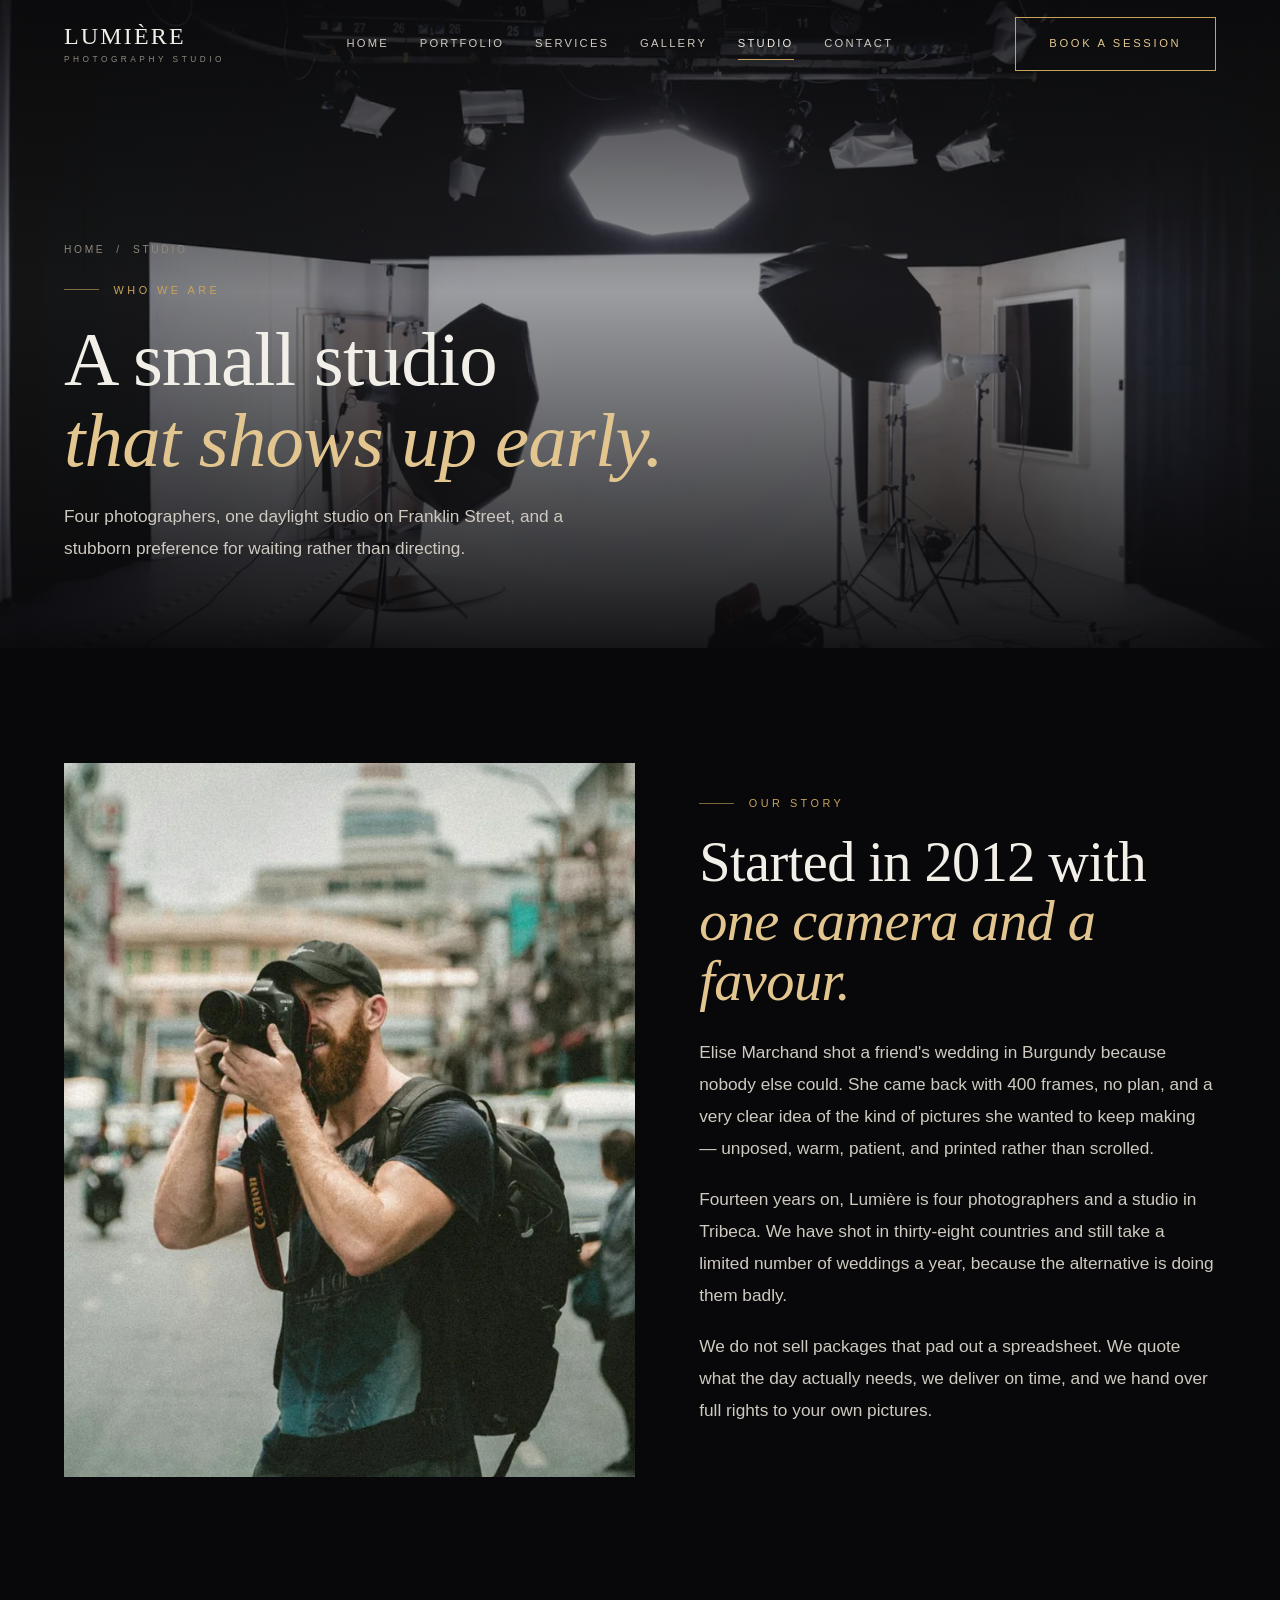
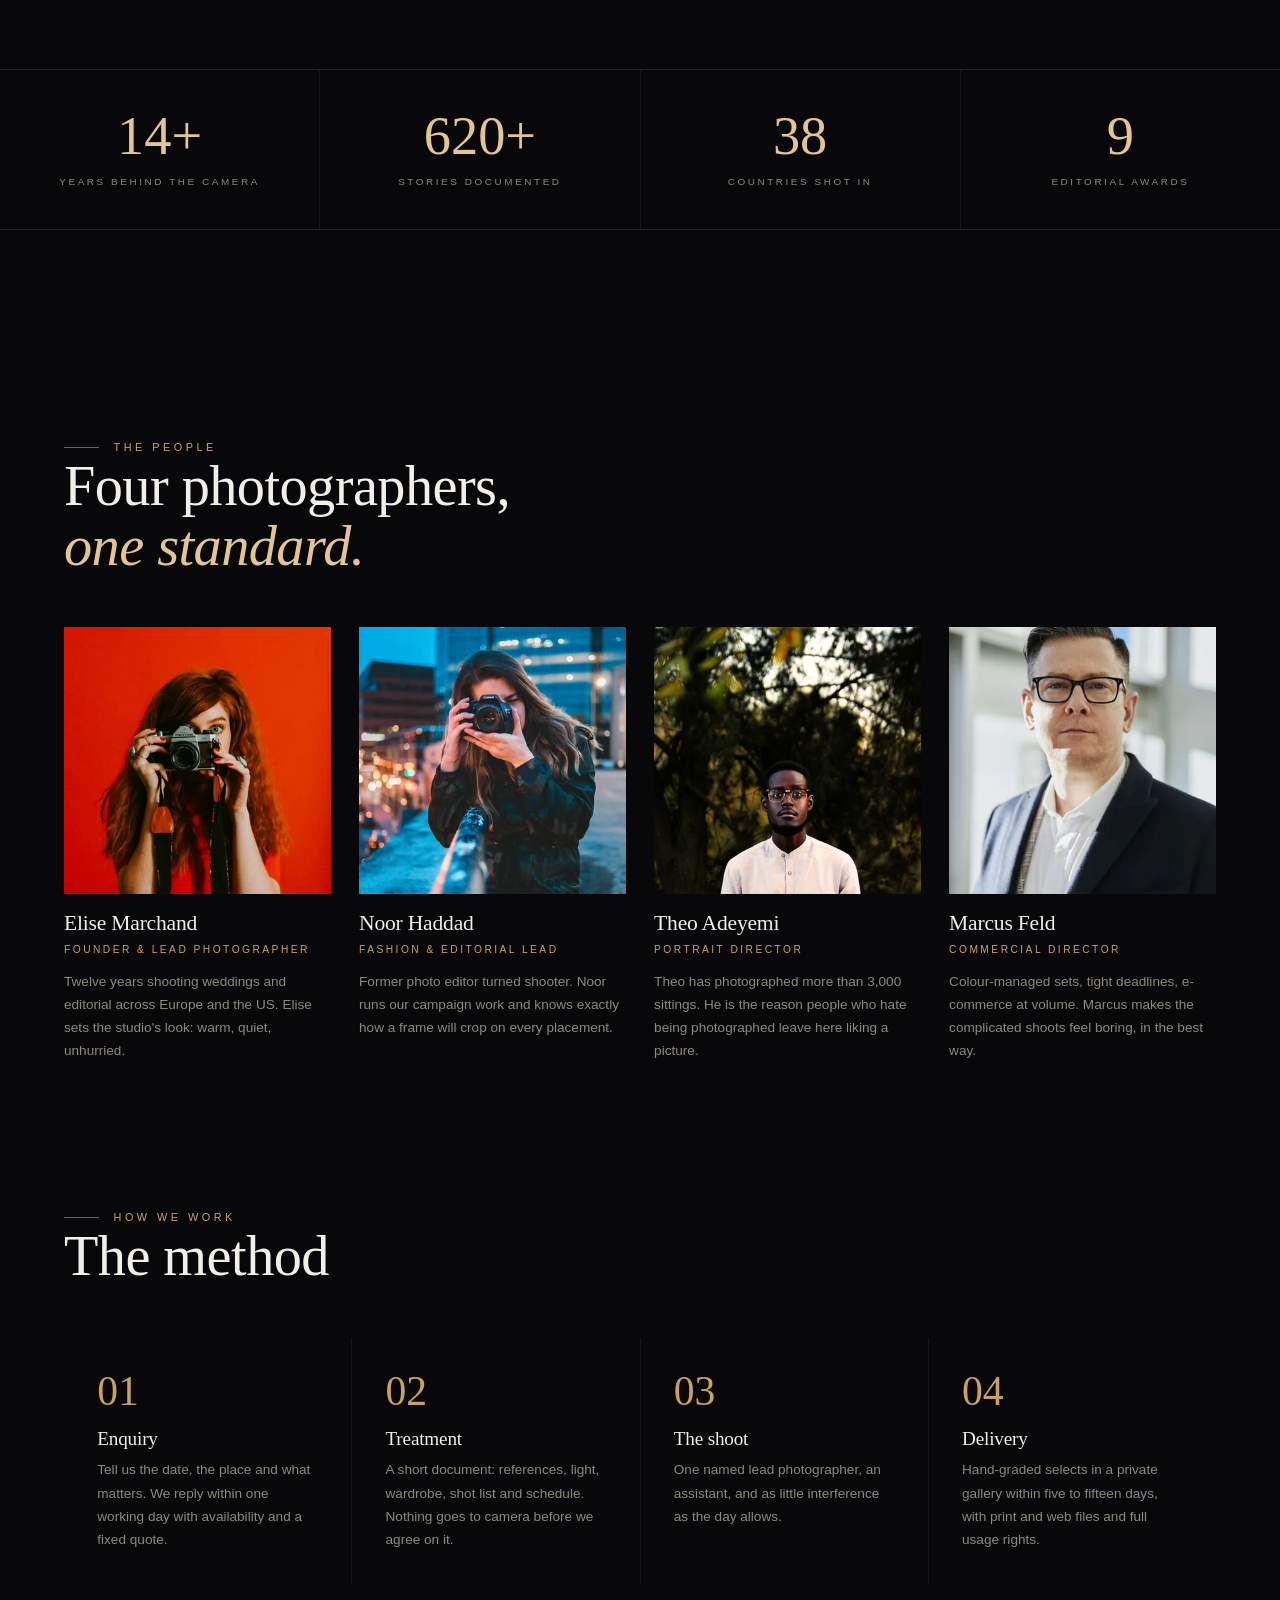
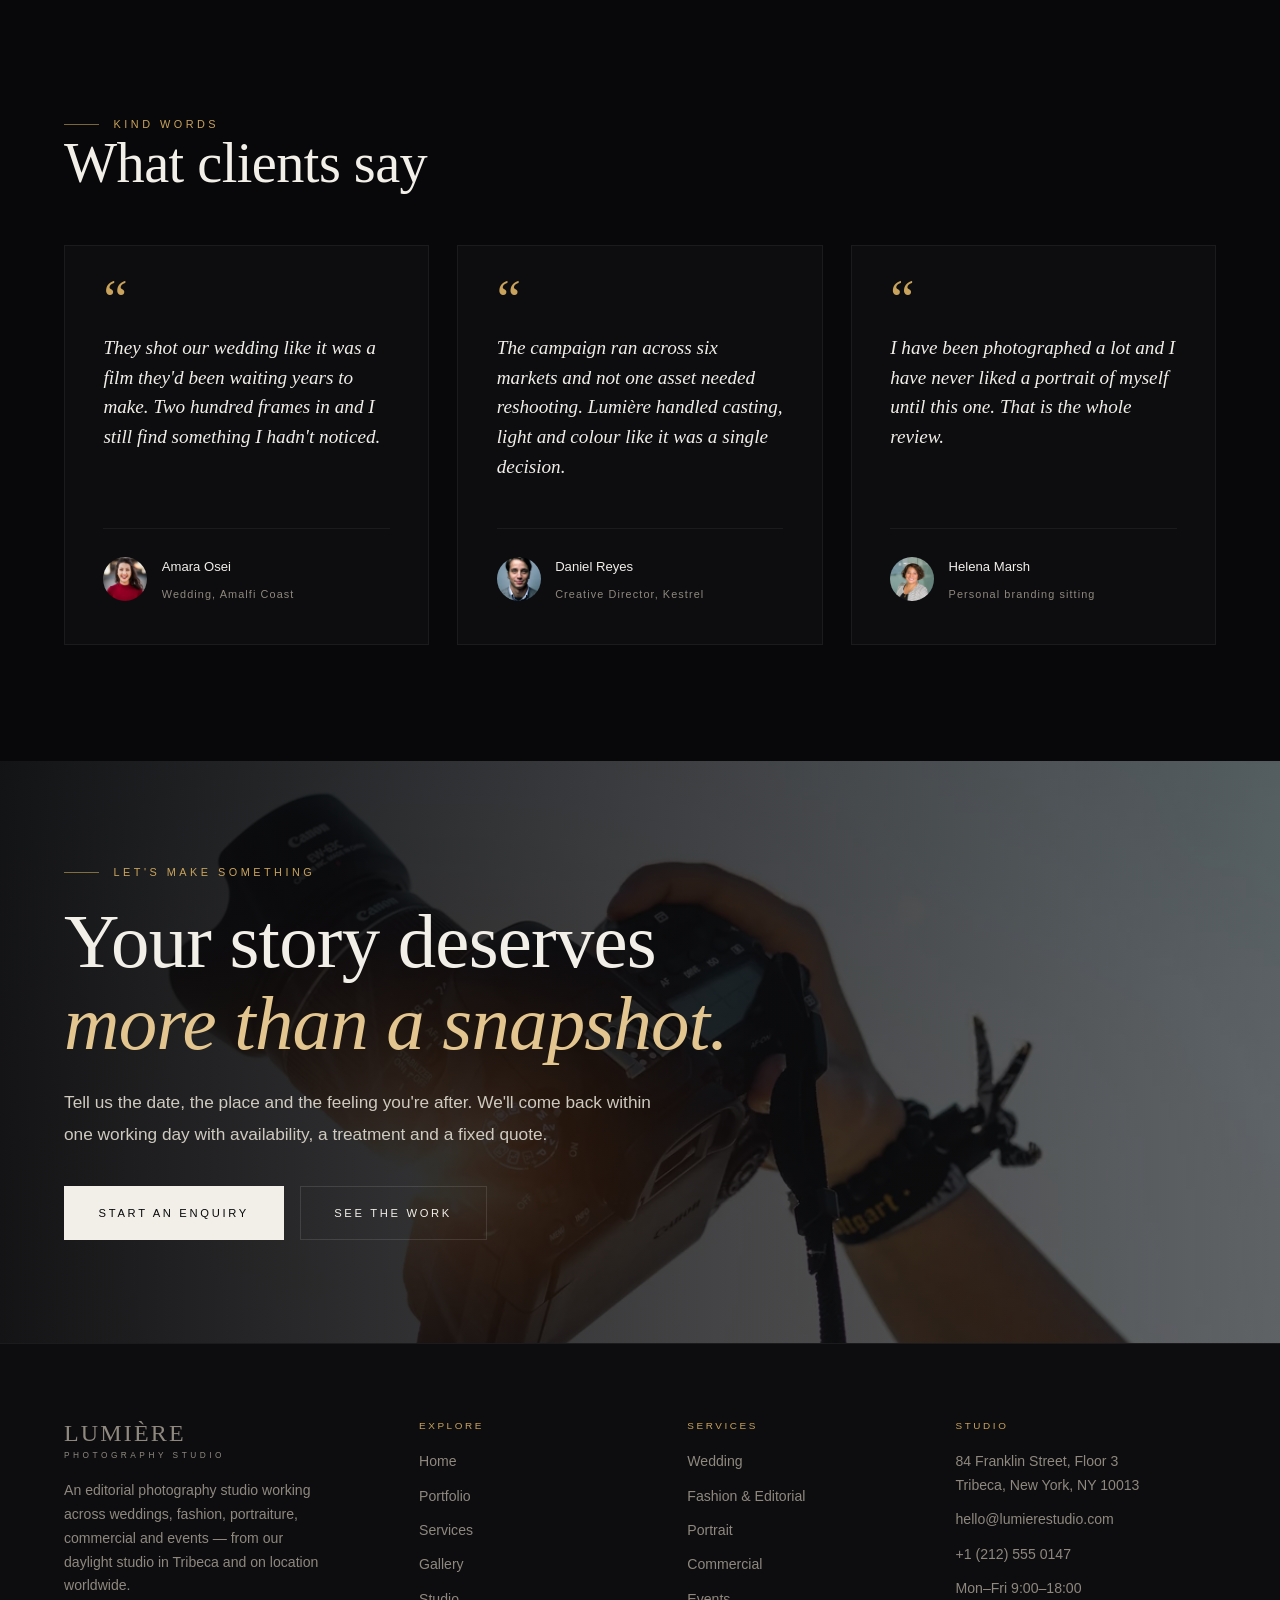
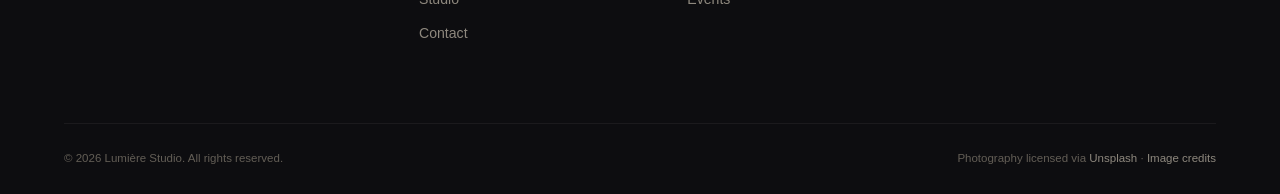
==== about.html @ e7585a03 "Initial commit — lumiere-studio" ====
<!DOCTYPE html>
<html lang="en">
<head>
<meta charset="utf-8">
<meta name="viewport" content="width=device-width, initial-scale=1">
<title>The Studio — Lumière Studio</title>
<meta name="description" content="Meet Lumière Studio: a four-person editorial photography studio in Tribeca, New York, shooting worldwide since 2012.">
<meta name="theme-color" content="#08080a">
<meta property="og:title" content="The Studio — Lumière Studio">
<meta property="og:description" content="Meet Lumière Studio: a four-person editorial photography studio in Tribeca, New York, shooting worldwide since 2012.">
<meta property="og:type" content="website">
<meta property="og:image" content="assets/images/hero/hero-golden-hour-vows-1400.webp">
<link rel="icon" href="assets/favicon.svg" type="image/svg+xml">
<link rel="preload" as="font" type="font/woff2" href="assets/fonts/CormorantGaramond-300-latin.woff2" crossorigin>
<link rel="preload" as="font" type="font/woff2" href="assets/fonts/Inter-300-latin.woff2" crossorigin>
<link rel="stylesheet" href="assets/css/main.css">
</head>
<body data-page="about">
<a class="skip" href="#main">Skip to content</a>
<header class="site-header">
  <div class="wrap site-header__in">
    <a class="brand" href="index.html" aria-label="Lumière Studio — home">
      <span class="brand__name">Lumière</span>
      <span class="brand__sub">Photography Studio</span>
    </a>
    <nav class="nav" aria-label="Primary"><a href="index.html">Home</a><a href="portfolio.html">Portfolio</a><a href="services.html">Services</a><a href="gallery.html">Gallery</a><a href="about.html" aria-current="page">Studio</a><a href="contact.html">Contact</a></nav>
    <a class="btn btn--gold header-cta" href="contact.html">Book a Session</a>
    <button class="burger" aria-label="Menu" aria-expanded="false" aria-controls="mobile-nav"><span></span></button>
  </div>
</header>
<nav class="mobile-nav" id="mobile-nav" aria-label="Mobile">
  <a href="index.html">Home</a><a href="portfolio.html">Portfolio</a><a href="services.html">Services</a><a href="gallery.html">Gallery</a><a href="about.html">Studio</a><a href="contact.html">Contact</a>
  <div class="meta">hello@lumierestudio.com · +1 (212) 555 0147</div>
</nav>
<main id="main">
<section class="page-hero">
  <img src="assets/images/about/about-studio-floor-1200.webp" srcset="assets/images/about/about-studio-floor-520.webp 520w, assets/images/about/about-studio-floor-800.webp 800w, assets/images/about/about-studio-floor-1200.webp 1200w" sizes="100vw" width="1200" height="800" alt="The studio floor with softboxes and lighting stands set up" loading="eager" fetchpriority="high" decoding="sync">
  <div class="page-hero__scrim"></div>
  <div class="wrap page-hero__in">
    <p class="crumbs"><a href="index.html">Home</a> &nbsp;/&nbsp; Studio</p>
    <p class="eyebrow">Who we are</p>
    <h1 class="h1">A small studio<br><span class="italic">that shows up early.</span></h1>
    <p class="lead" style="margin-top:1.2rem">Four photographers, one daylight studio on Franklin Street, and a stubborn preference for waiting rather than directing.</p>
  </div>
</section>

<section class="section">
  <div class="wrap split split--wide">
    <div class="rv"><div class="media zoom ar-4x5" style="background-image:url([data-uri])"><img src="assets/images/about/about-on-location-700.webp" srcset="assets/images/about/about-on-location-480.webp 480w, assets/images/about/about-on-location-700.webp 700w" sizes="(max-width:900px) 100vw, 55vw" width="700" height="875" alt="Photographer shooting handheld on a busy street" loading="lazy" decoding="async"></div></div>
    <div class="rv">
      <p class="eyebrow">Our story</p>
      <h2 class="h2">Started in 2012 with<br><span class="italic">one camera and a favour.</span></h2>
      <p class="lead" style="margin-top:1.6rem">Elise Marchand shot a friend's wedding in Burgundy because nobody else could. She came back with 400 frames, no plan, and a very clear idea of the kind of pictures she wanted to keep making — unposed, warm, patient, and printed rather than scrolled.</p>
      <p class="lead">Fourteen years on, Lumière is four photographers and a studio in Tribeca. We have shot in thirty-eight countries and still take a limited number of weddings a year, because the alternative is doing them badly.</p>
      <p class="lead">We do not sell packages that pad out a spreadsheet. We quote what the day actually needs, we deliver on time, and we hand over full rights to your own pictures.</p>
    </div>
  </div>
</section>

<section class="section--tight"><div class="stats"><div class="stat rv"><div class="stat__n"><span data-count="14" data-suffix="+">0</span></div><div class="stat__l">Years behind the camera</div></div><div class="stat rv"><div class="stat__n"><span data-count="620" data-suffix="+">0</span></div><div class="stat__l">Stories documented</div></div><div class="stat rv"><div class="stat__n"><span data-count="38" data-suffix="">0</span></div><div class="stat__l">Countries shot in</div></div><div class="stat rv"><div class="stat__n"><span data-count="9" data-suffix="">0</span></div><div class="stat__l">Editorial awards</div></div></div></section>

<section class="section">
  <div class="wrap">
    <div class="section-head rv">
      <div><p class="eyebrow">The people</p><h2 class="h2">Four photographers,<br><span class="italic">one standard.</span></h2></div>
    </div>
    <div class="grid g-4"><article class="member rv">
  <div class="media zoom ar-1x1" style="background-image:url([data-uri])"><img src="assets/images/about/team-founder-640.webp" srcset="assets/images/about/team-founder-400.webp 400w, assets/images/about/team-founder-640.webp 640w" sizes="(max-width:560px) 100vw, (max-width:900px) 50vw, 25vw" width="640" height="640" alt="Portrait of the studio founder holding a film camera" loading="lazy" decoding="async"></div>
  <h3 class="member__n">Elise Marchand</h3>
  <div class="member__r">Founder &amp; Lead Photographer</div>
  <p class="member__b">Twelve years shooting weddings and editorial across Europe and the US. Elise sets the studio's look: warm, quiet, unhurried.</p>
</article><article class="member rv">
  <div class="media zoom ar-1x1" style="background-image:url([data-uri])"><img src="assets/images/about/team-lead-photographer-640.webp" srcset="assets/images/about/team-lead-photographer-400.webp 400w, assets/images/about/team-lead-photographer-640.webp 640w" sizes="(max-width:560px) 100vw, (max-width:900px) 50vw, 25vw" width="640" height="640" alt="Photographer framing a shot on a city bridge at dusk" loading="lazy" decoding="async"></div>
  <h3 class="member__n">Noor Haddad</h3>
  <div class="member__r">Fashion &amp; Editorial Lead</div>
  <p class="member__b">Former photo editor turned shooter. Noor runs our campaign work and knows exactly how a frame will crop on every placement.</p>
</article><article class="member rv">
  <div class="media zoom ar-1x1" style="background-image:url([data-uri])"><img src="assets/images/about/team-portrait-director-640.webp" srcset="assets/images/about/team-portrait-director-400.webp 400w, assets/images/about/team-portrait-director-640.webp 640w" sizes="(max-width:560px) 100vw, (max-width:900px) 50vw, 25vw" width="640" height="640" alt="Portrait of the studio&#x27;s portrait director outdoors" loading="lazy" decoding="async"></div>
  <h3 class="member__n">Theo Adeyemi</h3>
  <div class="member__r">Portrait Director</div>
  <p class="member__b">Theo has photographed more than 3,000 sittings. He is the reason people who hate being photographed leave here liking a picture.</p>
</article><article class="member rv">
  <div class="media zoom ar-1x1" style="background-image:url([data-uri])"><img src="assets/images/about/team-commercial-director-640.webp" srcset="assets/images/about/team-commercial-director-400.webp 400w, assets/images/about/team-commercial-director-640.webp 640w" sizes="(max-width:560px) 100vw, (max-width:900px) 50vw, 25vw" width="640" height="640" alt="Portrait of the studio&#x27;s commercial director" loading="lazy" decoding="async"></div>
  <h3 class="member__n">Marcus Feld</h3>
  <div class="member__r">Commercial Director</div>
  <p class="member__b">Colour-managed sets, tight deadlines, e-commerce at volume. Marcus makes the complicated shoots feel boring, in the best way.</p>
</article></div>
  </div>
</section>

<section class="section" style="padding-top:0">
  <div class="wrap">
    <div class="section-head rv">
      <div><p class="eyebrow">How we work</p><h2 class="h2">The method</h2></div>
    </div>
    <div class="steps">
      <div class="step rv"><div class="step__n">01</div><h3>Enquiry</h3><p>Tell us the date, the place and what matters. We reply within one working day with availability and a fixed quote.</p></div><div class="step rv"><div class="step__n">02</div><h3>Treatment</h3><p>A short document: references, light, wardrobe, shot list and schedule. Nothing goes to camera before we agree on it.</p></div><div class="step rv"><div class="step__n">03</div><h3>The shoot</h3><p>One named lead photographer, an assistant, and as little interference as the day allows.</p></div><div class="step rv"><div class="step__n">04</div><h3>Delivery</h3><p>Hand-graded selects in a private gallery within five to fifteen days, with print and web files and full usage rights.</p></div>
    </div>
  </div>
</section>

<section class="section" style="padding-top:0">
  <div class="wrap">
    <div class="section-head rv"><div><p class="eyebrow">Kind words</p><h2 class="h2">What clients say</h2></div></div>
    <div class="grid g-3"><figure class="quote rv" style="margin:0">
  <div class="quote__mark">&ldquo;</div>
  <p>They shot our wedding like it was a film they'd been waiting years to make. Two hundred frames in and I still find something I hadn't noticed.</p>
  <figcaption class="quote__by">
    <img src="assets/images/about/avatar-client-02-200.webp" srcset="assets/images/about/avatar-client-02-200.webp 200w" sizes="88px" width="200" height="200" alt="Portrait of Amara Osei" loading="lazy" decoding="async">
    <span><span class="quote__n">Amara Osei</span><br><span class="quote__r">Wedding, Amalfi Coast</span></span>
  </figcaption>
</figure>
<figure class="quote rv" style="margin:0">
  <div class="quote__mark">&ldquo;</div>
  <p>The campaign ran across six markets and not one asset needed reshooting. Lumière handled casting, light and colour like it was a single decision.</p>
  <figcaption class="quote__by">
    <img src="assets/images/about/avatar-client-01-200.webp" srcset="assets/images/about/avatar-client-01-200.webp 200w" sizes="88px" width="200" height="200" alt="Portrait of Daniel Reyes" loading="lazy" decoding="async">
    <span><span class="quote__n">Daniel Reyes</span><br><span class="quote__r">Creative Director, Kestrel</span></span>
  </figcaption>
</figure>
<figure class="quote rv" style="margin:0">
  <div class="quote__mark">&ldquo;</div>
  <p>I have been photographed a lot and I have never liked a portrait of myself until this one. That is the whole review.</p>
  <figcaption class="quote__by">
    <img src="assets/images/about/avatar-client-03-200.webp" srcset="assets/images/about/avatar-client-03-200.webp 200w" sizes="88px" width="200" height="200" alt="Portrait of Helena Marsh" loading="lazy" decoding="async">
    <span><span class="quote__n">Helena Marsh</span><br><span class="quote__r">Personal branding sitting</span></span>
  </figcaption>
</figure></div>
  </div>
</section>

<section class="cta-band">
  <img src="assets/images/about/about-behind-the-scenes-1200.webp" srcset="assets/images/about/about-behind-the-scenes-520.webp 520w, assets/images/about/about-behind-the-scenes-800.webp 800w, assets/images/about/about-behind-the-scenes-1200.webp 1200w" sizes="100vw" width="1200" height="800" alt="Photographer lifting a camera into backlit sun" loading="lazy" decoding="async">
  <div class="cta-band__scrim"></div>
  <div class="wrap cta-band__in rv">
    <p class="eyebrow">Let's make something</p>
    <h2 class="h1">Your story deserves<br><span class="italic">more than a snapshot.</span></h2>
    <p class="lead" style="margin-top:1.4rem">Tell us the date, the place and the feeling you're after. We'll come back within one working day with availability, a treatment and a fixed quote.</p>
    <div style="display:flex;gap:1rem;flex-wrap:wrap;margin-top:2.2rem">
      <a class="btn btn--solid" href="contact.html">Start an enquiry</a>
      <a class="btn" href="portfolio.html">See the work</a>
    </div>
  </div>
</section>
</main>
<footer class="site-footer">
  <div class="wrap">
    <div class="footer-top">
      <div class="footer-col">
        <a class="brand" href="index.html" style="margin-bottom:1.2rem">
          <span class="brand__name">Lumière</span>
          <span class="brand__sub">Photography Studio</span>
        </a>
        <p class="muted" style="font-size:.88rem;max-width:34ch">An editorial photography studio working across weddings, fashion, portraiture, commercial and events — from our daylight studio in Tribeca and on location worldwide.</p>
      </div>
      <div class="footer-col">
        <h4>Explore</h4>
        <ul><li><a href="index.html">Home</a></li><li><a href="portfolio.html">Portfolio</a></li><li><a href="services.html">Services</a></li><li><a href="gallery.html">Gallery</a></li><li><a href="about.html">Studio</a></li><li><a href="contact.html">Contact</a></li></ul>
      </div>
      <div class="footer-col">
        <h4>Services</h4>
        <ul>
          <li><a href="services.html#wedding">Wedding</a></li>
          <li><a href="services.html#fashion">Fashion &amp; Editorial</a></li>
          <li><a href="services.html#portrait">Portrait</a></li>
          <li><a href="services.html#commercial">Commercial</a></li>
          <li><a href="services.html#event">Events</a></li>
        </ul>
      </div>
      <div class="footer-col">
        <h4>Studio</h4>
        <ul>
          <li>84 Franklin Street, Floor 3<br>Tribeca, New York, NY 10013</li>
          <li><a href="mailto:hello@lumierestudio.com">hello@lumierestudio.com</a></li>
          <li><a href="tel:+12125550147">+1 (212) 555 0147</a></li>
          <li>Mon–Fri 9:00–18:00</li>
        </ul>
      </div>
    </div>
    <div class="footer-bot">
      <span>© <span data-year>2026</span> Lumière Studio. All rights reserved.</span>
      <span>Photography licensed via <a href="https://unsplash.com/license" rel="noopener">Unsplash</a> · <a href="CREDITS.md">Image credits</a></span>
    </div>
  </div>
</footer>
<div class="lb" role="dialog" aria-modal="true" aria-label="Image viewer">
  <button class="lb__close" aria-label="Close viewer">&#10005;</button>
  <button class="lb__btn lb__prev" aria-label="Previous image">&#8592;</button>
  <img src="[data-uri]" alt="">
  <button class="lb__btn lb__next" aria-label="Next image">&#8594;</button>
  <div class="lb__cap"></div>
</div>
<script src="assets/js/main.js" defer></script>
</body>
</html>
---- assets/css/main.css ----
@import url("fonts.css");

/* ============================================================
   Lumière Studio — dark editorial design system
   ============================================================ */
:root{
  --ink:#08080a;
  --ink-1:#0d0d10;
  --ink-2:#131317;
  --ink-3:#1b1b20;
  --ivory:#f2efe9;
  --ivory-dim:#cfcac0;
  --muted:#8e887e;
  --gold:#c9a35c;
  --gold-soft:#e3c68f;
  --line:rgba(242,239,233,.12);
  --line-soft:rgba(242,239,233,.06);

  --serif:"Cormorant Garamond",Georgia,"Times New Roman",serif;
  --sans:"Inter",-apple-system,BlinkMacSystemFont,"Segoe UI",Helvetica,Arial,sans-serif;

  --pad:clamp(1.25rem,5vw,5rem);
  --maxw:1440px;
  --ease:cubic-bezier(.22,.61,.36,1);
}

*,*::before,*::after{box-sizing:border-box}
html{-webkit-text-size-adjust:100%;scroll-behavior:smooth}
@media (prefers-reduced-motion:reduce){html{scroll-behavior:auto}}
body{
  margin:0;background:var(--ink);color:var(--ivory);
  font-family:var(--sans);font-weight:300;font-size:16px;line-height:1.7;
  -webkit-font-smoothing:antialiased;overflow-x:hidden;
}
img{display:block;max-width:100%;height:auto}
a{color:inherit;text-decoration:none}
button{font:inherit;color:inherit;background:none;border:0;cursor:pointer}
::selection{background:var(--gold);color:#1a1408}

h1,h2,h3,h4{font-family:var(--serif);font-weight:300;line-height:1.06;margin:0;letter-spacing:-.01em}
.h-display{font-size:clamp(2.9rem,8.2vw,7.4rem)}
.h1{font-size:clamp(2.4rem,6vw,5rem)}
.h2{font-size:clamp(2rem,4.4vw,3.6rem)}
.h3{font-size:clamp(1.4rem,2.2vw,2rem)}
.italic{font-style:italic;color:var(--gold-soft)}

.eyebrow{
  font-family:var(--sans);font-size:.68rem;font-weight:500;letter-spacing:.32em;
  text-transform:uppercase;color:var(--gold);margin:0 0 1.25rem;display:flex;align-items:center;gap:.9rem;
}
.eyebrow::before{content:"";width:2.2rem;height:1px;background:var(--gold);opacity:.6;flex:none}
.eyebrow.center{justify-content:center}
.lead{font-size:clamp(1rem,1.35vw,1.15rem);color:var(--ivory-dim);max-width:56ch;line-height:1.85}
p{margin:0 0 1.1em}
.muted{color:var(--muted)}

.wrap{width:100%;max-width:var(--maxw);margin-inline:auto;padding-inline:var(--pad)}
.section{padding-block:clamp(4.5rem,9vw,9rem)}
.section--tight{padding-block:clamp(3rem,6vw,6rem)}
.rule{height:1px;background:var(--line-soft);border:0;margin:0}

/* ---------- buttons ---------- */
.btn{
  display:inline-flex;align-items:center;gap:.75rem;padding:1.05rem 2.1rem;
  font-size:.7rem;letter-spacing:.24em;text-transform:uppercase;font-weight:500;
  border:1px solid var(--line);color:var(--ivory);background:transparent;
  transition:background .45s var(--ease),color .45s var(--ease),border-color .45s var(--ease);
}
.btn:hover{background:var(--ivory);color:var(--ink);border-color:var(--ivory)}
.btn--gold{border-color:var(--gold);color:var(--gold-soft)}
.btn--gold:hover{background:var(--gold);color:#1a1408;border-color:var(--gold)}
.btn--solid{background:var(--ivory);color:var(--ink);border-color:var(--ivory)}
.btn--solid:hover{background:var(--gold);border-color:var(--gold);color:#1a1408}
.link-u{
  display:inline-flex;align-items:center;gap:.6rem;font-size:.7rem;letter-spacing:.22em;
  text-transform:uppercase;color:var(--gold-soft);padding-bottom:.35rem;
  border-bottom:1px solid rgba(201,163,92,.35);transition:.4s var(--ease);
}
.link-u:hover{color:var(--ivory);border-color:var(--ivory);gap:1rem}

/* ---------- media primitive ---------- */
.media{
  position:relative;overflow:hidden;background-color:var(--ink-2);
  background-size:cover;background-position:center;
}
.media>img{
  width:100%;height:100%;object-fit:cover;display:block;
  opacity:0;transition:opacity .9s var(--ease),transform 1.3s var(--ease);
}
.media>img.is-loaded{opacity:1}
.media.zoom>img{transform:scale(1.001)}
.media.zoom:hover>img{transform:scale(1.06)}
.ar-16x9{aspect-ratio:16/9}
.ar-3x2{aspect-ratio:3/2}
.ar-4x5{aspect-ratio:4/5}
.ar-1x1{aspect-ratio:1/1}
.ar-21x9{aspect-ratio:21/9}

/* ---------- header ---------- */
.site-header{
  position:fixed;inset:0 0 auto 0;z-index:120;
  transition:background .5s var(--ease),backdrop-filter .5s var(--ease),border-color .5s var(--ease);
  border-bottom:1px solid transparent;
}
.site-header.is-stuck{background:rgba(8,8,10,.86);backdrop-filter:blur(14px);border-bottom-color:var(--line-soft)}
.site-header__in{display:flex;align-items:center;justify-content:space-between;gap:2rem;height:clamp(66px,7vw,88px)}
.brand{display:flex;flex-direction:column;line-height:1;flex:none}
.brand__name{font-family:var(--serif);font-size:1.5rem;letter-spacing:.09em;text-transform:uppercase}
.brand__sub{font-size:.52rem;letter-spacing:.42em;text-transform:uppercase;color:var(--muted);margin-top:.42rem}
.nav{display:flex;align-items:center;gap:clamp(1.2rem,2.4vw,2.4rem)}
.nav a{
  font-size:.7rem;letter-spacing:.2em;text-transform:uppercase;color:var(--ivory-dim);
  position:relative;padding-block:.4rem;transition:color .35s var(--ease);
}
.nav a::after{
  content:"";position:absolute;left:0;bottom:0;width:100%;height:1px;background:var(--gold);
  transform:scaleX(0);transform-origin:right;transition:transform .45s var(--ease);
}
.nav a:hover{color:var(--ivory)}
.nav a:hover::after,.nav a[aria-current="page"]::after{transform:scaleX(1);transform-origin:left}
.nav a[aria-current="page"]{color:var(--ivory)}
.header-cta{display:inline-flex}
.burger{display:none;width:44px;height:44px;align-items:center;justify-content:center;flex:none}
.burger span{display:block;width:22px;height:1px;background:var(--ivory);position:relative;transition:.35s var(--ease)}
.burger span::before,.burger span::after{content:"";position:absolute;left:0;width:22px;height:1px;background:var(--ivory);transition:.35s var(--ease)}
.burger span::before{top:-7px}.burger span::after{top:7px}
body.menu-open .burger span{background:transparent}
body.menu-open .burger span::before{top:0;transform:rotate(45deg)}
body.menu-open .burger span::after{top:0;transform:rotate(-45deg)}

.mobile-nav{
  position:fixed;inset:0;z-index:110;background:rgba(8,8,10,.98);backdrop-filter:blur(8px);
  display:flex;flex-direction:column;justify-content:center;padding:6rem var(--pad) 3rem;
  opacity:0;visibility:hidden;transition:opacity .45s var(--ease),visibility .45s;
}
body.menu-open .mobile-nav{opacity:1;visibility:visible}
.mobile-nav a{font-family:var(--serif);font-size:clamp(2rem,9vw,3rem);padding:.35rem 0;color:var(--ivory)}
.mobile-nav a+a{border-top:1px solid var(--line-soft)}
.mobile-nav .meta{margin-top:2.5rem;font-size:.72rem;letter-spacing:.14em;color:var(--muted);text-transform:uppercase}

@media (max-width:1000px){
  .nav,.header-cta{display:none}
  .burger{display:flex}
}

/* ---------- hero ---------- */
.hero{position:relative;min-height:100svh;display:flex;align-items:flex-end;overflow:hidden;background:var(--ink)}
.hero__bg{position:absolute;inset:0}
.hero__slide{
  position:absolute;inset:0;opacity:0;transition:opacity 1.6s var(--ease);
}
.hero__slide.is-active{opacity:1}
.hero__slide img{width:100%;height:100%;object-fit:cover;animation:kb 14s linear both}
.hero__slide.is-active img{animation:kb 14s linear both}
@keyframes kb{from{transform:scale(1.02)}to{transform:scale(1.11)}}
@media (prefers-reduced-motion:reduce){.hero__slide img{animation:none}}
.hero__scrim{
  position:absolute;inset:0;
  background:
    linear-gradient(180deg,rgba(8,8,10,.72) 0%,rgba(8,8,10,.18) 32%,rgba(8,8,10,.55) 72%,rgba(8,8,10,.96) 100%),
    radial-gradient(120% 80% at 50% 100%,rgba(8,8,10,.7),transparent 60%);
}
.hero__in{position:relative;z-index:2;width:100%;padding-bottom:clamp(3rem,7vw,6rem);padding-top:8rem}
.hero__title{max-width:16ch}
.hero__meta{display:flex;flex-wrap:wrap;gap:1.6rem 2.6rem;align-items:center;margin-top:2.4rem}
.hero__foot{
  display:flex;flex-wrap:wrap;justify-content:space-between;align-items:flex-end;gap:2rem;
  margin-top:clamp(2.5rem,5vw,4rem);padding-top:1.6rem;border-top:1px solid var(--line-soft);
}
.hero__dots{display:flex;gap:.7rem}
.hero__dot{width:34px;height:2px;background:rgba(242,239,233,.22);transition:background .4s var(--ease)}
.hero__dot.is-active{background:var(--gold)}
.scroll-cue{display:flex;align-items:center;gap:.8rem;font-size:.62rem;letter-spacing:.3em;text-transform:uppercase;color:var(--muted)}
.scroll-cue i{display:block;width:1px;height:38px;background:linear-gradient(var(--gold),transparent);animation:cue 2.4s var(--ease) infinite}
@keyframes cue{0%{transform:scaleY(.2);transform-origin:top}50%{transform:scaleY(1);transform-origin:top}51%{transform-origin:bottom}100%{transform:scaleY(.2);transform-origin:bottom}}

/* ---------- page hero (inner pages) ---------- */
.page-hero{position:relative;min-height:clamp(46vh,58vw,72vh);display:flex;align-items:flex-end;overflow:hidden}
.page-hero img{position:absolute;inset:0;width:100%;height:100%;object-fit:cover}
.page-hero__scrim{position:absolute;inset:0;background:linear-gradient(180deg,rgba(8,8,10,.86),rgba(8,8,10,.38) 45%,rgba(8,8,10,.94))}
.page-hero__in{position:relative;z-index:2;width:100%;padding-block:clamp(2.5rem,5vw,4.5rem) clamp(2.5rem,5vw,4.5rem);padding-top:9rem}
.crumbs{font-size:.64rem;letter-spacing:.26em;text-transform:uppercase;color:var(--muted);margin-bottom:1.4rem}
.crumbs a:hover{color:var(--gold-soft)}

/* ---------- generic grids ---------- */
.grid{display:grid;gap:clamp(1rem,2.2vw,2rem)}
.g-2{grid-template-columns:repeat(2,1fr)}
.g-3{grid-template-columns:repeat(3,1fr)}
.g-4{grid-template-columns:repeat(4,1fr)}
.split{display:grid;grid-template-columns:1fr 1fr;gap:clamp(2rem,5vw,5rem);align-items:center}
.split--wide{grid-template-columns:1.05fr .95fr}
@media (max-width:900px){.g-3,.g-4{grid-template-columns:repeat(2,1fr)}.split,.split--wide{grid-template-columns:1fr}}
@media (max-width:560px){.g-2,.g-3,.g-4{grid-template-columns:1fr}}

.section-head{display:flex;justify-content:space-between;align-items:flex-end;gap:2rem;flex-wrap:wrap;margin-bottom:clamp(2.2rem,4vw,3.6rem)}
.section-head p{margin:1rem 0 0}

/* ---------- work cards ---------- */
.work{position:relative;display:block;overflow:hidden}
.work .media{aspect-ratio:4/5}
.work__scrim{position:absolute;inset:0;background:linear-gradient(180deg,transparent 40%,rgba(8,8,10,.86));opacity:.9;transition:opacity .5s var(--ease)}
.work:hover .work__scrim{opacity:1}
.work__cap{position:absolute;left:0;right:0;bottom:0;padding:clamp(1.1rem,2vw,1.8rem);z-index:2}
.work__cat{font-size:.6rem;letter-spacing:.3em;text-transform:uppercase;color:var(--gold);margin-bottom:.5rem}
.work__title{font-family:var(--serif);font-size:clamp(1.15rem,1.7vw,1.6rem);line-height:1.15}
.work__meta{font-size:.7rem;color:var(--muted);margin-top:.35rem;letter-spacing:.06em}
.work--tall .media{aspect-ratio:3/4}
.work--wide .media{aspect-ratio:3/2}

/* ---------- category strip ---------- */
.cat-card{position:relative;overflow:hidden;display:block}
.cat-card .media{aspect-ratio:4/5}
.cat-card__scrim{position:absolute;inset:0;background:linear-gradient(180deg,rgba(8,8,10,.15),rgba(8,8,10,.9));transition:.5s var(--ease)}
.cat-card:hover .cat-card__scrim{background:linear-gradient(180deg,rgba(8,8,10,.3),rgba(8,8,10,.95))}
.cat-card__in{position:absolute;inset:auto 0 0 0;padding:clamp(1.2rem,2vw,2rem);z-index:2}
.cat-card__n{font-size:.62rem;letter-spacing:.3em;color:var(--gold);margin-bottom:.6rem}
.cat-card__t{font-family:var(--serif);font-size:clamp(1.3rem,2vw,1.9rem)}
.cat-card__d{font-size:.82rem;color:var(--ivory-dim);margin-top:.5rem;max-height:0;overflow:hidden;opacity:0;transition:.55s var(--ease)}
.cat-card:hover .cat-card__d{max-height:6rem;opacity:1;margin-top:.7rem}

.cat-grid{display:grid;grid-template-columns:repeat(6,1fr);gap:clamp(1rem,2.2vw,2rem)}
.cat-grid>*:nth-child(-n+3){grid-column:span 2}
.cat-grid>*:nth-child(n+4){grid-column:span 3}
.cat-grid>*:nth-child(n+4) .media{aspect-ratio:3/2}
@media (max-width:900px){
  .cat-grid{grid-template-columns:repeat(2,1fr)}
  .cat-grid>*:nth-child(-n+3),.cat-grid>*:nth-child(n+4){grid-column:span 1}
  .cat-grid>*:nth-child(n+4) .media{aspect-ratio:4/5}
}
@media (max-width:560px){.cat-grid{grid-template-columns:1fr}}

/* ---------- service rows ---------- */
.svc{display:grid;grid-template-columns:1fr 1fr;gap:clamp(1.6rem,4vw,4.5rem);align-items:center;padding-block:clamp(2.4rem,5vw,4.5rem);border-top:1px solid var(--line-soft)}
.svc:last-child{border-bottom:1px solid var(--line-soft)}
.svc--flip .svc__media{order:2}
.svc__media .media{aspect-ratio:3/2}
.svc__n{font-family:var(--serif);font-size:clamp(2.2rem,4vw,3.4rem);color:rgba(242,239,233,.14);line-height:1}
.svc__list{list-style:none;padding:0;margin:1.4rem 0 1.8rem;display:grid;gap:.55rem}
.svc__list li{font-size:.88rem;color:var(--ivory-dim);padding-left:1.5rem;position:relative}
.svc__list li::before{content:"";position:absolute;left:0;top:.68em;width:.6rem;height:1px;background:var(--gold)}
.svc__price{font-size:.72rem;letter-spacing:.2em;text-transform:uppercase;color:var(--muted);margin-bottom:1.6rem}
.svc__price b{color:var(--gold-soft);font-weight:500}
@media (max-width:900px){.svc{grid-template-columns:1fr}.svc--flip .svc__media{order:0}}

/* ---------- stats ---------- */
.stats{display:grid;grid-template-columns:repeat(4,1fr);gap:1px;background:var(--line-soft);border-block:1px solid var(--line-soft)}
.stat{background:var(--ink);padding:clamp(1.6rem,3vw,2.6rem) clamp(1rem,2vw,1.6rem);text-align:center}
.stat__n{font-family:var(--serif);font-size:clamp(2.2rem,4.4vw,3.4rem);color:var(--gold-soft);line-height:1}
.stat__l{font-size:.62rem;letter-spacing:.26em;text-transform:uppercase;color:var(--muted);margin-top:.7rem}
@media (max-width:700px){.stats{grid-template-columns:repeat(2,1fr)}}

/* ---------- masonry gallery ---------- */
.masonry{column-count:4;column-gap:clamp(.7rem,1.4vw,1.15rem)}
.masonry .m-item{break-inside:avoid;margin-bottom:clamp(.7rem,1.4vw,1.15rem);position:relative;display:block;overflow:hidden;width:100%}
@media (max-width:1200px){.masonry{column-count:3}}
@media (max-width:800px){.masonry{column-count:2}}
@media (max-width:460px){.masonry{column-count:1}}
.m-item__badge{
  position:absolute;left:0;bottom:0;right:0;padding:1.1rem;z-index:2;
  background:linear-gradient(transparent,rgba(8,8,10,.9));
  font-size:.62rem;letter-spacing:.24em;text-transform:uppercase;color:var(--ivory-dim);
  opacity:0;transform:translateY(8px);transition:.45s var(--ease);
}
.m-item:hover .m-item__badge{opacity:1;transform:none}
.filters{display:flex;flex-wrap:wrap;gap:.5rem;margin-bottom:clamp(1.8rem,3vw,2.6rem)}
.filters button{
  padding:.62rem 1.25rem;border:1px solid var(--line);font-size:.64rem;letter-spacing:.22em;
  text-transform:uppercase;color:var(--ivory-dim);transition:.4s var(--ease);
}
.filters button:hover{border-color:var(--ivory-dim);color:var(--ivory)}
.filters button.is-active{background:var(--gold);border-color:var(--gold);color:#1a1408}

/* ---------- lightbox ---------- */
.lb{position:fixed;inset:0;z-index:200;background:rgba(5,5,6,.97);display:none;align-items:center;justify-content:center;padding:clamp(1rem,4vw,3.5rem)}
.lb.is-open{display:flex}
.lb img{max-width:min(100%,1400px);max-height:82vh;object-fit:contain;width:auto;height:auto}
.lb__cap{position:absolute;left:0;right:0;bottom:clamp(1rem,3vw,2rem);text-align:center;font-size:.72rem;letter-spacing:.18em;text-transform:uppercase;color:var(--muted);padding-inline:2rem}
.lb__btn{position:absolute;top:50%;transform:translateY(-50%);width:56px;height:56px;border:1px solid var(--line);display:grid;place-items:center;color:var(--ivory);transition:.35s var(--ease)}
.lb__btn:hover{background:var(--ivory);color:var(--ink)}
.lb__prev{left:clamp(.6rem,2vw,2rem)}.lb__next{right:clamp(.6rem,2vw,2rem)}
.lb__close{position:absolute;top:clamp(.8rem,2vw,1.8rem);right:clamp(.8rem,2vw,1.8rem);width:48px;height:48px;border:1px solid var(--line);display:grid;place-items:center;transition:.35s var(--ease)}
.lb__close:hover{background:var(--ivory);color:var(--ink)}

/* ---------- testimonials ---------- */
.quote{border:1px solid var(--line-soft);padding:clamp(1.6rem,3vw,2.6rem);background:var(--ink-1);display:flex;flex-direction:column;height:100%}
.quote__mark{font-family:var(--serif);font-size:3.4rem;color:var(--gold);line-height:.6;margin-bottom:1rem}
.quote p{font-family:var(--serif);font-size:clamp(1.05rem,1.5vw,1.3rem);line-height:1.55;color:var(--ivory);font-style:italic;flex:1}
.quote__by{display:flex;align-items:center;gap:.9rem;margin-top:1.6rem;padding-top:1.4rem;border-top:1px solid var(--line-soft)}
.quote__by img{width:44px;height:44px;border-radius:50%;object-fit:cover;flex:none}
.quote__n{font-size:.82rem;color:var(--ivory)}
.quote__r{font-size:.68rem;color:var(--muted);letter-spacing:.1em}

/* ---------- team ---------- */
.member .media{aspect-ratio:1/1;margin-bottom:1.1rem}
.member__n{font-family:var(--serif);font-size:1.35rem}
.member__r{font-size:.64rem;letter-spacing:.24em;text-transform:uppercase;color:var(--gold);margin-top:.4rem}
.member__b{font-size:.85rem;color:var(--muted);margin-top:.7rem}

/* ---------- process ---------- */
.steps{display:grid;grid-template-columns:repeat(4,1fr);gap:1px;background:var(--line-soft)}
.step{background:var(--ink);padding:clamp(1.6rem,2.6vw,2.4rem)}
.step__n{font-family:var(--serif);font-size:2.6rem;color:var(--gold);line-height:1;margin-bottom:1rem}
.step h3{font-size:1.2rem;margin-bottom:.6rem}
.step p{font-size:.85rem;color:var(--muted);margin:0}
@media (max-width:900px){.steps{grid-template-columns:repeat(2,1fr)}}
@media (max-width:520px){.steps{grid-template-columns:1fr}}

/* ---------- forms ---------- */
.form{display:grid;gap:1.35rem}
.field{display:grid;gap:.55rem}
.field label{font-size:.63rem;letter-spacing:.24em;text-transform:uppercase;color:var(--muted)}
.field input,.field select,.field textarea{
  width:100%;background:transparent;border:0;border-bottom:1px solid var(--line);
  color:var(--ivory);font-family:var(--sans);font-size:.95rem;font-weight:300;padding:.85rem 0;
  transition:border-color .4s var(--ease);border-radius:0;
}
.field select{background:var(--ink-1);border:1px solid var(--line);padding:.85rem 1rem}
.field textarea{resize:vertical;min-height:130px}
.field input:focus,.field select:focus,.field textarea:focus{outline:0;border-color:var(--gold)}
.field input::placeholder,.field textarea::placeholder{color:#5d584f}
.form-row{display:grid;grid-template-columns:1fr 1fr;gap:1.35rem}
@media (max-width:640px){.form-row{grid-template-columns:1fr}}
.form-note{font-size:.78rem;color:var(--muted)}
.form-ok{border:1px solid var(--gold);background:rgba(201,163,92,.09);padding:1rem 1.2rem;font-size:.85rem;color:var(--gold-soft);display:none}
.form-ok.is-on{display:block}

/* ---------- contact info ---------- */
.info-item{padding-block:1.35rem;border-bottom:1px solid var(--line-soft)}
.info-item:first-child{border-top:1px solid var(--line-soft)}
.info-item h4{font-size:.63rem;letter-spacing:.26em;text-transform:uppercase;color:var(--gold);font-family:var(--sans);font-weight:500;margin-bottom:.5rem}
.info-item p{margin:0;color:var(--ivory-dim);font-size:.95rem}

/* ---------- CTA band ---------- */
.cta-band{position:relative;overflow:hidden}
.cta-band img{position:absolute;inset:0;width:100%;height:100%;object-fit:cover}
.cta-band__scrim{position:absolute;inset:0;background:linear-gradient(90deg,rgba(8,8,10,.95),rgba(8,8,10,.6))}
.cta-band__in{position:relative;z-index:2;padding-block:clamp(4rem,8vw,7rem)}
.cta-band__in>*{max-width:62ch}

/* ---------- footer ---------- */
.site-footer{border-top:1px solid var(--line-soft);background:var(--ink-1)}
.footer-top{display:grid;grid-template-columns:1.4fr 1fr 1fr 1.2fr;gap:clamp(1.8rem,4vw,3.5rem);padding-block:clamp(3rem,6vw,5rem)}
@media (max-width:900px){.footer-top{grid-template-columns:1fr 1fr}}
@media (max-width:560px){.footer-top{grid-template-columns:1fr}}
.footer-col h4{font-family:var(--sans);font-size:.62rem;letter-spacing:.26em;text-transform:uppercase;color:var(--gold);font-weight:500;margin-bottom:1.2rem}
.footer-col ul{list-style:none;margin:0;padding:0;display:grid;gap:.65rem}
.footer-col a,.footer-col li{font-size:.88rem;color:var(--muted);transition:color .35s var(--ease)}
.footer-col a:hover{color:var(--ivory)}
.footer-bot{display:flex;justify-content:space-between;gap:1.5rem;flex-wrap:wrap;padding-block:1.6rem;border-top:1px solid var(--line-soft);font-size:.72rem;color:#635e56}
.footer-bot a{color:#8e887e}
.footer-bot a:hover{color:var(--gold-soft)}

/* ---------- reveal ---------- */
.rv{opacity:0;transform:translateY(26px);transition:opacity 1s var(--ease),transform 1s var(--ease)}
.rv.is-in{opacity:1;transform:none}
@media (prefers-reduced-motion:reduce){.rv{opacity:1;transform:none;transition:none}}

/* ---------- misc ---------- */
.marquee{overflow:hidden;border-block:1px solid var(--line-soft);padding-block:1.15rem}
.marquee__t{display:flex;gap:3.5rem;white-space:nowrap;animation:mq 34s linear infinite;font-family:var(--serif);font-size:clamp(1.2rem,2vw,1.7rem);color:rgba(242,239,233,.4)}
.marquee__t span{display:flex;align-items:center;gap:3.5rem}
.marquee__t i{color:var(--gold);font-style:normal}
@keyframes mq{to{transform:translateX(-50%)}}
@media (prefers-reduced-motion:reduce){.marquee__t{animation:none}}
.skip{position:absolute;left:-9999px}
.skip:focus{left:1rem;top:1rem;z-index:300;background:var(--gold);color:#1a1408;padding:.7rem 1.1rem}
:focus-visible{outline:2px solid var(--gold);outline-offset:3px}
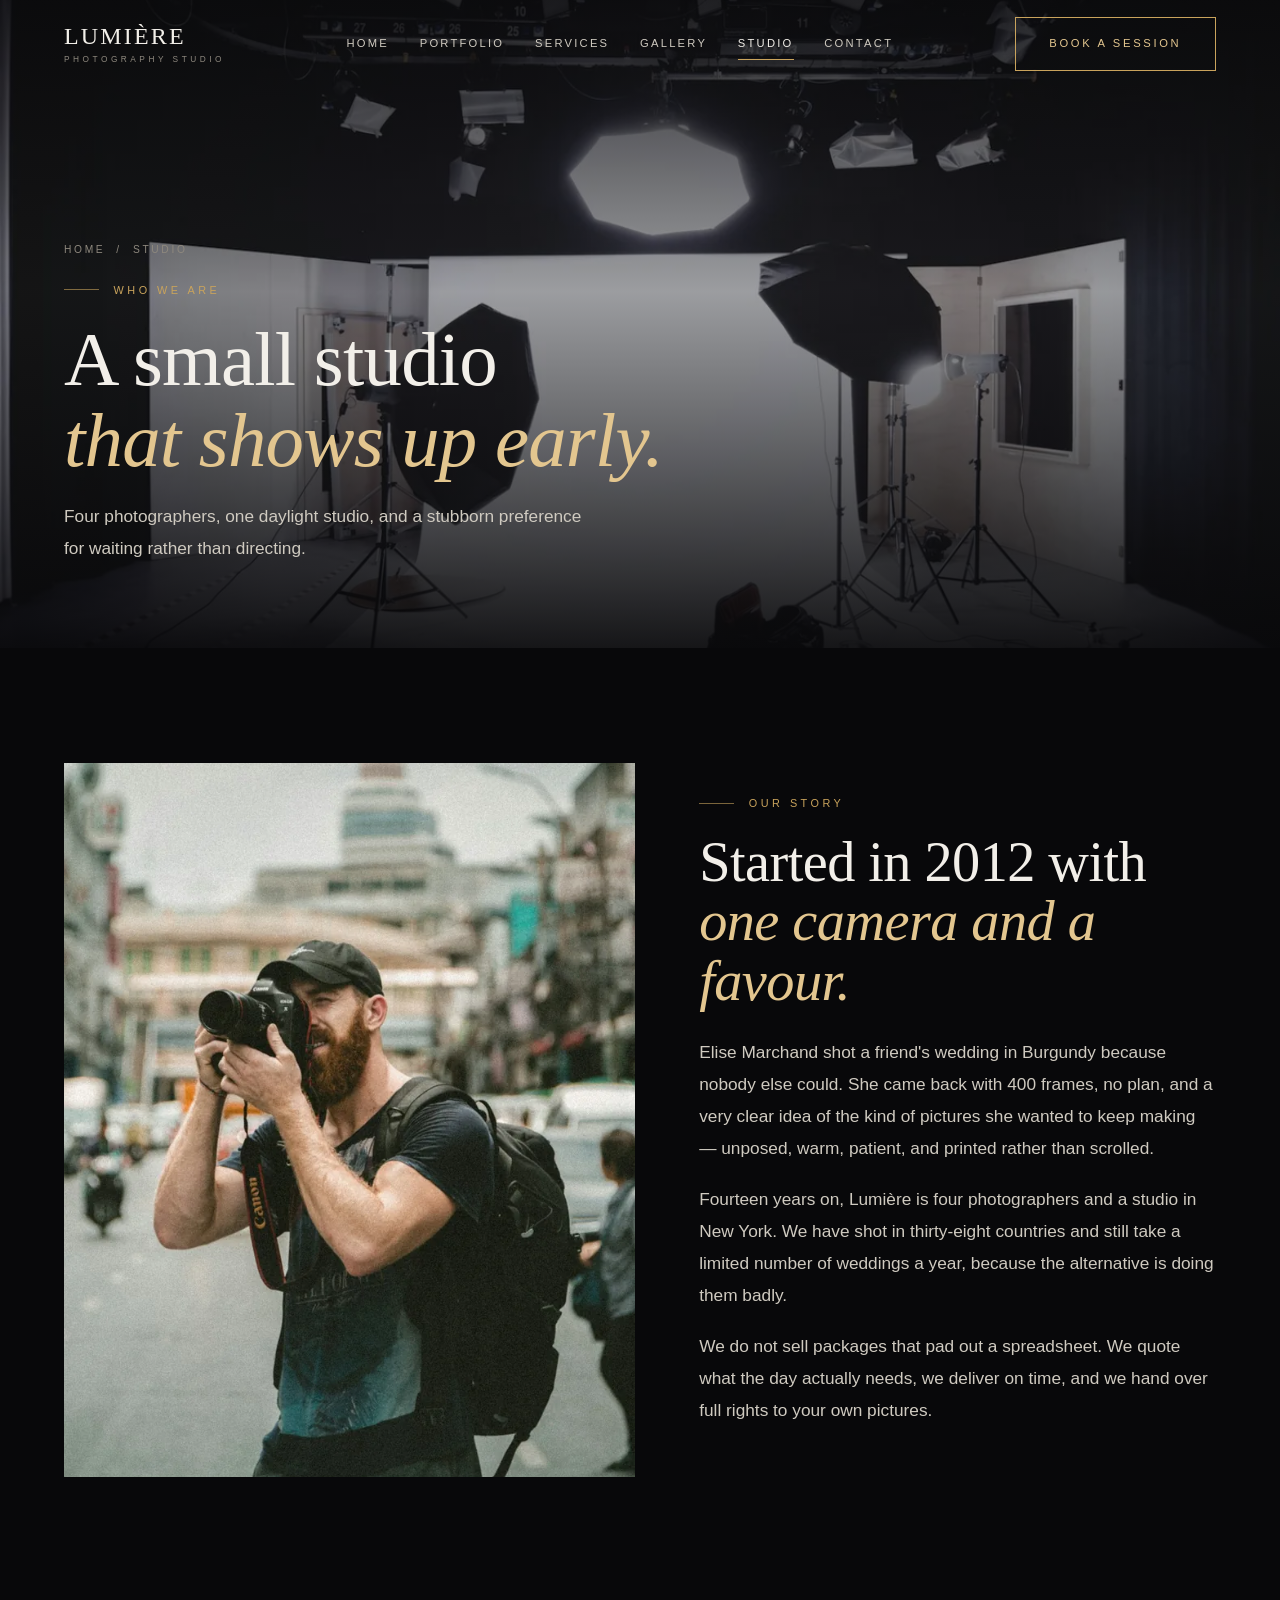
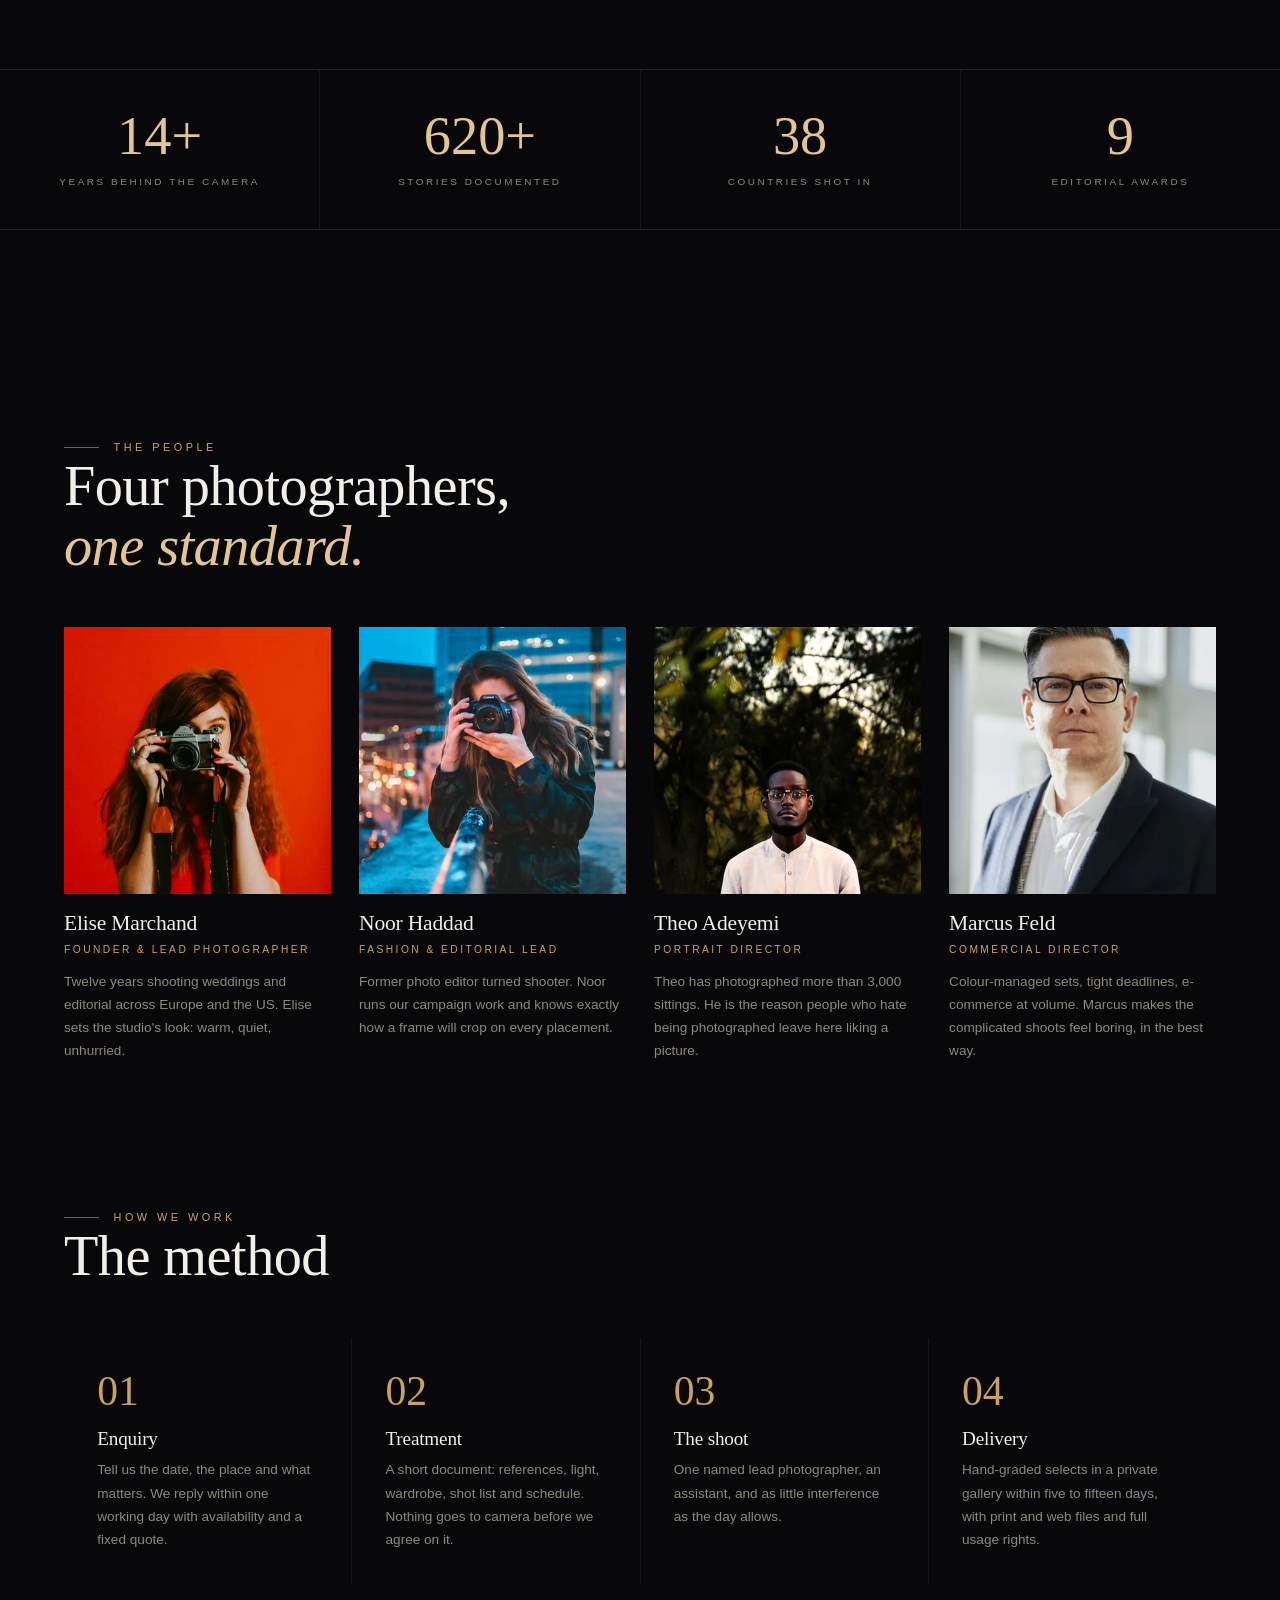
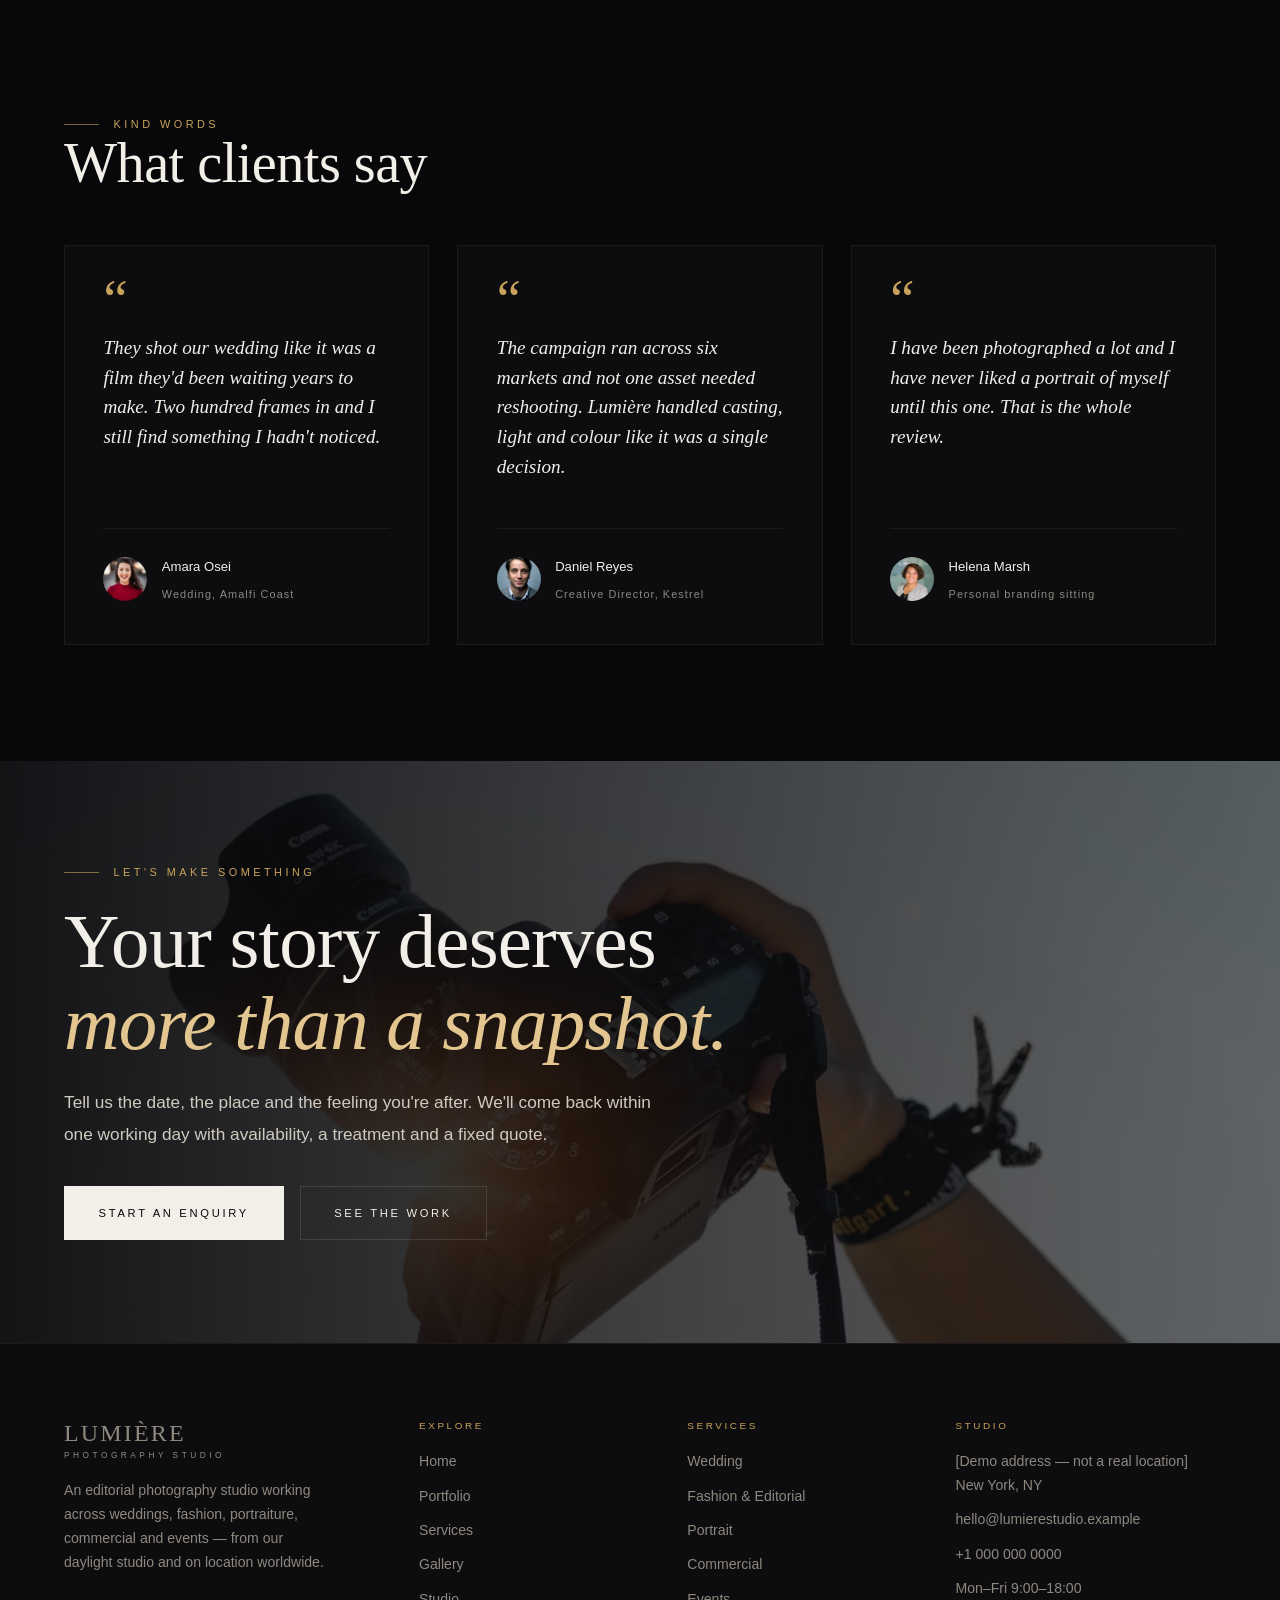
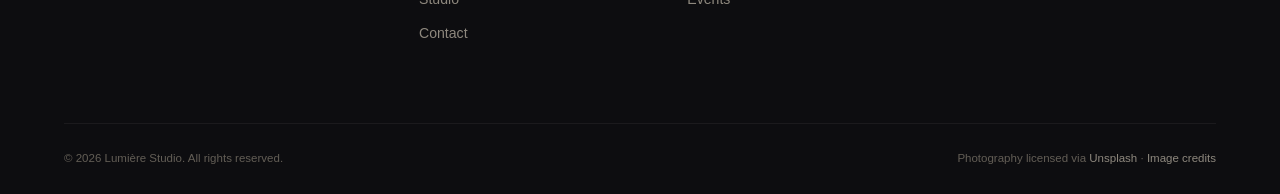
==== commit 57716b36: "privacy: replace contact details with demo values and remove map embeds" ====
--- a/about.html
+++ b/about.html
@@ -4,10 +4,10 @@
 <meta charset="utf-8">
 <meta name="viewport" content="width=device-width, initial-scale=1">
 <title>The Studio — Lumière Studio</title>
-<meta name="description" content="Meet Lumière Studio: a four-person editorial photography studio in Tribeca, New York, shooting worldwide since 2012.">
+<meta name="description" content="Meet Lumière Studio: a four-person editorial photography studio in New York, shooting worldwide since 2012.">
 <meta name="theme-color" content="#08080a">
 <meta property="og:title" content="The Studio — Lumière Studio">
-<meta property="og:description" content="Meet Lumière Studio: a four-person editorial photography studio in Tribeca, New York, shooting worldwide since 2012.">
+<meta property="og:description" content="Meet Lumière Studio: a four-person editorial photography studio in New York, shooting worldwide since 2012.">
 <meta property="og:type" content="website">
 <meta property="og:image" content="assets/images/hero/hero-golden-hour-vows-1400.webp">
 <link rel="icon" href="assets/favicon.svg" type="image/svg+xml">
@@ -30,7 +30,7 @@
 </header>
 <nav class="mobile-nav" id="mobile-nav" aria-label="Mobile">
   <a href="index.html">Home</a><a href="portfolio.html">Portfolio</a><a href="services.html">Services</a><a href="gallery.html">Gallery</a><a href="about.html">Studio</a><a href="contact.html">Contact</a>
-  <div class="meta">hello@lumierestudio.com · +1 (212) 555 0147</div>
+  <div class="meta">hello@lumierestudio.example · +1 000 000 0000</div>
 </nav>
 <main id="main">
 <section class="page-hero">
@@ -40,7 +40,7 @@
     <p class="crumbs"><a href="index.html">Home</a> &nbsp;/&nbsp; Studio</p>
     <p class="eyebrow">Who we are</p>
     <h1 class="h1">A small studio<br><span class="italic">that shows up early.</span></h1>
-    <p class="lead" style="margin-top:1.2rem">Four photographers, one daylight studio on Franklin Street, and a stubborn preference for waiting rather than directing.</p>
+    <p class="lead" style="margin-top:1.2rem">Four photographers, one daylight studio, and a stubborn preference for waiting rather than directing.</p>
   </div>
 </section>
 
@@ -51,7 +51,7 @@
       <p class="eyebrow">Our story</p>
       <h2 class="h2">Started in 2012 with<br><span class="italic">one camera and a favour.</span></h2>
       <p class="lead" style="margin-top:1.6rem">Elise Marchand shot a friend's wedding in Burgundy because nobody else could. She came back with 400 frames, no plan, and a very clear idea of the kind of pictures she wanted to keep making — unposed, warm, patient, and printed rather than scrolled.</p>
-      <p class="lead">Fourteen years on, Lumière is four photographers and a studio in Tribeca. We have shot in thirty-eight countries and still take a limited number of weddings a year, because the alternative is doing them badly.</p>
+      <p class="lead">Fourteen years on, Lumière is four photographers and a studio in New York. We have shot in thirty-eight countries and still take a limited number of weddings a year, because the alternative is doing them badly.</p>
       <p class="lead">We do not sell packages that pad out a spreadsheet. We quote what the day actually needs, we deliver on time, and we hand over full rights to your own pictures.</p>
     </div>
   </div>
@@ -151,7 +151,7 @@
           <span class="brand__name">Lumière</span>
           <span class="brand__sub">Photography Studio</span>
         </a>
-        <p class="muted" style="font-size:.88rem;max-width:34ch">An editorial photography studio working across weddings, fashion, portraiture, commercial and events — from our daylight studio in Tribeca and on location worldwide.</p>
+        <p class="muted" style="font-size:.88rem;max-width:34ch">An editorial photography studio working across weddings, fashion, portraiture, commercial and events — from our daylight studio and on location worldwide.</p>
       </div>
       <div class="footer-col">
         <h4>Explore</h4>
@@ -170,9 +170,9 @@
       <div class="footer-col">
         <h4>Studio</h4>
         <ul>
-          <li>84 Franklin Street, Floor 3<br>Tribeca, New York, NY 10013</li>
-          <li><a href="mailto:hello@lumierestudio.com">hello@lumierestudio.com</a></li>
-          <li><a href="tel:+12125550147">+1 (212) 555 0147</a></li>
+          <li>[Demo address — not a real location]<br>New York, NY</li>
+          <li><a href="mailto:hello@lumierestudio.example">hello@lumierestudio.example</a></li>
+          <li><a href="tel:+10000000000">+1 000 000 0000</a></li>
           <li>Mon–Fri 9:00–18:00</li>
         </ul>
       </div>
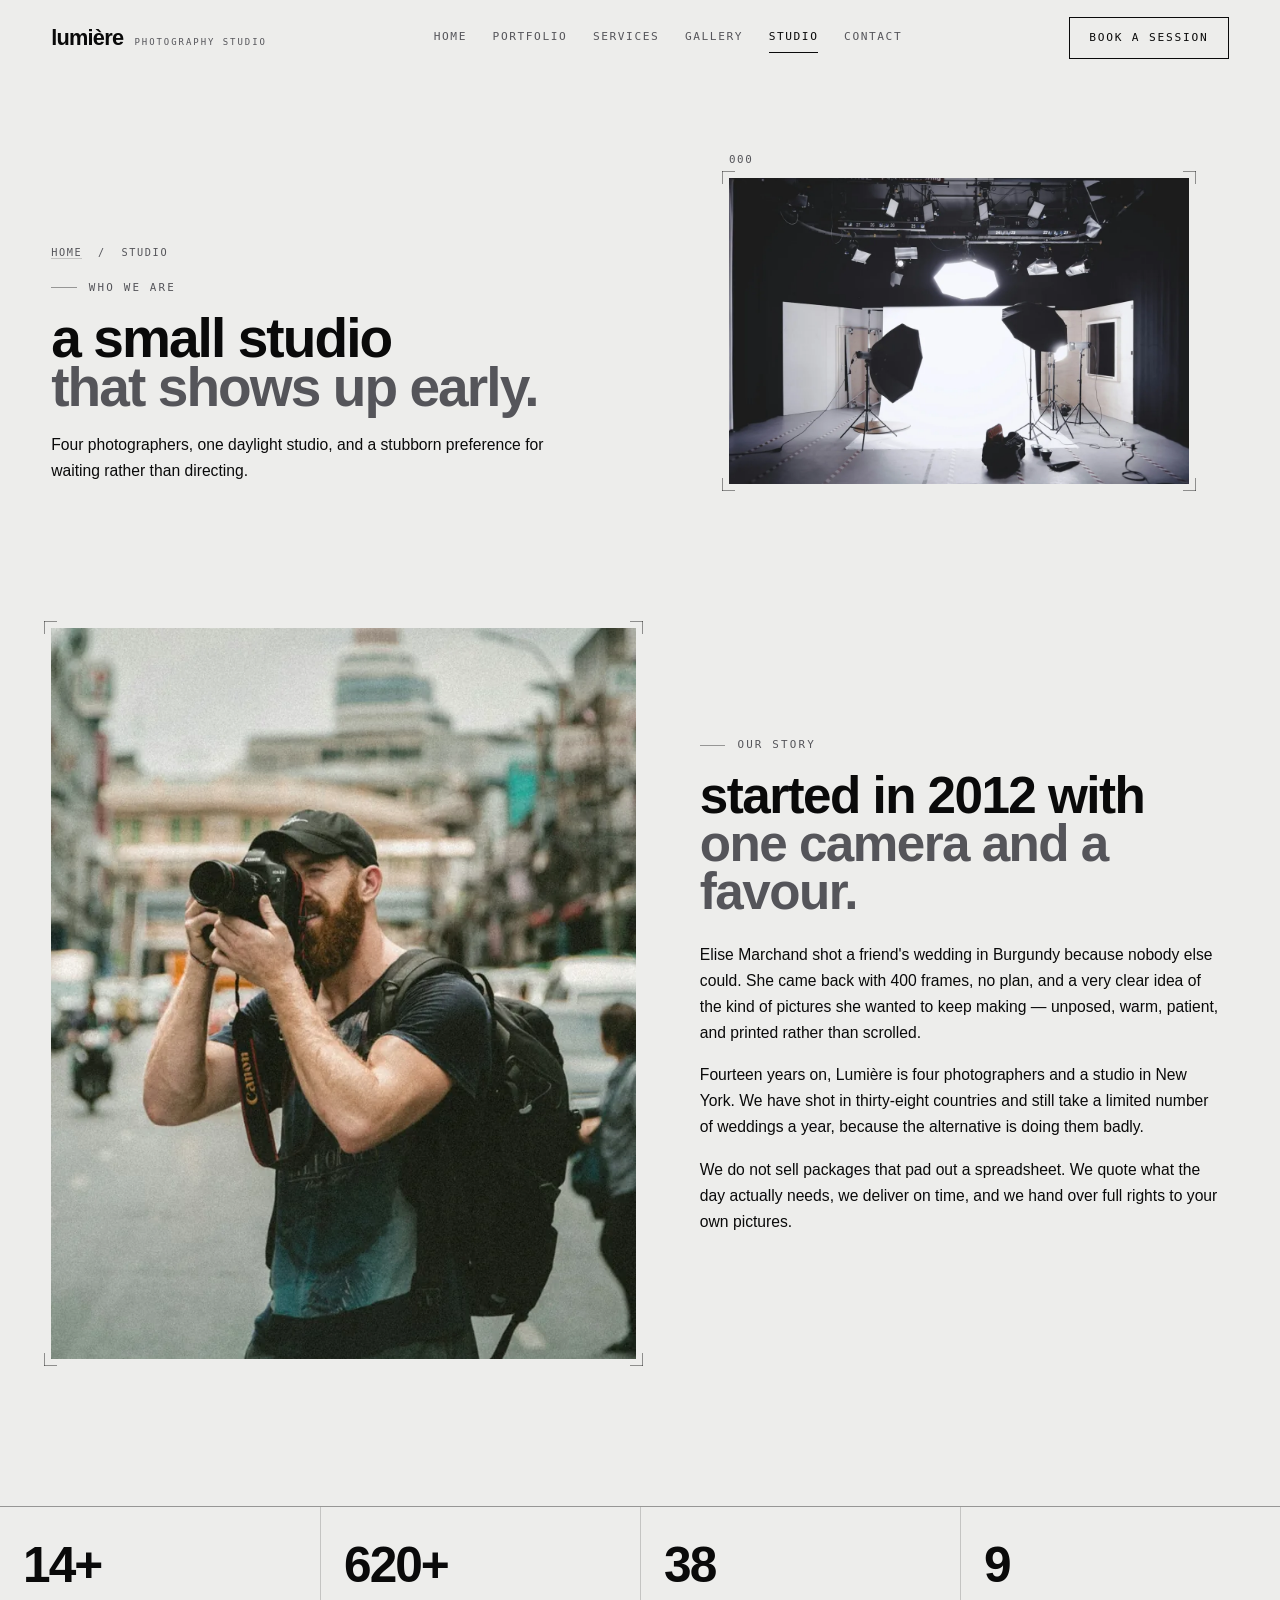
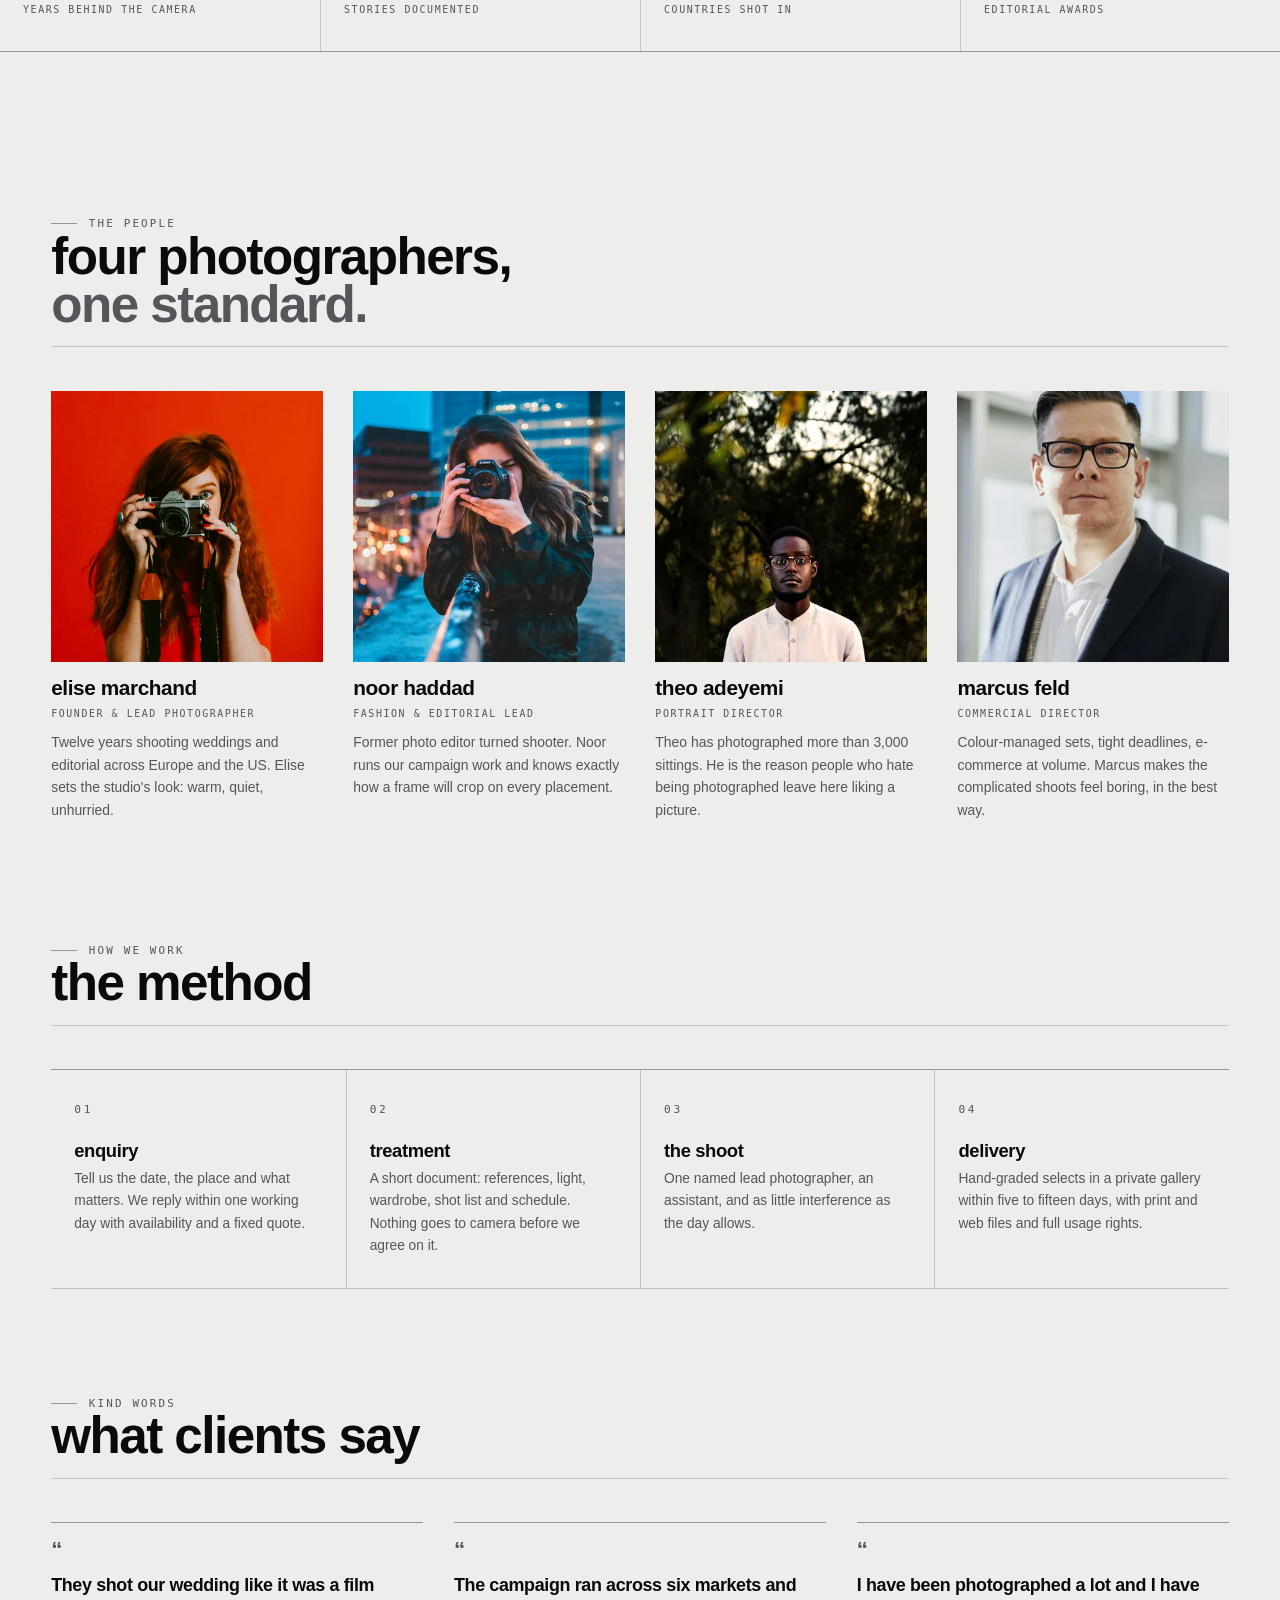
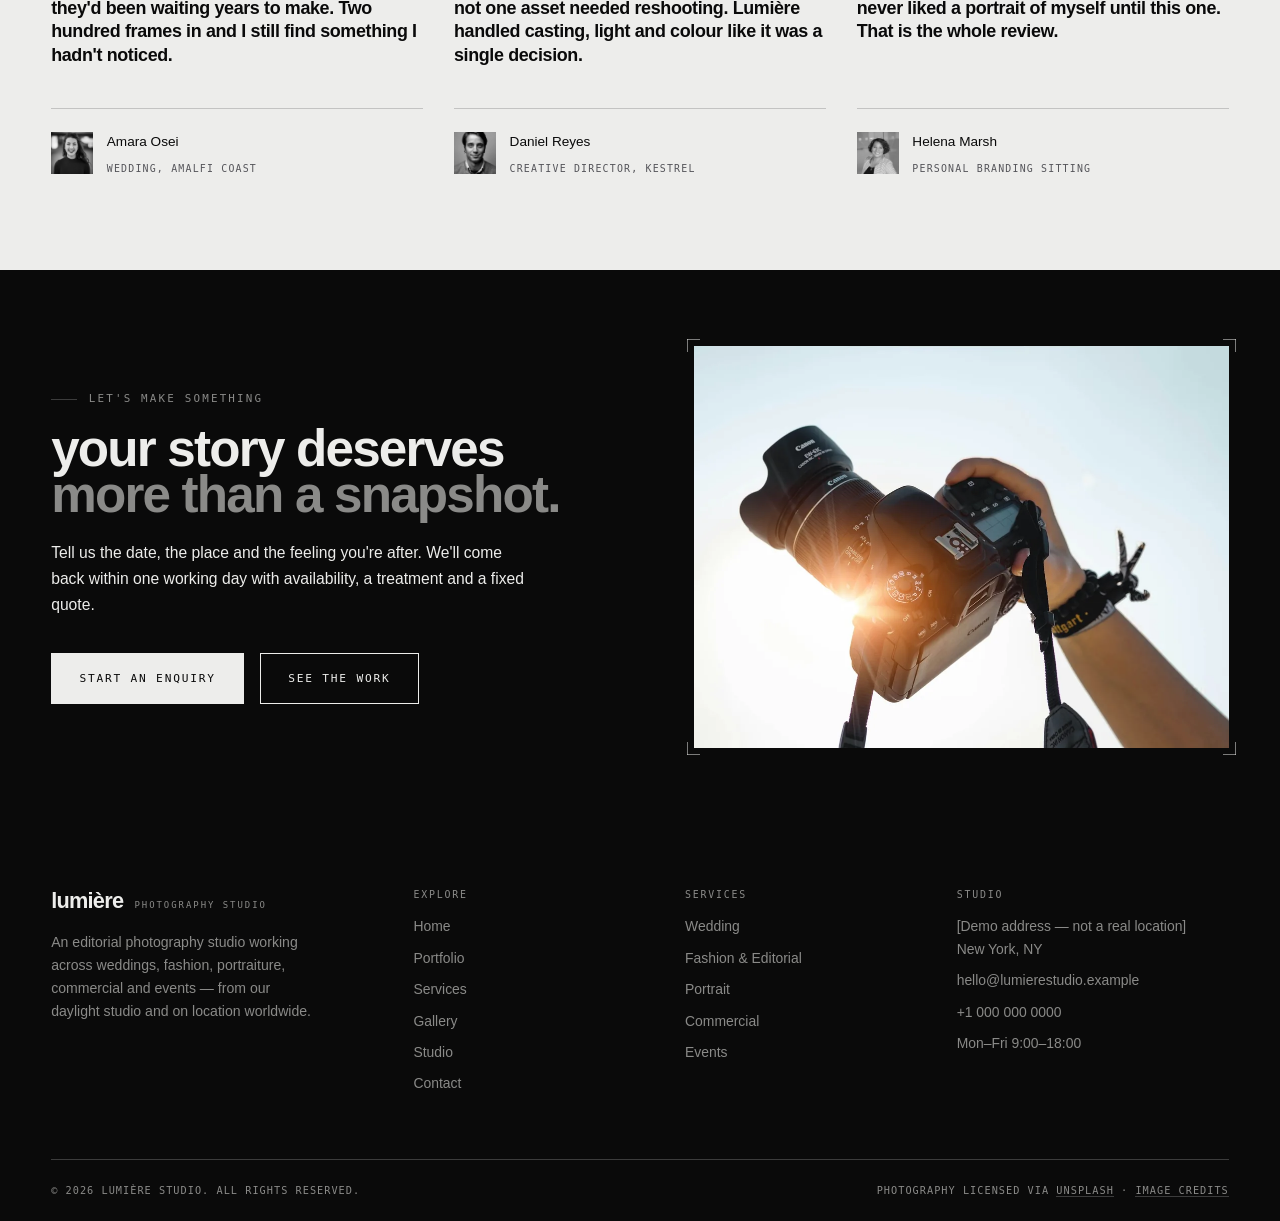
==== commit 7e315af0: "design: distinct visual identity — new type system, palette and layout language" ====
--- a/about.html
+++ b/about.html
@@ -5,14 +5,14 @@
 <meta name="viewport" content="width=device-width, initial-scale=1">
 <title>The Studio — Lumière Studio</title>
 <meta name="description" content="Meet Lumière Studio: a four-person editorial photography studio in New York, shooting worldwide since 2012.">
-<meta name="theme-color" content="#08080a">
+<meta name="theme-color" content="#EDEDEB">
 <meta property="og:title" content="The Studio — Lumière Studio">
 <meta property="og:description" content="Meet Lumière Studio: a four-person editorial photography studio in New York, shooting worldwide since 2012.">
 <meta property="og:type" content="website">
 <meta property="og:image" content="assets/images/hero/hero-golden-hour-vows-1400.webp">
 <link rel="icon" href="assets/favicon.svg" type="image/svg+xml">
-<link rel="preload" as="font" type="font/woff2" href="assets/fonts/CormorantGaramond-300-latin.woff2" crossorigin>
-<link rel="preload" as="font" type="font/woff2" href="assets/fonts/Inter-300-latin.woff2" crossorigin>
+<link rel="preload" as="font" type="font/woff2" href="assets/fonts/syne-latin-800-normal.woff2" crossorigin>
+<link rel="preload" as="font" type="font/woff2" href="assets/fonts/space-grotesk-latin-400-normal.woff2" crossorigin>
 <link rel="stylesheet" href="assets/css/main.css">
 </head>
 <body data-page="about">
@@ -24,7 +24,7 @@
       <span class="brand__sub">Photography Studio</span>
     </a>
     <nav class="nav" aria-label="Primary"><a href="index.html">Home</a><a href="portfolio.html">Portfolio</a><a href="services.html">Services</a><a href="gallery.html">Gallery</a><a href="about.html" aria-current="page">Studio</a><a href="contact.html">Contact</a></nav>
-    <a class="btn btn--gold header-cta" href="contact.html">Book a Session</a>
+    <a class="btn header-cta" href="contact.html">Book a Session</a>
     <button class="burger" aria-label="Menu" aria-expanded="false" aria-controls="mobile-nav"><span></span></button>
   </div>
 </header>
@@ -33,20 +33,24 @@
   <div class="meta">hello@lumierestudio.example · +1 000 000 0000</div>
 </nav>
 <main id="main">
-<section class="page-hero">
-  <img src="assets/images/about/about-studio-floor-1200.webp" srcset="assets/images/about/about-studio-floor-520.webp 520w, assets/images/about/about-studio-floor-800.webp 800w, assets/images/about/about-studio-floor-1200.webp 1200w" sizes="100vw" width="1200" height="800" alt="The studio floor with softboxes and lighting stands set up" loading="eager" fetchpriority="high" decoding="sync">
-  <div class="page-hero__scrim"></div>
-  <div class="wrap page-hero__in">
+<section class="masthead">
+  <div class="wrap masthead__grid">
+    <div class="masthead__text">
     <p class="crumbs"><a href="index.html">Home</a> &nbsp;/&nbsp; Studio</p>
     <p class="eyebrow">Who we are</p>
     <h1 class="h1">A small studio<br><span class="italic">that shows up early.</span></h1>
     <p class="lead" style="margin-top:1.2rem">Four photographers, one daylight studio, and a stubborn preference for waiting rather than directing.</p>
+    </div>
+    <figure class="frame masthead__frame rv">
+      <span class="frame__n">000</span>
+      <span class="crop"><span class="media"><img src="assets/images/about/about-studio-floor-1200.webp" srcset="assets/images/about/about-studio-floor-520.webp 520w, assets/images/about/about-studio-floor-800.webp 800w, assets/images/about/about-studio-floor-1200.webp 1200w" sizes="100vw" width="1200" height="800" alt="The studio floor with softboxes and lighting stands set up" loading="eager" fetchpriority="high" decoding="sync"></span></span>
+    </figure>
   </div>
 </section>
 
 <section class="section">
   <div class="wrap split split--wide">
-    <div class="rv"><div class="media zoom ar-4x5" style="background-image:url([data-uri])"><img src="assets/images/about/about-on-location-700.webp" srcset="assets/images/about/about-on-location-480.webp 480w, assets/images/about/about-on-location-700.webp 700w" sizes="(max-width:900px) 100vw, 55vw" width="700" height="875" alt="Photographer shooting handheld on a busy street" loading="lazy" decoding="async"></div></div>
+    <div class="rv"><span class="crop"><span class="media ar-4x5" style="background-image:url([data-uri])"><img src="assets/images/about/about-on-location-700.webp" srcset="assets/images/about/about-on-location-480.webp 480w, assets/images/about/about-on-location-700.webp 700w" sizes="(max-width:900px) 100vw, 55vw" width="700" height="875" alt="Photographer shooting handheld on a busy street" loading="lazy" decoding="async"></span></span></div>
     <div class="rv">
       <p class="eyebrow">Our story</p>
       <h2 class="h2">Started in 2012 with<br><span class="italic">one camera and a favour.</span></h2>
@@ -65,22 +69,22 @@
       <div><p class="eyebrow">The people</p><h2 class="h2">Four photographers,<br><span class="italic">one standard.</span></h2></div>
     </div>
     <div class="grid g-4"><article class="member rv">
-  <div class="media zoom ar-1x1" style="background-image:url([data-uri])"><img src="assets/images/about/team-founder-640.webp" srcset="assets/images/about/team-founder-400.webp 400w, assets/images/about/team-founder-640.webp 640w" sizes="(max-width:560px) 100vw, (max-width:900px) 50vw, 25vw" width="640" height="640" alt="Portrait of the studio founder holding a film camera" loading="lazy" decoding="async"></div>
+  <div class="media ar-1x1" style="background-image:url([data-uri])"><img src="assets/images/about/team-founder-640.webp" srcset="assets/images/about/team-founder-400.webp 400w, assets/images/about/team-founder-640.webp 640w" sizes="(max-width:560px) 100vw, (max-width:900px) 50vw, 25vw" width="640" height="640" alt="Portrait of the studio founder holding a film camera" loading="lazy" decoding="async"></div>
   <h3 class="member__n">Elise Marchand</h3>
   <div class="member__r">Founder &amp; Lead Photographer</div>
   <p class="member__b">Twelve years shooting weddings and editorial across Europe and the US. Elise sets the studio's look: warm, quiet, unhurried.</p>
 </article><article class="member rv">
-  <div class="media zoom ar-1x1" style="background-image:url([data-uri])"><img src="assets/images/about/team-lead-photographer-640.webp" srcset="assets/images/about/team-lead-photographer-400.webp 400w, assets/images/about/team-lead-photographer-640.webp 640w" sizes="(max-width:560px) 100vw, (max-width:900px) 50vw, 25vw" width="640" height="640" alt="Photographer framing a shot on a city bridge at dusk" loading="lazy" decoding="async"></div>
+  <div class="media ar-1x1" style="background-image:url([data-uri])"><img src="assets/images/about/team-lead-photographer-640.webp" srcset="assets/images/about/team-lead-photographer-400.webp 400w, assets/images/about/team-lead-photographer-640.webp 640w" sizes="(max-width:560px) 100vw, (max-width:900px) 50vw, 25vw" width="640" height="640" alt="Photographer framing a shot on a city bridge at dusk" loading="lazy" decoding="async"></div>
   <h3 class="member__n">Noor Haddad</h3>
   <div class="member__r">Fashion &amp; Editorial Lead</div>
   <p class="member__b">Former photo editor turned shooter. Noor runs our campaign work and knows exactly how a frame will crop on every placement.</p>
 </article><article class="member rv">
-  <div class="media zoom ar-1x1" style="background-image:url([data-uri])"><img src="assets/images/about/team-portrait-director-640.webp" srcset="assets/images/about/team-portrait-director-400.webp 400w, assets/images/about/team-portrait-director-640.webp 640w" sizes="(max-width:560px) 100vw, (max-width:900px) 50vw, 25vw" width="640" height="640" alt="Portrait of the studio&#x27;s portrait director outdoors" loading="lazy" decoding="async"></div>
+  <div class="media ar-1x1" style="background-image:url([data-uri])"><img src="assets/images/about/team-portrait-director-640.webp" srcset="assets/images/about/team-portrait-director-400.webp 400w, assets/images/about/team-portrait-director-640.webp 640w" sizes="(max-width:560px) 100vw, (max-width:900px) 50vw, 25vw" width="640" height="640" alt="Portrait of the studio&#x27;s portrait director outdoors" loading="lazy" decoding="async"></div>
   <h3 class="member__n">Theo Adeyemi</h3>
   <div class="member__r">Portrait Director</div>
   <p class="member__b">Theo has photographed more than 3,000 sittings. He is the reason people who hate being photographed leave here liking a picture.</p>
 </article><article class="member rv">
-  <div class="media zoom ar-1x1" style="background-image:url([data-uri])"><img src="assets/images/about/team-commercial-director-640.webp" srcset="assets/images/about/team-commercial-director-400.webp 400w, assets/images/about/team-commercial-director-640.webp 640w" sizes="(max-width:560px) 100vw, (max-width:900px) 50vw, 25vw" width="640" height="640" alt="Portrait of the studio&#x27;s commercial director" loading="lazy" decoding="async"></div>
+  <div class="media ar-1x1" style="background-image:url([data-uri])"><img src="assets/images/about/team-commercial-director-640.webp" srcset="assets/images/about/team-commercial-director-400.webp 400w, assets/images/about/team-commercial-director-640.webp 640w" sizes="(max-width:560px) 100vw, (max-width:900px) 50vw, 25vw" width="640" height="640" alt="Portrait of the studio&#x27;s commercial director" loading="lazy" decoding="async"></div>
   <h3 class="member__n">Marcus Feld</h3>
   <div class="member__r">Commercial Director</div>
   <p class="member__b">Colour-managed sets, tight deadlines, e-commerce at volume. Marcus makes the complicated shoots feel boring, in the best way.</p>
@@ -130,9 +134,8 @@
 </section>
 
 <section class="cta-band">
-  <img src="assets/images/about/about-behind-the-scenes-1200.webp" srcset="assets/images/about/about-behind-the-scenes-520.webp 520w, assets/images/about/about-behind-the-scenes-800.webp 800w, assets/images/about/about-behind-the-scenes-1200.webp 1200w" sizes="100vw" width="1200" height="800" alt="Photographer lifting a camera into backlit sun" loading="lazy" decoding="async">
-  <div class="cta-band__scrim"></div>
-  <div class="wrap cta-band__in rv">
+  <div class="wrap cta-band__in">
+    <div class="cta-band__text rv">
     <p class="eyebrow">Let's make something</p>
     <h2 class="h1">Your story deserves<br><span class="italic">more than a snapshot.</span></h2>
     <p class="lead" style="margin-top:1.4rem">Tell us the date, the place and the feeling you're after. We'll come back within one working day with availability, a treatment and a fixed quote.</p>
@@ -140,6 +143,8 @@
       <a class="btn btn--solid" href="contact.html">Start an enquiry</a>
       <a class="btn" href="portfolio.html">See the work</a>
     </div>
+    </div>
+    <div class="on-ink rv"><span class="crop"><span class="media"><img src="assets/images/about/about-behind-the-scenes-1200.webp" srcset="assets/images/about/about-behind-the-scenes-520.webp 520w, assets/images/about/about-behind-the-scenes-800.webp 800w, assets/images/about/about-behind-the-scenes-1200.webp 1200w" sizes="100vw" width="1200" height="800" alt="Photographer lifting a camera into backlit sun" loading="lazy" decoding="async"></span></span></div>
   </div>
 </section>
 </main>
--- a/assets/css/main.css
+++ b/assets/css/main.css
@@ -1,367 +1,478 @@
 @import url("fonts.css");
 
 /* ============================================================
-   Lumière Studio — dark editorial design system
+   Lumière Studio — contact sheet design system
+   Type    : Syne (display) + Space Grotesk (text/UI), no serif
+   Colour  : ink #0A0A0A · paper #EDEDEB · grey #8A8A88
+   Chrome  : hairlines only. No radii, no shadows, no gradients.
    ============================================================ */
 :root{
-  --ink:#08080a;
-  --ink-1:#0d0d10;
-  --ink-2:#131317;
-  --ink-3:#1b1b20;
-  --ivory:#f2efe9;
-  --ivory-dim:#cfcac0;
-  --muted:#8e887e;
-  --gold:#c9a35c;
-  --gold-soft:#e3c68f;
-  --line:rgba(242,239,233,.12);
-  --line-soft:rgba(242,239,233,.06);
-
-  --serif:"Cormorant Garamond",Georgia,"Times New Roman",serif;
-  --sans:"Inter",-apple-system,BlinkMacSystemFont,"Segoe UI",Helvetica,Arial,sans-serif;
-
-  --pad:clamp(1.25rem,5vw,5rem);
-  --maxw:1440px;
-  --ease:cubic-bezier(.22,.61,.36,1);
+  --ink:#0A0A0A;
+  --ink-2:#141414;
+  --paper:#EDEDEB;
+  --grey:#8A8A88;          /* secondary text on ink (5.3:1), marks + rules on paper */
+  --grey-ink:#55555A;      /* secondary text on paper (6.4:1) */
+  --rule:rgba(10,10,10,.18);
+  --rule-2:rgba(10,10,10,.38);
+  --rule-on-ink:rgba(237,237,235,.22);
+
+  --display:"Syne","Helvetica Neue",Helvetica,Arial,sans-serif;
+  --sans:"Space Grotesk",-apple-system,BlinkMacSystemFont,"Segoe UI",Helvetica,Arial,sans-serif;
+  --mono:ui-monospace,SFMono-Regular,Menlo,"DejaVu Sans Mono",Consolas,monospace;
+
+  --pad:clamp(1.1rem,4vw,4rem);
+  --maxw:1520px;
+  --ease:cubic-bezier(.2,.6,.3,1);
+  --mark:rgba(10,10,10,.42);
 }
 
 *,*::before,*::after{box-sizing:border-box}
-html{-webkit-text-size-adjust:100%;scroll-behavior:smooth}
+html{-webkit-text-size-adjust:100%;scroll-behavior:smooth;background:var(--paper)}
 @media (prefers-reduced-motion:reduce){html{scroll-behavior:auto}}
 body{
-  margin:0;background:var(--ink);color:var(--ivory);
-  font-family:var(--sans);font-weight:300;font-size:16px;line-height:1.7;
-  -webkit-font-smoothing:antialiased;overflow-x:hidden;
+  margin:0;background:var(--paper);color:var(--ink);
+  font-family:var(--sans);font-weight:400;font-size:16.5px;line-height:1.62;
+  font-feature-settings:"tnum" 1;
+  -webkit-font-smoothing:antialiased;
 }
 img{display:block;max-width:100%;height:auto}
 a{color:inherit;text-decoration:none}
-button{font:inherit;color:inherit;background:none;border:0;cursor:pointer}
-::selection{background:var(--gold);color:#1a1408}
-
-h1,h2,h3,h4{font-family:var(--serif);font-weight:300;line-height:1.06;margin:0;letter-spacing:-.01em}
-.h-display{font-size:clamp(2.9rem,8.2vw,7.4rem)}
-.h1{font-size:clamp(2.4rem,6vw,5rem)}
-.h2{font-size:clamp(2rem,4.4vw,3.6rem)}
-.h3{font-size:clamp(1.4rem,2.2vw,2rem)}
-.italic{font-style:italic;color:var(--gold-soft)}
+button{font:inherit;color:inherit;background:none;border:0;cursor:pointer;border-radius:0}
+::selection{background:var(--ink);color:var(--paper)}
+
+/* ---------- type ---------- */
+h1,h2,h3,h4{
+  font-family:var(--display);font-weight:600;line-height:1;margin:0;
+  letter-spacing:-.02em;text-transform:lowercase;
+}
+.h-display{
+  font-weight:800;font-size:clamp(2.5rem,9.6vw,9rem);line-height:.9;letter-spacing:-.045em;
+}
+.h1{font-size:clamp(2.1rem,6.4vw,5.2rem);line-height:.9;letter-spacing:-.035em;font-weight:800}
+.h2{font-size:clamp(1.75rem,4vw,3.3rem);line-height:.94;letter-spacing:-.03em;font-weight:800}
+.h3{font-size:clamp(1.25rem,2vw,1.75rem);letter-spacing:-.02em}
+.italic{font-style:normal;color:var(--grey-ink)}
 
 .eyebrow{
-  font-family:var(--sans);font-size:.68rem;font-weight:500;letter-spacing:.32em;
-  text-transform:uppercase;color:var(--gold);margin:0 0 1.25rem;display:flex;align-items:center;gap:.9rem;
-}
-.eyebrow::before{content:"";width:2.2rem;height:1px;background:var(--gold);opacity:.6;flex:none}
+  font-family:var(--mono);font-size:.68rem;font-weight:400;letter-spacing:.2em;
+  text-transform:uppercase;color:var(--grey-ink);margin:0 0 1.1rem;
+  display:flex;align-items:center;gap:.75rem;
+}
+.eyebrow::before{content:"";width:1.6rem;height:1px;background:var(--rule-2);flex:none}
 .eyebrow.center{justify-content:center}
-.lead{font-size:clamp(1rem,1.35vw,1.15rem);color:var(--ivory-dim);max-width:56ch;line-height:1.85}
-p{margin:0 0 1.1em}
-.muted{color:var(--muted)}
+.lead{font-size:clamp(.98rem,1.05vw,1.08rem);color:var(--ink);max-width:60ch;line-height:1.66}
+p{margin:0 0 1.05em}
+.muted{color:var(--grey-ink)}
 
 .wrap{width:100%;max-width:var(--maxw);margin-inline:auto;padding-inline:var(--pad)}
-.section{padding-block:clamp(4.5rem,9vw,9rem)}
-.section--tight{padding-block:clamp(3rem,6vw,6rem)}
-.rule{height:1px;background:var(--line-soft);border:0;margin:0}
+.section{padding-block:clamp(3.4rem,7vw,7rem)}
+.section--tight{padding-block:clamp(2.4rem,4.5vw,4.5rem)}
+.rule{height:1px;background:var(--rule);border:0;margin:0}
 
 /* ---------- buttons ---------- */
 .btn{
-  display:inline-flex;align-items:center;gap:.75rem;padding:1.05rem 2.1rem;
-  font-size:.7rem;letter-spacing:.24em;text-transform:uppercase;font-weight:500;
-  border:1px solid var(--line);color:var(--ivory);background:transparent;
-  transition:background .45s var(--ease),color .45s var(--ease),border-color .45s var(--ease);
-}
-.btn:hover{background:var(--ivory);color:var(--ink);border-color:var(--ivory)}
-.btn--gold{border-color:var(--gold);color:var(--gold-soft)}
-.btn--gold:hover{background:var(--gold);color:#1a1408;border-color:var(--gold)}
-.btn--solid{background:var(--ivory);color:var(--ink);border-color:var(--ivory)}
-.btn--solid:hover{background:var(--gold);border-color:var(--gold);color:#1a1408}
+  display:inline-flex;align-items:center;gap:.7rem;padding:.95rem 1.7rem;
+  font-family:var(--mono);font-size:.7rem;letter-spacing:.16em;text-transform:uppercase;
+  border:1px solid var(--ink);color:var(--ink);background:transparent;border-radius:0;
+  transition:background .25s var(--ease),color .25s var(--ease);
+}
+.btn:hover{background:var(--ink);color:var(--paper)}
+.btn--solid{background:var(--ink);color:var(--paper)}
+.btn--solid:hover{background:transparent;color:var(--ink)}
 .link-u{
-  display:inline-flex;align-items:center;gap:.6rem;font-size:.7rem;letter-spacing:.22em;
-  text-transform:uppercase;color:var(--gold-soft);padding-bottom:.35rem;
-  border-bottom:1px solid rgba(201,163,92,.35);transition:.4s var(--ease);
-}
-.link-u:hover{color:var(--ivory);border-color:var(--ivory);gap:1rem}
+  display:inline-flex;align-items:center;gap:.5rem;font-family:var(--mono);font-size:.7rem;
+  letter-spacing:.16em;text-transform:uppercase;color:var(--ink);padding-bottom:.3rem;
+  border-bottom:1px solid var(--rule-2);transition:gap .25s var(--ease),border-color .25s var(--ease);
+}
+.link-u:hover{gap:.9rem;border-color:var(--ink)}
 
 /* ---------- media primitive ---------- */
 .media{
-  position:relative;overflow:hidden;background-color:var(--ink-2);
-  background-size:cover;background-position:center;
+  display:block;position:relative;overflow:hidden;background-color:#dedeDB;
+  background-size:cover;background-position:center;border-radius:0;
 }
 .media>img{
-  width:100%;height:100%;object-fit:cover;display:block;
-  opacity:0;transition:opacity .9s var(--ease),transform 1.3s var(--ease);
+  width:100%;height:100%;object-fit:cover;display:block;border-radius:0;
+  opacity:0;transition:opacity .5s var(--ease);
 }
 .media>img.is-loaded{opacity:1}
-.media.zoom>img{transform:scale(1.001)}
-.media.zoom:hover>img{transform:scale(1.06)}
+.media.zoom>img{transform:none}
 .ar-16x9{aspect-ratio:16/9}
 .ar-3x2{aspect-ratio:3/2}
 .ar-4x5{aspect-ratio:4/5}
 .ar-1x1{aspect-ratio:1/1}
 .ar-21x9{aspect-ratio:21/9}
+@media (prefers-reduced-motion:reduce){.media>img{transition:none}}
+
+/* ---------- crop marks (CSS only) ---------- */
+.crop{position:relative;display:block}
+.crop::after{
+  content:"";position:absolute;inset:-7px;pointer-events:none;
+  background:
+    linear-gradient(var(--mark),var(--mark)) left 0 top 0/1px 13px no-repeat,
+    linear-gradient(var(--mark),var(--mark)) left 0 top 0/13px 1px no-repeat,
+    linear-gradient(var(--mark),var(--mark)) right 0 top 0/1px 13px no-repeat,
+    linear-gradient(var(--mark),var(--mark)) right 0 top 0/13px 1px no-repeat,
+    linear-gradient(var(--mark),var(--mark)) left 0 bottom 0/1px 13px no-repeat,
+    linear-gradient(var(--mark),var(--mark)) left 0 bottom 0/13px 1px no-repeat,
+    linear-gradient(var(--mark),var(--mark)) right 0 bottom 0/1px 13px no-repeat,
+    linear-gradient(var(--mark),var(--mark)) right 0 bottom 0/13px 1px no-repeat;
+}
+.on-ink{--mark:rgba(237,237,235,.5)}
+
+/* ---------- frame (contact-sheet cell) ---------- */
+.frame{position:relative;display:block}
+.frame__n{
+  display:block;font-family:var(--mono);font-size:.68rem;letter-spacing:.14em;
+  color:var(--grey-ink);margin-bottom:.55rem;
+}
+.frame__n b{font-weight:400;color:var(--ink)}
+.on-ink .frame__n,.frame--ink .frame__n{color:var(--grey)}
+.frame__cap{display:block;padding-top:.75rem}
+.frame__t{
+  display:block;font-family:var(--display);font-weight:600;text-transform:lowercase;
+  font-size:clamp(1.05rem,1.4vw,1.3rem);line-height:1.05;letter-spacing:-.02em;
+}
+.frame__m{
+  display:block;font-family:var(--mono);font-size:.66rem;letter-spacing:.1em;
+  color:var(--grey-ink);margin-top:.4rem;text-transform:uppercase;
+}
+.frame--ink .frame__m,.on-ink .frame__m{color:var(--grey)}
+.frame__c{
+  display:block;font-family:var(--mono);font-size:.62rem;letter-spacing:.18em;
+  text-transform:uppercase;color:var(--grey-ink);margin-top:.35rem;
+}
+.frame__d{display:block;font-size:.86rem;color:var(--grey-ink);margin-top:.55rem;max-width:38ch}
+a.frame .media{transition:opacity .25s var(--ease)}
+a.frame:hover .media{opacity:.86}
+@media (prefers-reduced-motion:reduce){a.frame .media{transition:none}}
 
 /* ---------- header ---------- */
 .site-header{
-  position:fixed;inset:0 0 auto 0;z-index:120;
-  transition:background .5s var(--ease),backdrop-filter .5s var(--ease),border-color .5s var(--ease);
-  border-bottom:1px solid transparent;
-}
-.site-header.is-stuck{background:rgba(8,8,10,.86);backdrop-filter:blur(14px);border-bottom-color:var(--line-soft)}
-.site-header__in{display:flex;align-items:center;justify-content:space-between;gap:2rem;height:clamp(66px,7vw,88px)}
-.brand{display:flex;flex-direction:column;line-height:1;flex:none}
-.brand__name{font-family:var(--serif);font-size:1.5rem;letter-spacing:.09em;text-transform:uppercase}
-.brand__sub{font-size:.52rem;letter-spacing:.42em;text-transform:uppercase;color:var(--muted);margin-top:.42rem}
-.nav{display:flex;align-items:center;gap:clamp(1.2rem,2.4vw,2.4rem)}
+  position:sticky;top:0;z-index:120;background:var(--paper);
+  border-bottom:1px solid transparent;transition:border-color .2s linear;
+}
+.site-header.is-stuck{border-bottom-color:var(--rule)}
+.site-header__in{display:flex;align-items:center;justify-content:space-between;gap:2rem;height:clamp(60px,6vw,76px)}
+.brand{display:flex;align-items:baseline;gap:.7rem;flex:none;min-width:0}
+.brand__name{
+  font-family:var(--display);font-weight:800;font-size:clamp(1.15rem,1.7vw,1.5rem);
+  text-transform:lowercase;letter-spacing:-.035em;line-height:1;
+}
+.brand__sub{
+  font-family:var(--mono);font-size:.56rem;letter-spacing:.22em;text-transform:uppercase;
+  color:var(--grey-ink);white-space:nowrap;
+}
+.nav{display:flex;align-items:center;gap:clamp(1rem,2vw,2rem)}
 .nav a{
-  font-size:.7rem;letter-spacing:.2em;text-transform:uppercase;color:var(--ivory-dim);
-  position:relative;padding-block:.4rem;transition:color .35s var(--ease);
-}
-.nav a::after{
-  content:"";position:absolute;left:0;bottom:0;width:100%;height:1px;background:var(--gold);
-  transform:scaleX(0);transform-origin:right;transition:transform .45s var(--ease);
-}
-.nav a:hover{color:var(--ivory)}
-.nav a:hover::after,.nav a[aria-current="page"]::after{transform:scaleX(1);transform-origin:left}
-.nav a[aria-current="page"]{color:var(--ivory)}
-.header-cta{display:inline-flex}
-.burger{display:none;width:44px;height:44px;align-items:center;justify-content:center;flex:none}
-.burger span{display:block;width:22px;height:1px;background:var(--ivory);position:relative;transition:.35s var(--ease)}
-.burger span::before,.burger span::after{content:"";position:absolute;left:0;width:22px;height:1px;background:var(--ivory);transition:.35s var(--ease)}
-.burger span::before{top:-7px}.burger span::after{top:7px}
+  font-family:var(--mono);font-size:.7rem;letter-spacing:.14em;text-transform:uppercase;
+  color:var(--grey-ink);padding-block:.35rem;border-bottom:1px solid transparent;
+  transition:color .2s linear,border-color .2s linear;
+}
+.nav a:hover{color:var(--ink);border-bottom-color:var(--ink)}
+.nav a[aria-current="page"]{color:var(--ink);border-bottom-color:var(--ink)}
+.header-cta{display:inline-flex;padding:.7rem 1.2rem}
+.burger{display:none;width:44px;height:44px;align-items:center;justify-content:center;flex:none;margin-right:-10px}
+.burger span{display:block;width:22px;height:1px;background:var(--ink);position:relative;transition:background .2s linear}
+.burger span::before,.burger span::after{content:"";position:absolute;left:0;width:22px;height:1px;background:var(--ink);transition:transform .25s var(--ease),top .25s var(--ease)}
+.burger span::before{top:-6px}.burger span::after{top:6px}
 body.menu-open .burger span{background:transparent}
 body.menu-open .burger span::before{top:0;transform:rotate(45deg)}
 body.menu-open .burger span::after{top:0;transform:rotate(-45deg)}
+@media (prefers-reduced-motion:reduce){.burger span,.burger span::before,.burger span::after{transition:none}}
 
 .mobile-nav{
-  position:fixed;inset:0;z-index:110;background:rgba(8,8,10,.98);backdrop-filter:blur(8px);
-  display:flex;flex-direction:column;justify-content:center;padding:6rem var(--pad) 3rem;
-  opacity:0;visibility:hidden;transition:opacity .45s var(--ease),visibility .45s;
+  position:fixed;inset:0;z-index:110;background:var(--paper);
+  display:flex;flex-direction:column;justify-content:center;padding:5.5rem var(--pad) 2.5rem;
+  opacity:0;visibility:hidden;transition:opacity .2s linear,visibility .2s;
 }
 body.menu-open .mobile-nav{opacity:1;visibility:visible}
-.mobile-nav a{font-family:var(--serif);font-size:clamp(2rem,9vw,3rem);padding:.35rem 0;color:var(--ivory)}
-.mobile-nav a+a{border-top:1px solid var(--line-soft)}
-.mobile-nav .meta{margin-top:2.5rem;font-size:.72rem;letter-spacing:.14em;color:var(--muted);text-transform:uppercase}
-
-@media (max-width:1000px){
-  .nav,.header-cta{display:none}
-  .burger{display:flex}
-}
-
-/* ---------- hero ---------- */
-.hero{position:relative;min-height:100svh;display:flex;align-items:flex-end;overflow:hidden;background:var(--ink)}
-.hero__bg{position:absolute;inset:0}
-.hero__slide{
-  position:absolute;inset:0;opacity:0;transition:opacity 1.6s var(--ease);
-}
-.hero__slide.is-active{opacity:1}
-.hero__slide img{width:100%;height:100%;object-fit:cover;animation:kb 14s linear both}
-.hero__slide.is-active img{animation:kb 14s linear both}
-@keyframes kb{from{transform:scale(1.02)}to{transform:scale(1.11)}}
-@media (prefers-reduced-motion:reduce){.hero__slide img{animation:none}}
-.hero__scrim{
-  position:absolute;inset:0;
-  background:
-    linear-gradient(180deg,rgba(8,8,10,.72) 0%,rgba(8,8,10,.18) 32%,rgba(8,8,10,.55) 72%,rgba(8,8,10,.96) 100%),
-    radial-gradient(120% 80% at 50% 100%,rgba(8,8,10,.7),transparent 60%);
-}
-.hero__in{position:relative;z-index:2;width:100%;padding-bottom:clamp(3rem,7vw,6rem);padding-top:8rem}
-.hero__title{max-width:16ch}
-.hero__meta{display:flex;flex-wrap:wrap;gap:1.6rem 2.6rem;align-items:center;margin-top:2.4rem}
-.hero__foot{
-  display:flex;flex-wrap:wrap;justify-content:space-between;align-items:flex-end;gap:2rem;
-  margin-top:clamp(2.5rem,5vw,4rem);padding-top:1.6rem;border-top:1px solid var(--line-soft);
-}
-.hero__dots{display:flex;gap:.7rem}
-.hero__dot{width:34px;height:2px;background:rgba(242,239,233,.22);transition:background .4s var(--ease)}
-.hero__dot.is-active{background:var(--gold)}
-.scroll-cue{display:flex;align-items:center;gap:.8rem;font-size:.62rem;letter-spacing:.3em;text-transform:uppercase;color:var(--muted)}
-.scroll-cue i{display:block;width:1px;height:38px;background:linear-gradient(var(--gold),transparent);animation:cue 2.4s var(--ease) infinite}
-@keyframes cue{0%{transform:scaleY(.2);transform-origin:top}50%{transform:scaleY(1);transform-origin:top}51%{transform-origin:bottom}100%{transform:scaleY(.2);transform-origin:bottom}}
-
-/* ---------- page hero (inner pages) ---------- */
-.page-hero{position:relative;min-height:clamp(46vh,58vw,72vh);display:flex;align-items:flex-end;overflow:hidden}
-.page-hero img{position:absolute;inset:0;width:100%;height:100%;object-fit:cover}
-.page-hero__scrim{position:absolute;inset:0;background:linear-gradient(180deg,rgba(8,8,10,.86),rgba(8,8,10,.38) 45%,rgba(8,8,10,.94))}
-.page-hero__in{position:relative;z-index:2;width:100%;padding-block:clamp(2.5rem,5vw,4.5rem) clamp(2.5rem,5vw,4.5rem);padding-top:9rem}
-.crumbs{font-size:.64rem;letter-spacing:.26em;text-transform:uppercase;color:var(--muted);margin-bottom:1.4rem}
-.crumbs a:hover{color:var(--gold-soft)}
-
-/* ---------- generic grids ---------- */
-.grid{display:grid;gap:clamp(1rem,2.2vw,2rem)}
+.mobile-nav a{
+  font-family:var(--display);font-weight:800;text-transform:lowercase;letter-spacing:-.035em;
+  font-size:clamp(2rem,10vw,3rem);padding:.3rem 0;color:var(--ink);
+}
+.mobile-nav a+a{border-top:1px solid var(--rule)}
+.mobile-nav .meta{margin-top:2rem;font-family:var(--mono);font-size:.68rem;letter-spacing:.1em;color:var(--grey-ink);text-transform:uppercase}
+@media (max-width:1040px){.nav,.header-cta{display:none}.burger{display:flex}}
+
+/* ---------- reel (home hero) ---------- */
+.reel{padding-top:clamp(2rem,5vw,4.5rem)}
+.reel__word{padding-left:var(--pad);padding-right:var(--pad)}
+@media (min-width:640px){.reel__word{padding-left:clamp(.5rem,1.2vw,1.1rem)}}
+.reel__word .h-display{margin:0}
+.reel__meta{
+  display:grid;grid-template-columns:minmax(0,1fr) auto;gap:1.6rem 3rem;align-items:end;
+  padding-block:clamp(1.6rem,3vw,2.6rem);
+}
+.reel__meta .lead{max-width:46ch;margin:0}
+.reel__actions{display:flex;gap:.7rem;flex-wrap:wrap}
+@media (max-width:820px){.reel__meta{grid-template-columns:1fr;align-items:start}}
+
+/* ---------- film strip ---------- */
+.strip{background:var(--ink);color:var(--paper);border-block:1px solid var(--ink);position:relative}
+.strip__perf{height:9px;background:repeating-linear-gradient(90deg,rgba(237,237,235,.26) 0 13px,transparent 13px 30px);margin-inline:0}
+.strip__rail{
+  display:flex;gap:clamp(.7rem,1.4vw,1.35rem);
+  overflow-x:auto;overscroll-behavior-x:contain;
+  padding:clamp(1.1rem,2vw,1.7rem) var(--pad);
+  scrollbar-width:thin;scrollbar-color:var(--grey) transparent;
+  max-width:100%;
+}
+.strip__rail::-webkit-scrollbar{height:6px}
+.strip__rail::-webkit-scrollbar-track{background:transparent}
+.strip__rail::-webkit-scrollbar-thumb{background:var(--grey)}
+.strip__rail:focus-visible{outline:2px solid var(--paper);outline-offset:-4px}
+.strip__frame{flex:0 0 auto;width:clamp(200px,23vw,330px)}
+.strip__frame .media{aspect-ratio:3/2;background-color:var(--ink-2)}
+.strip__foot{
+  display:flex;justify-content:space-between;align-items:center;gap:1.5rem;flex-wrap:wrap;
+  padding:0 var(--pad) clamp(.9rem,1.6vw,1.3rem);
+  font-family:var(--mono);font-size:.64rem;letter-spacing:.18em;text-transform:uppercase;color:var(--grey);
+}
+.strip__hint{display:inline-flex;align-items:center;gap:.6rem}
+.strip__hint i{display:block;width:2.2rem;height:1px;background:var(--grey);font-style:normal}
+
+/* ---------- masthead (inner pages) ---------- */
+.masthead{padding-top:clamp(2rem,4.5vw,4rem);padding-bottom:clamp(1.6rem,3vw,2.6rem)}
+.masthead__grid{display:grid;grid-template-columns:minmax(0,1fr) minmax(0,.92fr);gap:clamp(1.6rem,4vw,4rem);align-items:end}
+.masthead .lead{margin-top:1.1rem}
+.masthead .h1{font-size:clamp(1.9rem,4.3vw,3.5rem)}
+.masthead__frame .media{aspect-ratio:3/2}
+@media (max-width:900px){.masthead__grid{grid-template-columns:1fr}}
+.crumbs{font-family:var(--mono);font-size:.64rem;letter-spacing:.16em;text-transform:uppercase;color:var(--grey-ink);margin-bottom:1.1rem}
+.crumbs a{border-bottom:1px solid var(--rule)}
+.crumbs a:hover{border-color:var(--ink)}
+
+/* ---------- grids ---------- */
+.grid{display:grid;gap:clamp(1.4rem,2.4vw,2.4rem)}
 .g-2{grid-template-columns:repeat(2,1fr)}
 .g-3{grid-template-columns:repeat(3,1fr)}
 .g-4{grid-template-columns:repeat(4,1fr)}
-.split{display:grid;grid-template-columns:1fr 1fr;gap:clamp(2rem,5vw,5rem);align-items:center}
+.split{display:grid;grid-template-columns:1fr 1fr;gap:clamp(2rem,5vw,4.5rem);align-items:center}
 .split--wide{grid-template-columns:1.05fr .95fr}
 @media (max-width:900px){.g-3,.g-4{grid-template-columns:repeat(2,1fr)}.split,.split--wide{grid-template-columns:1fr}}
 @media (max-width:560px){.g-2,.g-3,.g-4{grid-template-columns:1fr}}
 
-.section-head{display:flex;justify-content:space-between;align-items:flex-end;gap:2rem;flex-wrap:wrap;margin-bottom:clamp(2.2rem,4vw,3.6rem)}
+.section-head{
+  display:flex;justify-content:space-between;align-items:flex-end;gap:2rem;flex-wrap:wrap;
+  margin-bottom:clamp(1.8rem,3.4vw,3rem);padding-bottom:1.1rem;border-bottom:1px solid var(--rule);
+}
 .section-head p{margin:1rem 0 0}
 
-/* ---------- work cards ---------- */
-.work{position:relative;display:block;overflow:hidden}
-.work .media{aspect-ratio:4/5}
-.work__scrim{position:absolute;inset:0;background:linear-gradient(180deg,transparent 40%,rgba(8,8,10,.86));opacity:.9;transition:opacity .5s var(--ease)}
-.work:hover .work__scrim{opacity:1}
-.work__cap{position:absolute;left:0;right:0;bottom:0;padding:clamp(1.1rem,2vw,1.8rem);z-index:2}
-.work__cat{font-size:.6rem;letter-spacing:.3em;text-transform:uppercase;color:var(--gold);margin-bottom:.5rem}
-.work__title{font-family:var(--serif);font-size:clamp(1.15rem,1.7vw,1.6rem);line-height:1.15}
-.work__meta{font-size:.7rem;color:var(--muted);margin-top:.35rem;letter-spacing:.06em}
-.work--tall .media{aspect-ratio:3/4}
-.work--wide .media{aspect-ratio:3/2}
-
-/* ---------- category strip ---------- */
-.cat-card{position:relative;overflow:hidden;display:block}
-.cat-card .media{aspect-ratio:4/5}
-.cat-card__scrim{position:absolute;inset:0;background:linear-gradient(180deg,rgba(8,8,10,.15),rgba(8,8,10,.9));transition:.5s var(--ease)}
-.cat-card:hover .cat-card__scrim{background:linear-gradient(180deg,rgba(8,8,10,.3),rgba(8,8,10,.95))}
-.cat-card__in{position:absolute;inset:auto 0 0 0;padding:clamp(1.2rem,2vw,2rem);z-index:2}
-.cat-card__n{font-size:.62rem;letter-spacing:.3em;color:var(--gold);margin-bottom:.6rem}
-.cat-card__t{font-family:var(--serif);font-size:clamp(1.3rem,2vw,1.9rem)}
-.cat-card__d{font-size:.82rem;color:var(--ivory-dim);margin-top:.5rem;max-height:0;overflow:hidden;opacity:0;transition:.55s var(--ease)}
-.cat-card:hover .cat-card__d{max-height:6rem;opacity:1;margin-top:.7rem}
-
-.cat-grid{display:grid;grid-template-columns:repeat(6,1fr);gap:clamp(1rem,2.2vw,2rem)}
-.cat-grid>*:nth-child(-n+3){grid-column:span 2}
-.cat-grid>*:nth-child(n+4){grid-column:span 3}
-.cat-grid>*:nth-child(n+4) .media{aspect-ratio:3/2}
+/* ---------- contact sheet grid ---------- */
+.sheet{display:grid;gap:clamp(1.6rem,2.6vw,2.6rem) clamp(1.4rem,2.2vw,2.2rem)}
+.sheet--3{grid-template-columns:repeat(3,1fr)}
+.sheet--4{grid-template-columns:repeat(4,1fr)}
+.sheet--5{grid-template-columns:repeat(5,1fr)}
+@media (max-width:1180px){.sheet--5{grid-template-columns:repeat(4,1fr)}}
+@media (max-width:1000px){.sheet--4,.sheet--5{grid-template-columns:repeat(3,1fr)}}
+@media (max-width:820px){.sheet--3,.sheet--4,.sheet--5{grid-template-columns:repeat(2,1fr)}}
+@media (max-width:460px){.sheet--3,.sheet--4,.sheet--5{grid-template-columns:1fr}}
+.sheet .frame .media{aspect-ratio:4/5}
+.sheet .frame.is-wide .media{aspect-ratio:3/2}
+
+/* ---------- series index (portfolio) ---------- */
+.series{border-top:1px solid var(--rule-2);margin-top:clamp(1.4rem,3vw,2.4rem)}
+.series__row{
+  position:relative;display:grid;align-items:center;
+  grid-template-columns:4.5rem minmax(0,1fr) 9rem 6rem;gap:1.2rem;
+  padding-block:clamp(.9rem,1.9vw,1.5rem);border-bottom:1px solid var(--rule);
+}
+.series__n,.series__y,.series__c{font-family:var(--mono);font-size:.68rem;letter-spacing:.14em;text-transform:uppercase;color:var(--grey-ink)}
+.series__c{text-align:right}
+.series__name{
+  font-family:var(--display);font-weight:800;text-transform:lowercase;letter-spacing:-.035em;
+  font-size:clamp(1.5rem,3.6vw,3rem);line-height:1;
+}
+.series__peek{
+  position:absolute;top:50%;right:16.5rem;width:clamp(150px,13vw,215px);
+  transform:translateY(-50%);opacity:0;visibility:hidden;pointer-events:none;z-index:5;
+  transition:opacity .22s var(--ease);
+}
+.series__peek .media{aspect-ratio:3/4}
+.series__row:hover .series__peek,.series__row:focus-within .series__peek{opacity:1;visibility:visible}
+.series__row:hover .series__name{opacity:.55}
+@media (prefers-reduced-motion:reduce){.series__peek,.series__name{transition:none}}
 @media (max-width:900px){
-  .cat-grid{grid-template-columns:repeat(2,1fr)}
-  .cat-grid>*:nth-child(-n+3),.cat-grid>*:nth-child(n+4){grid-column:span 1}
-  .cat-grid>*:nth-child(n+4) .media{aspect-ratio:4/5}
-}
-@media (max-width:560px){.cat-grid{grid-template-columns:1fr}}
+  .series__row{grid-template-columns:3.4rem minmax(0,1fr) auto;column-gap:1rem;row-gap:.35rem;align-items:baseline}
+  .series__n{grid-column:1;grid-row:1}
+  .series__name{grid-column:2/-1;grid-row:1;font-size:clamp(1.5rem,7.4vw,2.4rem)}
+  .series__y{grid-column:2;grid-row:2}
+  .series__c{grid-column:3;grid-row:2;text-align:right}
+  .series__peek{
+    position:static;transform:none;opacity:1;visibility:visible;width:100%;
+    grid-column:1/-1;grid-row:3;margin-top:.9rem;pointer-events:auto;
+  }
+  .series__peek .media{aspect-ratio:16/9}
+  .series__row:hover .series__name{opacity:1}
+}
+
+/* ---------- filters ---------- */
+.filters{display:flex;flex-wrap:wrap;gap:.4rem;margin-bottom:clamp(1.4rem,2.6vw,2.2rem)}
+.filters button{
+  padding:.55rem 1rem;border:1px solid var(--rule-2);font-family:var(--mono);font-size:.66rem;
+  letter-spacing:.14em;text-transform:uppercase;color:var(--grey-ink);
+  transition:color .2s linear,border-color .2s linear,background .2s linear;
+}
+.filters button:hover{color:var(--ink);border-color:var(--ink)}
+.filters button.is-active{background:var(--ink);border-color:var(--ink);color:var(--paper)}
 
 /* ---------- service rows ---------- */
-.svc{display:grid;grid-template-columns:1fr 1fr;gap:clamp(1.6rem,4vw,4.5rem);align-items:center;padding-block:clamp(2.4rem,5vw,4.5rem);border-top:1px solid var(--line-soft)}
-.svc:last-child{border-bottom:1px solid var(--line-soft)}
+.svc{
+  display:grid;grid-template-columns:1fr 1fr;gap:clamp(1.6rem,4vw,4rem);align-items:center;
+  padding-block:clamp(2.2rem,4.5vw,4rem);border-top:1px solid var(--rule);
+}
+.svc:last-child{border-bottom:1px solid var(--rule)}
 .svc--flip .svc__media{order:2}
 .svc__media .media{aspect-ratio:3/2}
-.svc__n{font-family:var(--serif);font-size:clamp(2.2rem,4vw,3.4rem);color:rgba(242,239,233,.14);line-height:1}
-.svc__list{list-style:none;padding:0;margin:1.4rem 0 1.8rem;display:grid;gap:.55rem}
-.svc__list li{font-size:.88rem;color:var(--ivory-dim);padding-left:1.5rem;position:relative}
-.svc__list li::before{content:"";position:absolute;left:0;top:.68em;width:.6rem;height:1px;background:var(--gold)}
-.svc__price{font-size:.72rem;letter-spacing:.2em;text-transform:uppercase;color:var(--muted);margin-bottom:1.6rem}
-.svc__price b{color:var(--gold-soft);font-weight:500}
+.svc__n{font-family:var(--mono);font-size:.8rem;letter-spacing:.24em;color:var(--grey-ink)}
+.svc__list{list-style:none;padding:0;margin:1.2rem 0 1.6rem;display:grid;gap:.45rem}
+.svc__list li{font-size:.9rem;color:var(--ink);padding-left:1.35rem;position:relative}
+.svc__list li::before{content:"";position:absolute;left:0;top:.72em;width:.7rem;height:1px;background:var(--rule-2)}
+.svc__price{font-family:var(--mono);font-size:.7rem;letter-spacing:.14em;text-transform:uppercase;color:var(--grey-ink);margin-bottom:1.4rem}
+.svc__price b{color:var(--ink);font-weight:500}
 @media (max-width:900px){.svc{grid-template-columns:1fr}.svc--flip .svc__media{order:0}}
 
 /* ---------- stats ---------- */
-.stats{display:grid;grid-template-columns:repeat(4,1fr);gap:1px;background:var(--line-soft);border-block:1px solid var(--line-soft)}
-.stat{background:var(--ink);padding:clamp(1.6rem,3vw,2.6rem) clamp(1rem,2vw,1.6rem);text-align:center}
-.stat__n{font-family:var(--serif);font-size:clamp(2.2rem,4.4vw,3.4rem);color:var(--gold-soft);line-height:1}
-.stat__l{font-size:.62rem;letter-spacing:.26em;text-transform:uppercase;color:var(--muted);margin-top:.7rem}
-@media (max-width:700px){.stats{grid-template-columns:repeat(2,1fr)}}
+.stats{display:grid;grid-template-columns:repeat(4,1fr);gap:0;border-block:1px solid var(--rule-2)}
+.stat{padding:clamp(1.4rem,2.6vw,2.2rem) clamp(.9rem,1.8vw,1.5rem);border-left:1px solid var(--rule)}
+.stat:first-child{border-left:0}
+.stat__n{font-family:var(--display);font-weight:800;font-size:clamp(2rem,4vw,3.1rem);letter-spacing:-.04em;line-height:1}
+.stat__l{font-family:var(--mono);font-size:.62rem;letter-spacing:.16em;text-transform:uppercase;color:var(--grey-ink);margin-top:.7rem}
+@media (max-width:700px){
+  .stats{grid-template-columns:repeat(2,1fr)}
+  .stat:nth-child(odd){border-left:0}
+  .stat:nth-child(n+3){border-top:1px solid var(--rule)}
+}
 
 /* ---------- masonry gallery ---------- */
-.masonry{column-count:4;column-gap:clamp(.7rem,1.4vw,1.15rem)}
-.masonry .m-item{break-inside:avoid;margin-bottom:clamp(.7rem,1.4vw,1.15rem);position:relative;display:block;overflow:hidden;width:100%}
+.masonry{column-count:4;column-gap:clamp(1.2rem,2vw,2rem)}
+.masonry .m-item{break-inside:avoid;margin-bottom:clamp(1.6rem,2.6vw,2.4rem);position:relative;display:block;width:100%}
 @media (max-width:1200px){.masonry{column-count:3}}
 @media (max-width:800px){.masonry{column-count:2}}
 @media (max-width:460px){.masonry{column-count:1}}
-.m-item__badge{
-  position:absolute;left:0;bottom:0;right:0;padding:1.1rem;z-index:2;
-  background:linear-gradient(transparent,rgba(8,8,10,.9));
-  font-size:.62rem;letter-spacing:.24em;text-transform:uppercase;color:var(--ivory-dim);
-  opacity:0;transform:translateY(8px);transition:.45s var(--ease);
-}
-.m-item:hover .m-item__badge{opacity:1;transform:none}
-.filters{display:flex;flex-wrap:wrap;gap:.5rem;margin-bottom:clamp(1.8rem,3vw,2.6rem)}
-.filters button{
-  padding:.62rem 1.25rem;border:1px solid var(--line);font-size:.64rem;letter-spacing:.22em;
-  text-transform:uppercase;color:var(--ivory-dim);transition:.4s var(--ease);
-}
-.filters button:hover{border-color:var(--ivory-dim);color:var(--ivory)}
-.filters button.is-active{background:var(--gold);border-color:var(--gold);color:#1a1408}
 
 /* ---------- lightbox ---------- */
-.lb{position:fixed;inset:0;z-index:200;background:rgba(5,5,6,.97);display:none;align-items:center;justify-content:center;padding:clamp(1rem,4vw,3.5rem)}
+.lb{position:fixed;inset:0;z-index:200;background:rgba(10,10,10,.97);color:var(--paper);display:none;align-items:center;justify-content:center;padding:clamp(1rem,4vw,3.5rem)}
 .lb.is-open{display:flex}
-.lb img{max-width:min(100%,1400px);max-height:82vh;object-fit:contain;width:auto;height:auto}
-.lb__cap{position:absolute;left:0;right:0;bottom:clamp(1rem,3vw,2rem);text-align:center;font-size:.72rem;letter-spacing:.18em;text-transform:uppercase;color:var(--muted);padding-inline:2rem}
-.lb__btn{position:absolute;top:50%;transform:translateY(-50%);width:56px;height:56px;border:1px solid var(--line);display:grid;place-items:center;color:var(--ivory);transition:.35s var(--ease)}
-.lb__btn:hover{background:var(--ivory);color:var(--ink)}
+.lb img{max-width:min(100%,1400px);max-height:80vh;object-fit:contain;width:auto;height:auto;border-radius:0}
+.lb__cap{position:absolute;left:0;right:0;bottom:clamp(1rem,3vw,2rem);text-align:center;font-family:var(--mono);font-size:.66rem;letter-spacing:.14em;text-transform:uppercase;color:var(--grey);padding-inline:2rem}
+.lb__btn{position:absolute;top:50%;transform:translateY(-50%);width:52px;height:52px;border:1px solid var(--rule-on-ink);display:grid;place-items:center;color:var(--paper);transition:background .2s linear,color .2s linear}
+.lb__btn:hover{background:var(--paper);color:var(--ink)}
 .lb__prev{left:clamp(.6rem,2vw,2rem)}.lb__next{right:clamp(.6rem,2vw,2rem)}
-.lb__close{position:absolute;top:clamp(.8rem,2vw,1.8rem);right:clamp(.8rem,2vw,1.8rem);width:48px;height:48px;border:1px solid var(--line);display:grid;place-items:center;transition:.35s var(--ease)}
-.lb__close:hover{background:var(--ivory);color:var(--ink)}
+.lb__close{position:absolute;top:clamp(.8rem,2vw,1.6rem);right:clamp(.8rem,2vw,1.6rem);width:46px;height:46px;border:1px solid var(--rule-on-ink);display:grid;place-items:center;color:var(--paper);transition:background .2s linear,color .2s linear}
+.lb__close:hover{background:var(--paper);color:var(--ink)}
+.lb :focus-visible{outline:2px solid var(--paper);outline-offset:3px}
 
 /* ---------- testimonials ---------- */
-.quote{border:1px solid var(--line-soft);padding:clamp(1.6rem,3vw,2.6rem);background:var(--ink-1);display:flex;flex-direction:column;height:100%}
-.quote__mark{font-family:var(--serif);font-size:3.4rem;color:var(--gold);line-height:.6;margin-bottom:1rem}
-.quote p{font-family:var(--serif);font-size:clamp(1.05rem,1.5vw,1.3rem);line-height:1.55;color:var(--ivory);font-style:italic;flex:1}
-.quote__by{display:flex;align-items:center;gap:.9rem;margin-top:1.6rem;padding-top:1.4rem;border-top:1px solid var(--line-soft)}
-.quote__by img{width:44px;height:44px;border-radius:50%;object-fit:cover;flex:none}
-.quote__n{font-size:.82rem;color:var(--ivory)}
-.quote__r{font-size:.68rem;color:var(--muted);letter-spacing:.1em}
+.quote{border-top:1px solid var(--rule-2);padding-top:1.2rem;display:flex;flex-direction:column;height:100%}
+.quote__mark{font-family:var(--display);font-weight:800;font-size:1.4rem;line-height:.6;color:var(--grey-ink);margin-bottom:1.1rem}
+.quote p{font-family:var(--display);font-weight:600;font-size:clamp(1.02rem,1.4vw,1.24rem);line-height:1.3;letter-spacing:-.02em;color:var(--ink);flex:1}
+.quote__by{display:flex;align-items:center;gap:.85rem;margin-top:1.4rem;padding-top:1.1rem;border-top:1px solid var(--rule)}
+.quote__by img{width:42px;height:42px;border-radius:0;object-fit:cover;flex:none;filter:grayscale(1)}
+.quote__n{font-size:.85rem;color:var(--ink)}
+.quote__r{font-family:var(--mono);font-size:.62rem;letter-spacing:.12em;text-transform:uppercase;color:var(--grey-ink)}
 
 /* ---------- team ---------- */
-.member .media{aspect-ratio:1/1;margin-bottom:1.1rem}
-.member__n{font-family:var(--serif);font-size:1.35rem}
-.member__r{font-size:.64rem;letter-spacing:.24em;text-transform:uppercase;color:var(--gold);margin-top:.4rem}
-.member__b{font-size:.85rem;color:var(--muted);margin-top:.7rem}
+.member .media{aspect-ratio:1/1;margin-bottom:1rem}
+.member__n{font-family:var(--display);font-weight:600;text-transform:lowercase;font-size:1.3rem;letter-spacing:-.02em}
+.member__r{font-family:var(--mono);font-size:.62rem;letter-spacing:.16em;text-transform:uppercase;color:var(--grey-ink);margin-top:.4rem}
+.member__b{font-size:.87rem;color:var(--grey-ink);margin-top:.6rem}
 
 /* ---------- process ---------- */
-.steps{display:grid;grid-template-columns:repeat(4,1fr);gap:1px;background:var(--line-soft)}
-.step{background:var(--ink);padding:clamp(1.6rem,2.6vw,2.4rem)}
-.step__n{font-family:var(--serif);font-size:2.6rem;color:var(--gold);line-height:1;margin-bottom:1rem}
-.step h3{font-size:1.2rem;margin-bottom:.6rem}
-.step p{font-size:.85rem;color:var(--muted);margin:0}
-@media (max-width:900px){.steps{grid-template-columns:repeat(2,1fr)}}
-@media (max-width:520px){.steps{grid-template-columns:1fr}}
+.steps{display:grid;grid-template-columns:repeat(4,1fr);gap:0;border-top:1px solid var(--rule-2)}
+.step{padding:clamp(1.4rem,2.4vw,2.2rem) clamp(1rem,1.8vw,1.6rem);border-left:1px solid var(--rule);border-bottom:1px solid var(--rule)}
+.step:first-child{border-left:0}
+.step__n{font-family:var(--mono);font-size:.7rem;letter-spacing:.24em;color:var(--grey-ink);margin-bottom:1.4rem}
+.step h3{font-size:1.15rem;margin-bottom:.5rem}
+.step p{font-size:.86rem;color:var(--grey-ink);margin:0}
+@media (max-width:900px){.steps{grid-template-columns:repeat(2,1fr)}.step:nth-child(odd){border-left:0}}
+@media (max-width:520px){.steps{grid-template-columns:1fr}.step{border-left:0}}
 
 /* ---------- forms ---------- */
-.form{display:grid;gap:1.35rem}
-.field{display:grid;gap:.55rem}
-.field label{font-size:.63rem;letter-spacing:.24em;text-transform:uppercase;color:var(--muted)}
+.form{display:grid;gap:1.25rem}
+.field{display:grid;gap:.45rem}
+.field label{font-family:var(--mono);font-size:.63rem;letter-spacing:.16em;text-transform:uppercase;color:var(--grey-ink)}
 .field input,.field select,.field textarea{
-  width:100%;background:transparent;border:0;border-bottom:1px solid var(--line);
-  color:var(--ivory);font-family:var(--sans);font-size:.95rem;font-weight:300;padding:.85rem 0;
-  transition:border-color .4s var(--ease);border-radius:0;
-}
-.field select{background:var(--ink-1);border:1px solid var(--line);padding:.85rem 1rem}
+  width:100%;background:transparent;border:0;border-bottom:1px solid var(--rule-2);
+  color:var(--ink);font-family:var(--sans);font-size:.95rem;font-weight:400;padding:.75rem 0;
+  transition:border-color .2s linear;border-radius:0;
+}
+.field select{border:1px solid var(--rule-2);padding:.75rem .8rem}
 .field textarea{resize:vertical;min-height:130px}
-.field input:focus,.field select:focus,.field textarea:focus{outline:0;border-color:var(--gold)}
-.field input::placeholder,.field textarea::placeholder{color:#5d584f}
-.form-row{display:grid;grid-template-columns:1fr 1fr;gap:1.35rem}
+.field input:focus,.field select:focus,.field textarea:focus{outline:0;border-color:var(--ink)}
+.field input::placeholder,.field textarea::placeholder{color:#65656A}
+.form-row{display:grid;grid-template-columns:1fr 1fr;gap:1.25rem}
 @media (max-width:640px){.form-row{grid-template-columns:1fr}}
-.form-note{font-size:.78rem;color:var(--muted)}
-.form-ok{border:1px solid var(--gold);background:rgba(201,163,92,.09);padding:1rem 1.2rem;font-size:.85rem;color:var(--gold-soft);display:none}
+.form-note{font-size:.8rem;color:var(--grey-ink)}
+.form-ok{border:1px solid var(--ink);padding:.9rem 1.1rem;font-size:.86rem;color:var(--ink);display:none}
 .form-ok.is-on{display:block}
 
 /* ---------- contact info ---------- */
-.info-item{padding-block:1.35rem;border-bottom:1px solid var(--line-soft)}
-.info-item:first-child{border-top:1px solid var(--line-soft)}
-.info-item h4{font-size:.63rem;letter-spacing:.26em;text-transform:uppercase;color:var(--gold);font-family:var(--sans);font-weight:500;margin-bottom:.5rem}
-.info-item p{margin:0;color:var(--ivory-dim);font-size:.95rem}
+.info-item{padding-block:1.15rem;border-bottom:1px solid var(--rule)}
+.info-item:first-child{border-top:1px solid var(--rule)}
+.info-item h4{font-family:var(--mono);font-size:.63rem;letter-spacing:.16em;text-transform:uppercase;color:var(--grey-ink);font-weight:400;margin-bottom:.45rem}
+.info-item p{margin:0;color:var(--ink);font-size:.95rem}
+.info-item a{border-bottom:1px solid var(--rule)}
+.info-item a:hover{border-color:var(--ink)}
 
 /* ---------- CTA band ---------- */
-.cta-band{position:relative;overflow:hidden}
-.cta-band img{position:absolute;inset:0;width:100%;height:100%;object-fit:cover}
-.cta-band__scrim{position:absolute;inset:0;background:linear-gradient(90deg,rgba(8,8,10,.95),rgba(8,8,10,.6))}
-.cta-band__in{position:relative;z-index:2;padding-block:clamp(4rem,8vw,7rem)}
-.cta-band__in>*{max-width:62ch}
+.cta-band{background:var(--ink);color:var(--paper)}
+.cta-band__in{
+  display:grid;grid-template-columns:minmax(0,1.05fr) minmax(0,.95fr);gap:clamp(1.8rem,4vw,4rem);
+  align-items:center;padding-block:clamp(3rem,6vw,5.5rem);
+}
+.cta-band .eyebrow{color:var(--grey)}
+.cta-band .eyebrow::before{background:var(--rule-on-ink)}
+.cta-band .lead{color:var(--paper)}
+.cta-band .italic{color:var(--grey)}
+.cta-band .btn{border-color:var(--paper);color:var(--paper)}
+.cta-band .btn:hover{background:var(--paper);color:var(--ink)}
+.cta-band .btn--solid{background:var(--paper);color:var(--ink)}
+.cta-band .btn--solid:hover{background:transparent;color:var(--paper)}
+.cta-band .media{aspect-ratio:4/3;background-color:var(--ink-2)}
+.cta-band__text>*{max-width:56ch}
+.cta-band .h1{font-size:clamp(1.9rem,4vw,3.4rem)}
+@media (max-width:900px){.cta-band__in{grid-template-columns:1fr}}
 
 /* ---------- footer ---------- */
-.site-footer{border-top:1px solid var(--line-soft);background:var(--ink-1)}
-.footer-top{display:grid;grid-template-columns:1.4fr 1fr 1fr 1.2fr;gap:clamp(1.8rem,4vw,3.5rem);padding-block:clamp(3rem,6vw,5rem)}
+.site-footer{background:var(--ink);color:var(--paper);border-top:1px solid var(--ink)}
+.footer-top{display:grid;grid-template-columns:1.4fr 1fr 1fr 1.2fr;gap:clamp(1.6rem,3.5vw,3rem);padding-block:clamp(2.6rem,5vw,4.2rem)}
 @media (max-width:900px){.footer-top{grid-template-columns:1fr 1fr}}
 @media (max-width:560px){.footer-top{grid-template-columns:1fr}}
-.footer-col h4{font-family:var(--sans);font-size:.62rem;letter-spacing:.26em;text-transform:uppercase;color:var(--gold);font-weight:500;margin-bottom:1.2rem}
-.footer-col ul{list-style:none;margin:0;padding:0;display:grid;gap:.65rem}
-.footer-col a,.footer-col li{font-size:.88rem;color:var(--muted);transition:color .35s var(--ease)}
-.footer-col a:hover{color:var(--ivory)}
-.footer-bot{display:flex;justify-content:space-between;gap:1.5rem;flex-wrap:wrap;padding-block:1.6rem;border-top:1px solid var(--line-soft);font-size:.72rem;color:#635e56}
-.footer-bot a{color:#8e887e}
-.footer-bot a:hover{color:var(--gold-soft)}
+.site-footer .brand__name{color:var(--paper)}
+.site-footer .brand__sub{color:var(--grey)}
+.site-footer .muted{color:var(--grey)}
+.footer-col h4{font-family:var(--mono);font-size:.62rem;letter-spacing:.18em;text-transform:uppercase;color:var(--grey);font-weight:400;margin-bottom:1rem}
+.footer-col ul{list-style:none;margin:0;padding:0;display:grid;gap:.55rem}
+.footer-col a,.footer-col li{font-size:.87rem;color:var(--grey);transition:color .2s linear}
+.footer-col a:hover{color:var(--paper)}
+.footer-bot{
+  display:flex;justify-content:space-between;gap:1.5rem;flex-wrap:wrap;padding-block:1.4rem;
+  border-top:1px solid var(--rule-on-ink);font-family:var(--mono);font-size:.64rem;
+  letter-spacing:.1em;text-transform:uppercase;color:var(--grey);
+}
+.footer-bot a{color:var(--grey);border-bottom:1px solid var(--rule-on-ink)}
+.footer-bot a:hover{color:var(--paper)}
+.site-footer :focus-visible{outline:2px solid var(--paper);outline-offset:3px}
 
 /* ---------- reveal ---------- */
-.rv{opacity:0;transform:translateY(26px);transition:opacity 1s var(--ease),transform 1s var(--ease)}
+.rv{opacity:0;transform:translateY(14px);transition:opacity .6s var(--ease),transform .6s var(--ease)}
 .rv.is-in{opacity:1;transform:none}
 @media (prefers-reduced-motion:reduce){.rv{opacity:1;transform:none;transition:none}}
 
-/* ---------- misc ---------- */
-.marquee{overflow:hidden;border-block:1px solid var(--line-soft);padding-block:1.15rem}
-.marquee__t{display:flex;gap:3.5rem;white-space:nowrap;animation:mq 34s linear infinite;font-family:var(--serif);font-size:clamp(1.2rem,2vw,1.7rem);color:rgba(242,239,233,.4)}
-.marquee__t span{display:flex;align-items:center;gap:3.5rem}
-.marquee__t i{color:var(--gold);font-style:normal}
+/* ---------- marquee ---------- */
+.marquee{overflow:hidden;border-block:1px solid var(--rule);padding-block:.9rem}
+.marquee__t{
+  display:flex;gap:3rem;white-space:nowrap;animation:mq 40s linear infinite;
+  font-family:var(--mono);font-size:.72rem;letter-spacing:.24em;text-transform:uppercase;color:var(--grey-ink);
+}
+.marquee__t span{display:flex;align-items:center;gap:3rem}
+.marquee__t i{color:var(--ink);font-style:normal}
 @keyframes mq{to{transform:translateX(-50%)}}
 @media (prefers-reduced-motion:reduce){.marquee__t{animation:none}}
+
+/* ---------- utilities ---------- */
 .skip{position:absolute;left:-9999px}
-.skip:focus{left:1rem;top:1rem;z-index:300;background:var(--gold);color:#1a1408;padding:.7rem 1.1rem}
-:focus-visible{outline:2px solid var(--gold);outline-offset:3px}
+.skip:focus{left:1rem;top:1rem;z-index:300;background:var(--ink);color:var(--paper);padding:.7rem 1.1rem}
+:focus-visible{outline:2px solid var(--ink);outline-offset:3px}
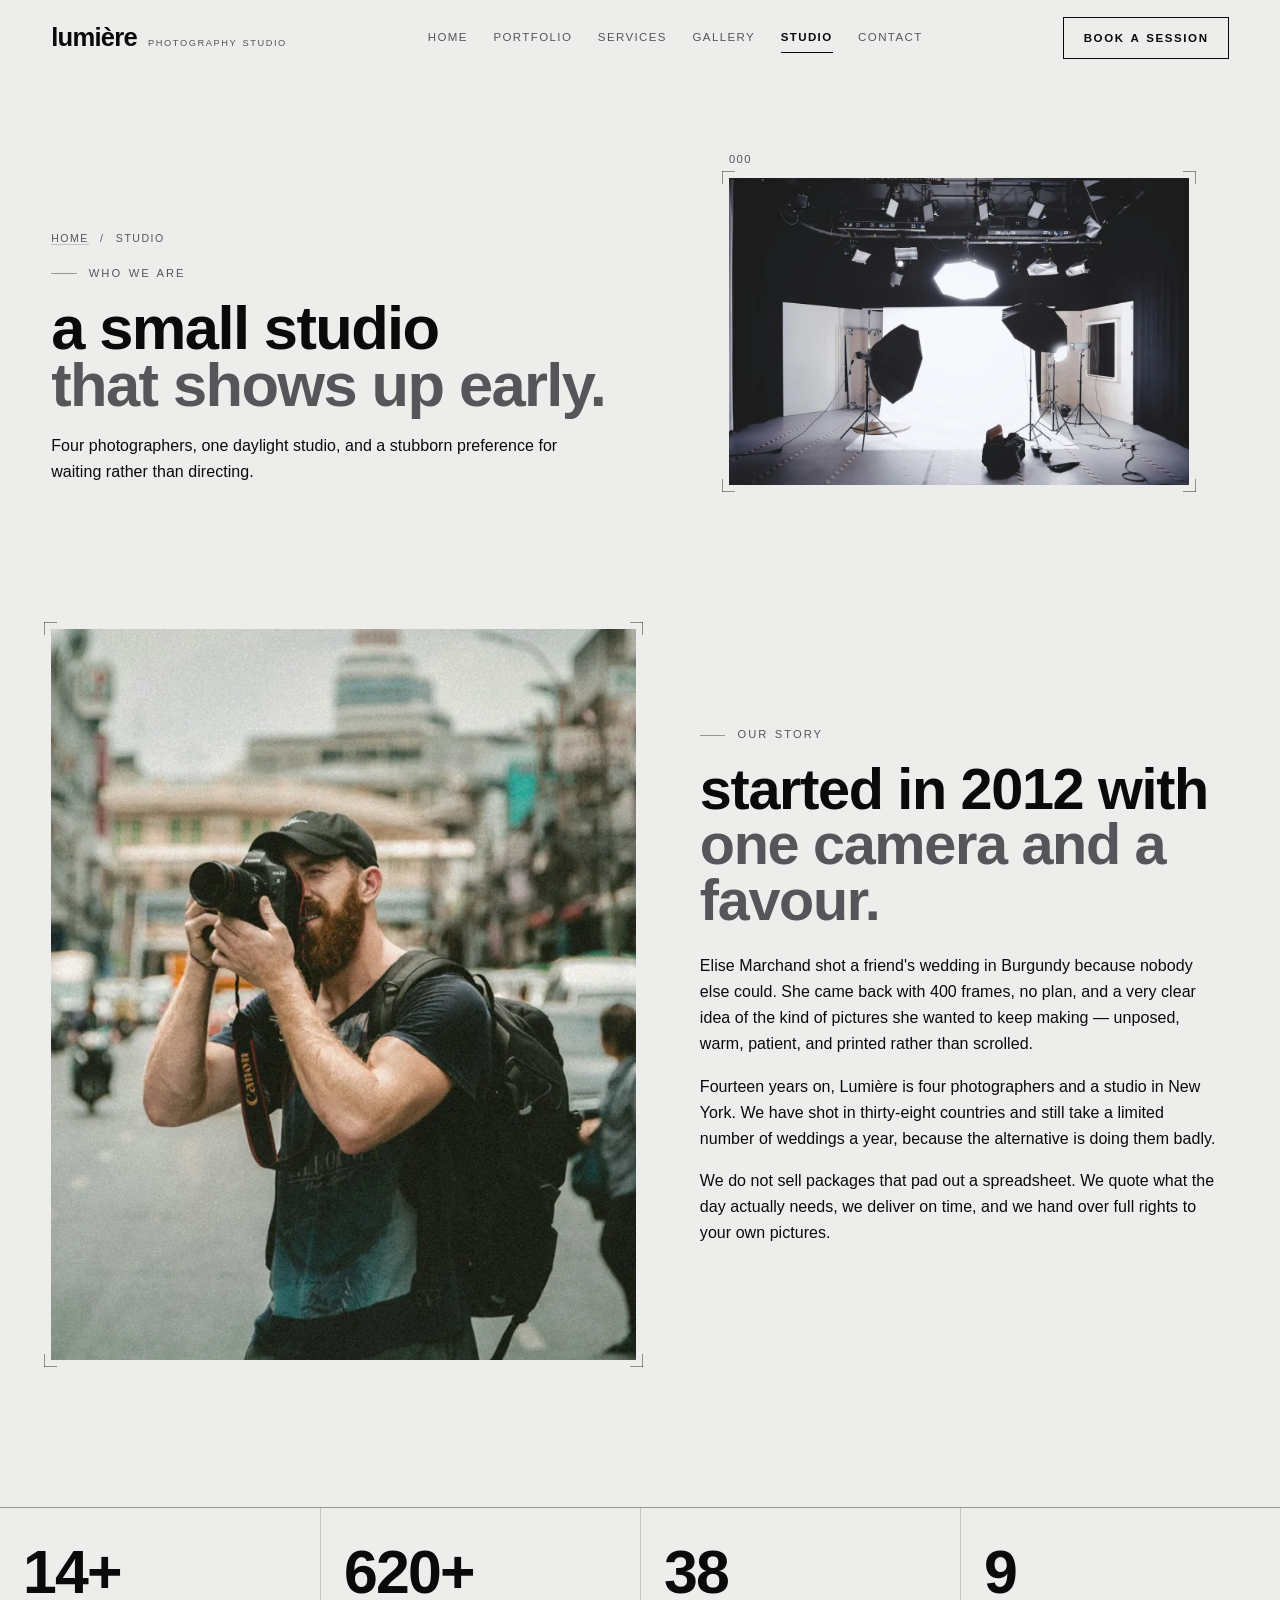
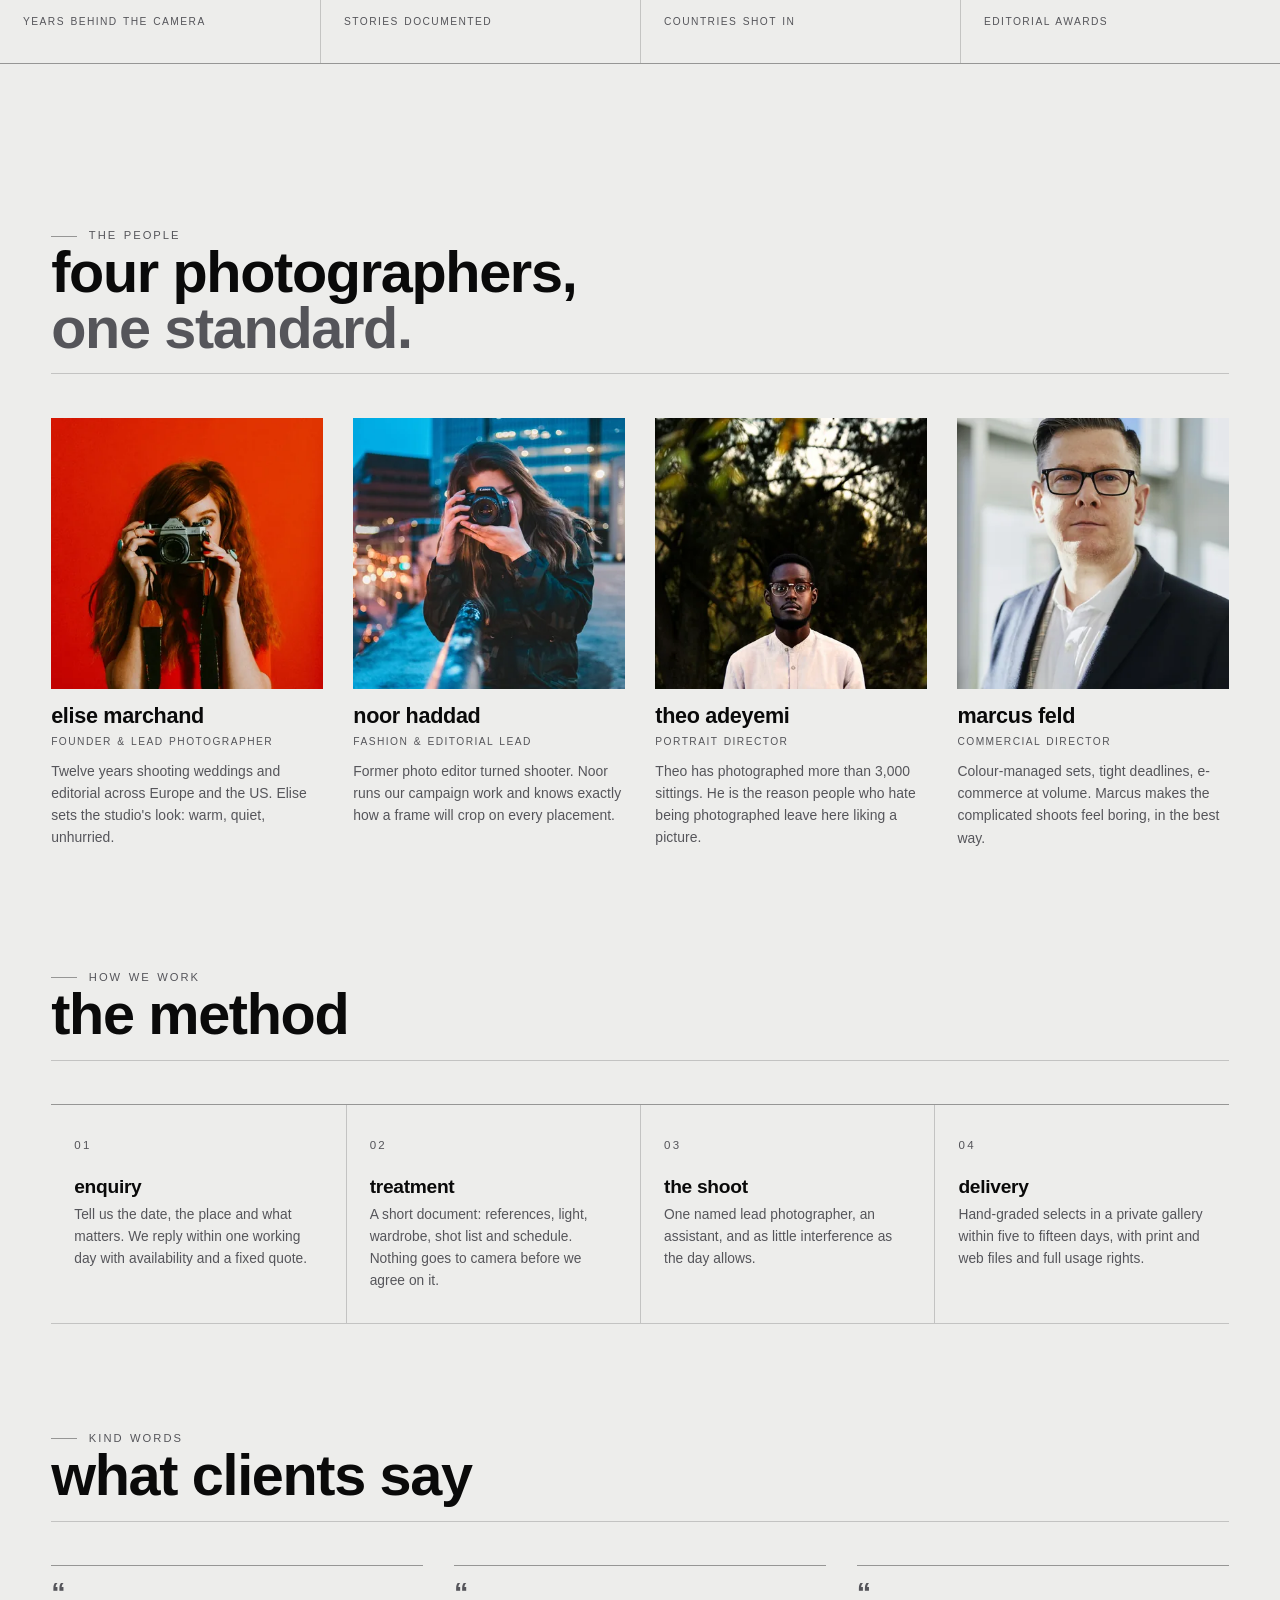
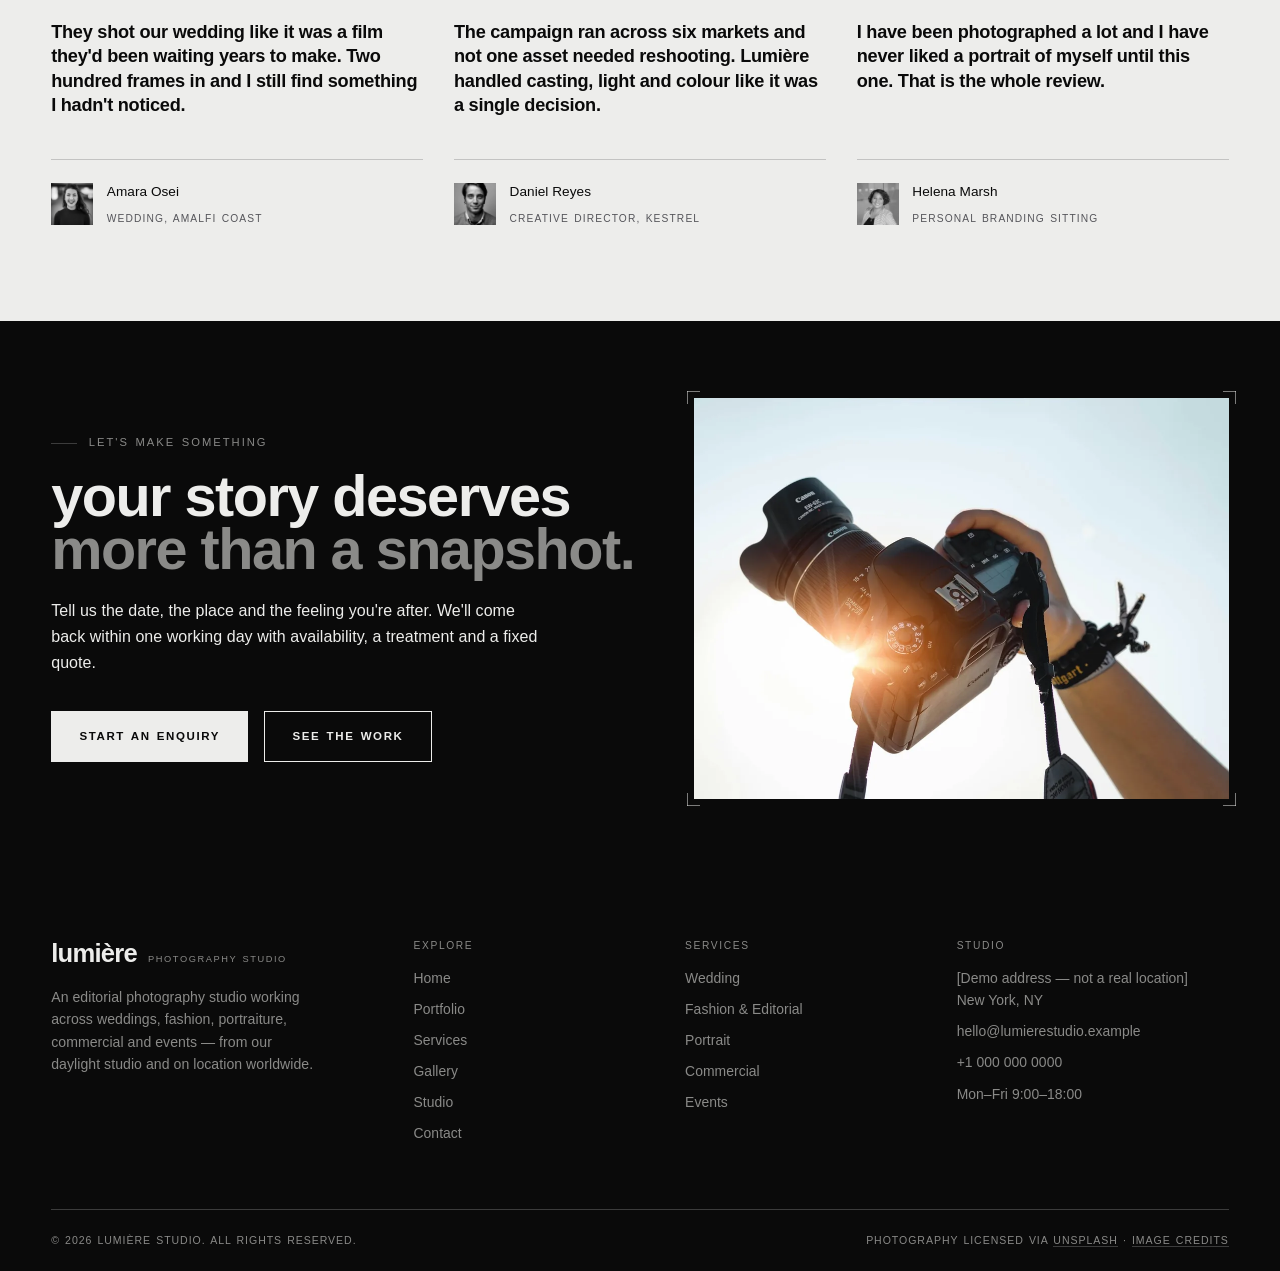
==== commit 7759ce7c: "type: new font pairing, scale retuned to the new metrics" ====
--- a/about.html
+++ b/about.html
@@ -11,8 +11,9 @@
 <meta property="og:type" content="website">
 <meta property="og:image" content="assets/images/hero/hero-golden-hour-vows-1400.webp">
 <link rel="icon" href="assets/favicon.svg" type="image/svg+xml">
-<link rel="preload" as="font" type="font/woff2" href="assets/fonts/syne-latin-800-normal.woff2" crossorigin>
-<link rel="preload" as="font" type="font/woff2" href="assets/fonts/space-grotesk-latin-400-normal.woff2" crossorigin>
+<link rel="preload" as="font" type="font/woff2" href="assets/fonts/bricolage-grotesque-latin-800-normal.woff2" crossorigin>
+<link rel="preload" as="font" type="font/woff2" href="assets/fonts/commissioner-latin-400-normal.woff2" crossorigin>
+<link rel="preload" as="font" type="font/woff2" href="assets/fonts/commissioner-latin-500-normal.woff2" crossorigin>
 <link rel="stylesheet" href="assets/css/main.css">
 </head>
 <body data-page="about">
--- a/assets/css/main.css
+++ b/assets/css/main.css
@@ -2,7 +2,7 @@
 
 /* ============================================================
    Lumière Studio — contact sheet design system
-   Type    : Syne (display) + Space Grotesk (text/UI), no serif
+   Type    : Bricolage Grotesque (display) + Commissioner (text/UI), no serif
    Colour  : ink #0A0A0A · paper #EDEDEB · grey #8A8A88
    Chrome  : hairlines only. No radii, no shadows, no gradients.
    ============================================================ */
@@ -16,9 +16,9 @@
   --rule-2:rgba(10,10,10,.38);
   --rule-on-ink:rgba(237,237,235,.22);
 
-  --display:"Syne","Helvetica Neue",Helvetica,Arial,sans-serif;
-  --sans:"Space Grotesk",-apple-system,BlinkMacSystemFont,"Segoe UI",Helvetica,Arial,sans-serif;
-  --mono:ui-monospace,SFMono-Regular,Menlo,"DejaVu Sans Mono",Consolas,monospace;
+  --display:"Bricolage Grotesque","Helvetica Neue",Helvetica,Arial,sans-serif;
+  --sans:"Commissioner",-apple-system,BlinkMacSystemFont,"Segoe UI",Helvetica,Arial,sans-serif;
+  --ui:var(--sans);        /* micro-labels, nav, buttons — tracked uppercase Commissioner */
 
   --pad:clamp(1.1rem,4vw,4rem);
   --maxw:1520px;
@@ -31,8 +31,8 @@
 @media (prefers-reduced-motion:reduce){html{scroll-behavior:auto}}
 body{
   margin:0;background:var(--paper);color:var(--ink);
-  font-family:var(--sans);font-weight:400;font-size:16.5px;line-height:1.62;
-  font-feature-settings:"tnum" 1;
+  font-family:var(--sans);font-weight:400;font-size:16.75px;line-height:1.6;
+  font-feature-settings:"tnum" 1;letter-spacing:.003em;
   -webkit-font-smoothing:antialiased;
 }
 img{display:block;max-width:100%;height:auto}
@@ -42,27 +42,36 @@
 
 /* ---------- type ---------- */
 h1,h2,h3,h4{
-  font-family:var(--display);font-weight:600;line-height:1;margin:0;
-  letter-spacing:-.02em;text-transform:lowercase;
+  font-family:var(--display);font-weight:600;line-height:1.02;margin:0;
+  letter-spacing:-.015em;text-transform:lowercase;
 }
 .h-display{
-  font-weight:800;font-size:clamp(2.5rem,9.6vw,9rem);line-height:.9;letter-spacing:-.045em;
-}
-.h1{font-size:clamp(2.1rem,6.4vw,5.2rem);line-height:.9;letter-spacing:-.035em;font-weight:800}
-.h2{font-size:clamp(1.75rem,4vw,3.3rem);line-height:.94;letter-spacing:-.03em;font-weight:800}
-.h3{font-size:clamp(1.25rem,2vw,1.75rem);letter-spacing:-.02em}
-.italic{font-style:normal;color:var(--grey-ink)}
+  font-weight:800;font-size:clamp(2.75rem,13.8vw,12.5rem);line-height:.88;letter-spacing:-.028em;
+}
+.h1{font-size:clamp(2.35rem,7.15vw,5.8rem);line-height:.92;letter-spacing:-.026em;font-weight:800}
+.h2{font-size:clamp(1.95rem,4.5vw,3.7rem);line-height:.96;letter-spacing:-.023em;font-weight:800}
+.h3{font-size:clamp(1.3rem,2.1vw,1.85rem);letter-spacing:-.018em}
+.italic{font-style:normal;font-weight:600;color:var(--grey-ink)}
 
 .eyebrow{
-  font-family:var(--mono);font-size:.68rem;font-weight:400;letter-spacing:.2em;
+  font-family:var(--ui);font-size:.7rem;font-weight:500;letter-spacing:.18em;
   text-transform:uppercase;color:var(--grey-ink);margin:0 0 1.1rem;
   display:flex;align-items:center;gap:.75rem;
 }
 .eyebrow::before{content:"";width:1.6rem;height:1px;background:var(--rule-2);flex:none}
 .eyebrow.center{justify-content:center}
-.lead{font-size:clamp(.98rem,1.05vw,1.08rem);color:var(--ink);max-width:60ch;line-height:1.66}
+.lead{font-size:clamp(1rem,1.06vw,1.1rem);color:var(--ink);max-width:58ch;line-height:1.62}
 p{margin:0 0 1.05em}
 .muted{color:var(--grey-ink)}
+
+/* tracked uppercase micro-labels: Commissioner has a narrow space,
+   so open word-spacing to keep multi-word labels legible */
+.eyebrow,.btn,.link-u,.nav a,.brand__sub,.crumbs,.filters button,
+.frame__c,.frame__m,.strip__foot,.series__n,.series__y,.series__c,
+.svc__n,.svc__price,.stat__l,.step__n,.member__r,.quote__r,.lb__cap,
+.field label,.info-item h4,.footer-col h4,.footer-bot,.marquee__t,.mobile-nav .meta{
+  word-spacing:.12em;
+}
 
 .wrap{width:100%;max-width:var(--maxw);margin-inline:auto;padding-inline:var(--pad)}
 .section{padding-block:clamp(3.4rem,7vw,7rem)}
@@ -72,7 +81,7 @@
 /* ---------- buttons ---------- */
 .btn{
   display:inline-flex;align-items:center;gap:.7rem;padding:.95rem 1.7rem;
-  font-family:var(--mono);font-size:.7rem;letter-spacing:.16em;text-transform:uppercase;
+  font-family:var(--ui);font-size:.72rem;font-weight:600;letter-spacing:.14em;text-transform:uppercase;
   border:1px solid var(--ink);color:var(--ink);background:transparent;border-radius:0;
   transition:background .25s var(--ease),color .25s var(--ease);
 }
@@ -80,8 +89,8 @@
 .btn--solid{background:var(--ink);color:var(--paper)}
 .btn--solid:hover{background:transparent;color:var(--ink)}
 .link-u{
-  display:inline-flex;align-items:center;gap:.5rem;font-family:var(--mono);font-size:.7rem;
-  letter-spacing:.16em;text-transform:uppercase;color:var(--ink);padding-bottom:.3rem;
+  display:inline-flex;align-items:center;gap:.5rem;font-family:var(--ui);font-size:.72rem;
+  font-weight:600;letter-spacing:.14em;text-transform:uppercase;color:var(--ink);padding-bottom:.3rem;
   border-bottom:1px solid var(--rule-2);transition:gap .25s var(--ease),border-color .25s var(--ease);
 }
 .link-u:hover{gap:.9rem;border-color:var(--ink)}
@@ -123,26 +132,26 @@
 /* ---------- frame (contact-sheet cell) ---------- */
 .frame{position:relative;display:block}
 .frame__n{
-  display:block;font-family:var(--mono);font-size:.68rem;letter-spacing:.14em;
-  color:var(--grey-ink);margin-bottom:.55rem;
-}
-.frame__n b{font-weight:400;color:var(--ink)}
+  display:block;font-family:var(--ui);font-size:.7rem;font-weight:500;letter-spacing:.12em;
+  font-variant-numeric:tabular-nums;color:var(--grey-ink);margin-bottom:.55rem;
+}
+.frame__n b{font-weight:600;color:var(--ink)}
 .on-ink .frame__n,.frame--ink .frame__n{color:var(--grey)}
 .frame__cap{display:block;padding-top:.75rem}
 .frame__t{
   display:block;font-family:var(--display);font-weight:600;text-transform:lowercase;
-  font-size:clamp(1.05rem,1.4vw,1.3rem);line-height:1.05;letter-spacing:-.02em;
+  font-size:clamp(1.08rem,1.45vw,1.35rem);line-height:1.1;letter-spacing:-.015em;
 }
 .frame__m{
-  display:block;font-family:var(--mono);font-size:.66rem;letter-spacing:.1em;
+  display:block;font-family:var(--ui);font-size:.68rem;font-weight:500;letter-spacing:.09em;
   color:var(--grey-ink);margin-top:.4rem;text-transform:uppercase;
 }
 .frame--ink .frame__m,.on-ink .frame__m{color:var(--grey)}
 .frame__c{
-  display:block;font-family:var(--mono);font-size:.62rem;letter-spacing:.18em;
+  display:block;font-family:var(--ui);font-size:.64rem;font-weight:500;letter-spacing:.16em;
   text-transform:uppercase;color:var(--grey-ink);margin-top:.35rem;
 }
-.frame__d{display:block;font-size:.86rem;color:var(--grey-ink);margin-top:.55rem;max-width:38ch}
+.frame__d{display:block;font-size:.86rem;line-height:1.55;color:var(--grey-ink);margin-top:.55rem;max-width:37ch}
 a.frame .media{transition:opacity .25s var(--ease)}
 a.frame:hover .media{opacity:.86}
 @media (prefers-reduced-motion:reduce){a.frame .media{transition:none}}
@@ -156,21 +165,21 @@
 .site-header__in{display:flex;align-items:center;justify-content:space-between;gap:2rem;height:clamp(60px,6vw,76px)}
 .brand{display:flex;align-items:baseline;gap:.7rem;flex:none;min-width:0}
 .brand__name{
-  font-family:var(--display);font-weight:800;font-size:clamp(1.15rem,1.7vw,1.5rem);
-  text-transform:lowercase;letter-spacing:-.035em;line-height:1;
+  font-family:var(--display);font-weight:800;font-size:clamp(1.2rem,2vw,1.78rem);
+  text-transform:lowercase;letter-spacing:-.03em;line-height:1;
 }
 .brand__sub{
-  font-family:var(--mono);font-size:.56rem;letter-spacing:.22em;text-transform:uppercase;
+  font-family:var(--ui);font-size:.58rem;font-weight:500;letter-spacing:.17em;text-transform:uppercase;
   color:var(--grey-ink);white-space:nowrap;
 }
 .nav{display:flex;align-items:center;gap:clamp(1rem,2vw,2rem)}
 .nav a{
-  font-family:var(--mono);font-size:.7rem;letter-spacing:.14em;text-transform:uppercase;
+  font-family:var(--ui);font-size:.72rem;font-weight:500;letter-spacing:.12em;text-transform:uppercase;
   color:var(--grey-ink);padding-block:.35rem;border-bottom:1px solid transparent;
   transition:color .2s linear,border-color .2s linear;
 }
 .nav a:hover{color:var(--ink);border-bottom-color:var(--ink)}
-.nav a[aria-current="page"]{color:var(--ink);border-bottom-color:var(--ink)}
+.nav a[aria-current="page"]{color:var(--ink);font-weight:600;border-bottom-color:var(--ink)}
 .header-cta{display:inline-flex;padding:.7rem 1.2rem}
 .burger{display:none;width:44px;height:44px;align-items:center;justify-content:center;flex:none;margin-right:-10px}
 .burger span{display:block;width:22px;height:1px;background:var(--ink);position:relative;transition:background .2s linear}
@@ -188,11 +197,11 @@
 }
 body.menu-open .mobile-nav{opacity:1;visibility:visible}
 .mobile-nav a{
-  font-family:var(--display);font-weight:800;text-transform:lowercase;letter-spacing:-.035em;
-  font-size:clamp(2rem,10vw,3rem);padding:.3rem 0;color:var(--ink);
+  font-family:var(--display);font-weight:800;text-transform:lowercase;letter-spacing:-.03em;
+  font-size:clamp(2.35rem,11.5vw,3.5rem);padding:.3rem 0;color:var(--ink);
 }
 .mobile-nav a+a{border-top:1px solid var(--rule)}
-.mobile-nav .meta{margin-top:2rem;font-family:var(--mono);font-size:.68rem;letter-spacing:.1em;color:var(--grey-ink);text-transform:uppercase}
+.mobile-nav .meta{margin-top:2rem;font-family:var(--ui);font-size:.7rem;font-weight:500;letter-spacing:.09em;color:var(--grey-ink);text-transform:uppercase}
 @media (max-width:1040px){.nav,.header-cta{display:none}.burger{display:flex}}
 
 /* ---------- reel (home hero) ---------- */
@@ -204,7 +213,7 @@
   display:grid;grid-template-columns:minmax(0,1fr) auto;gap:1.6rem 3rem;align-items:end;
   padding-block:clamp(1.6rem,3vw,2.6rem);
 }
-.reel__meta .lead{max-width:46ch;margin:0}
+.reel__meta .lead{max-width:45ch;margin:0}
 .reel__actions{display:flex;gap:.7rem;flex-wrap:wrap}
 @media (max-width:820px){.reel__meta{grid-template-columns:1fr;align-items:start}}
 
@@ -227,7 +236,7 @@
 .strip__foot{
   display:flex;justify-content:space-between;align-items:center;gap:1.5rem;flex-wrap:wrap;
   padding:0 var(--pad) clamp(.9rem,1.6vw,1.3rem);
-  font-family:var(--mono);font-size:.64rem;letter-spacing:.18em;text-transform:uppercase;color:var(--grey);
+  font-family:var(--ui);font-size:.66rem;font-weight:500;letter-spacing:.16em;text-transform:uppercase;color:var(--grey);
 }
 .strip__hint{display:inline-flex;align-items:center;gap:.6rem}
 .strip__hint i{display:block;width:2.2rem;height:1px;background:var(--grey);font-style:normal}
@@ -236,10 +245,10 @@
 .masthead{padding-top:clamp(2rem,4.5vw,4rem);padding-bottom:clamp(1.6rem,3vw,2.6rem)}
 .masthead__grid{display:grid;grid-template-columns:minmax(0,1fr) minmax(0,.92fr);gap:clamp(1.6rem,4vw,4rem);align-items:end}
 .masthead .lead{margin-top:1.1rem}
-.masthead .h1{font-size:clamp(1.9rem,4.3vw,3.5rem)}
+.masthead .h1{font-size:clamp(2.1rem,4.8vw,3.9rem)}
 .masthead__frame .media{aspect-ratio:3/2}
 @media (max-width:900px){.masthead__grid{grid-template-columns:1fr}}
-.crumbs{font-family:var(--mono);font-size:.64rem;letter-spacing:.16em;text-transform:uppercase;color:var(--grey-ink);margin-bottom:1.1rem}
+.crumbs{font-family:var(--ui);font-size:.66rem;font-weight:500;letter-spacing:.14em;text-transform:uppercase;color:var(--grey-ink);margin-bottom:1.1rem}
 .crumbs a{border-bottom:1px solid var(--rule)}
 .crumbs a:hover{border-color:var(--ink)}
 
@@ -278,11 +287,11 @@
   grid-template-columns:4.5rem minmax(0,1fr) 9rem 6rem;gap:1.2rem;
   padding-block:clamp(.9rem,1.9vw,1.5rem);border-bottom:1px solid var(--rule);
 }
-.series__n,.series__y,.series__c{font-family:var(--mono);font-size:.68rem;letter-spacing:.14em;text-transform:uppercase;color:var(--grey-ink)}
+.series__n,.series__y,.series__c{font-family:var(--ui);font-size:.7rem;font-weight:500;letter-spacing:.12em;font-variant-numeric:tabular-nums;text-transform:uppercase;color:var(--grey-ink)}
 .series__c{text-align:right}
 .series__name{
-  font-family:var(--display);font-weight:800;text-transform:lowercase;letter-spacing:-.035em;
-  font-size:clamp(1.5rem,3.6vw,3rem);line-height:1;
+  font-family:var(--display);font-weight:800;text-transform:lowercase;letter-spacing:-.03em;
+  font-size:clamp(1.7rem,4.1vw,3.4rem);line-height:1.04;
 }
 .series__peek{
   position:absolute;top:50%;right:16.5rem;width:clamp(150px,13vw,215px);
@@ -296,7 +305,7 @@
 @media (max-width:900px){
   .series__row{grid-template-columns:3.4rem minmax(0,1fr) auto;column-gap:1rem;row-gap:.35rem;align-items:baseline}
   .series__n{grid-column:1;grid-row:1}
-  .series__name{grid-column:2/-1;grid-row:1;font-size:clamp(1.5rem,7.4vw,2.4rem)}
+  .series__name{grid-column:2/-1;grid-row:1;font-size:clamp(1.7rem,8.2vw,2.7rem)}
   .series__y{grid-column:2;grid-row:2}
   .series__c{grid-column:3;grid-row:2;text-align:right}
   .series__peek{
@@ -310,12 +319,12 @@
 /* ---------- filters ---------- */
 .filters{display:flex;flex-wrap:wrap;gap:.4rem;margin-bottom:clamp(1.4rem,2.6vw,2.2rem)}
 .filters button{
-  padding:.55rem 1rem;border:1px solid var(--rule-2);font-family:var(--mono);font-size:.66rem;
-  letter-spacing:.14em;text-transform:uppercase;color:var(--grey-ink);
+  padding:.55rem 1rem;border:1px solid var(--rule-2);font-family:var(--ui);font-size:.68rem;
+  font-weight:500;letter-spacing:.12em;text-transform:uppercase;color:var(--grey-ink);
   transition:color .2s linear,border-color .2s linear,background .2s linear;
 }
 .filters button:hover{color:var(--ink);border-color:var(--ink)}
-.filters button.is-active{background:var(--ink);border-color:var(--ink);color:var(--paper)}
+.filters button.is-active{background:var(--ink);border-color:var(--ink);color:var(--paper);font-weight:600}
 
 /* ---------- service rows ---------- */
 .svc{
@@ -325,20 +334,20 @@
 .svc:last-child{border-bottom:1px solid var(--rule)}
 .svc--flip .svc__media{order:2}
 .svc__media .media{aspect-ratio:3/2}
-.svc__n{font-family:var(--mono);font-size:.8rem;letter-spacing:.24em;color:var(--grey-ink)}
+.svc__n{font-family:var(--ui);font-size:.82rem;font-weight:500;letter-spacing:.2em;font-variant-numeric:tabular-nums;color:var(--grey-ink)}
 .svc__list{list-style:none;padding:0;margin:1.2rem 0 1.6rem;display:grid;gap:.45rem}
 .svc__list li{font-size:.9rem;color:var(--ink);padding-left:1.35rem;position:relative}
 .svc__list li::before{content:"";position:absolute;left:0;top:.72em;width:.7rem;height:1px;background:var(--rule-2)}
-.svc__price{font-family:var(--mono);font-size:.7rem;letter-spacing:.14em;text-transform:uppercase;color:var(--grey-ink);margin-bottom:1.4rem}
-.svc__price b{color:var(--ink);font-weight:500}
+.svc__price{font-family:var(--ui);font-size:.72rem;font-weight:500;letter-spacing:.12em;text-transform:uppercase;color:var(--grey-ink);margin-bottom:1.4rem}
+.svc__price b{color:var(--ink);font-weight:600}
 @media (max-width:900px){.svc{grid-template-columns:1fr}.svc--flip .svc__media{order:0}}
 
 /* ---------- stats ---------- */
 .stats{display:grid;grid-template-columns:repeat(4,1fr);gap:0;border-block:1px solid var(--rule-2)}
 .stat{padding:clamp(1.4rem,2.6vw,2.2rem) clamp(.9rem,1.8vw,1.5rem);border-left:1px solid var(--rule)}
 .stat:first-child{border-left:0}
-.stat__n{font-family:var(--display);font-weight:800;font-size:clamp(2rem,4vw,3.1rem);letter-spacing:-.04em;line-height:1}
-.stat__l{font-family:var(--mono);font-size:.62rem;letter-spacing:.16em;text-transform:uppercase;color:var(--grey-ink);margin-top:.7rem}
+.stat__n{font-family:var(--display);font-weight:800;font-size:clamp(2.4rem,4.9vw,3.8rem);letter-spacing:-.03em;line-height:1;font-variant-numeric:tabular-nums}
+.stat__l{font-family:var(--ui);font-size:.64rem;font-weight:500;letter-spacing:.14em;text-transform:uppercase;color:var(--grey-ink);margin-top:.7rem}
 @media (max-width:700px){
   .stats{grid-template-columns:repeat(2,1fr)}
   .stat:nth-child(odd){border-left:0}
@@ -356,7 +365,7 @@
 .lb{position:fixed;inset:0;z-index:200;background:rgba(10,10,10,.97);color:var(--paper);display:none;align-items:center;justify-content:center;padding:clamp(1rem,4vw,3.5rem)}
 .lb.is-open{display:flex}
 .lb img{max-width:min(100%,1400px);max-height:80vh;object-fit:contain;width:auto;height:auto;border-radius:0}
-.lb__cap{position:absolute;left:0;right:0;bottom:clamp(1rem,3vw,2rem);text-align:center;font-family:var(--mono);font-size:.66rem;letter-spacing:.14em;text-transform:uppercase;color:var(--grey);padding-inline:2rem}
+.lb__cap{position:absolute;left:0;right:0;bottom:clamp(1rem,3vw,2rem);text-align:center;font-family:var(--ui);font-size:.68rem;font-weight:500;letter-spacing:.12em;text-transform:uppercase;color:var(--grey);padding-inline:2rem}
 .lb__btn{position:absolute;top:50%;transform:translateY(-50%);width:52px;height:52px;border:1px solid var(--rule-on-ink);display:grid;place-items:center;color:var(--paper);transition:background .2s linear,color .2s linear}
 .lb__btn:hover{background:var(--paper);color:var(--ink)}
 .lb__prev{left:clamp(.6rem,2vw,2rem)}.lb__next{right:clamp(.6rem,2vw,2rem)}
@@ -366,25 +375,25 @@
 
 /* ---------- testimonials ---------- */
 .quote{border-top:1px solid var(--rule-2);padding-top:1.2rem;display:flex;flex-direction:column;height:100%}
-.quote__mark{font-family:var(--display);font-weight:800;font-size:1.4rem;line-height:.6;color:var(--grey-ink);margin-bottom:1.1rem}
-.quote p{font-family:var(--display);font-weight:600;font-size:clamp(1.02rem,1.4vw,1.24rem);line-height:1.3;letter-spacing:-.02em;color:var(--ink);flex:1}
+.quote__mark{font-family:var(--display);font-weight:800;font-size:1.8rem;line-height:.6;color:var(--grey-ink);margin-bottom:1.1rem}
+.quote p{font-family:var(--display);font-weight:600;font-size:clamp(1.04rem,1.42vw,1.26rem);line-height:1.34;letter-spacing:-.014em;color:var(--ink);flex:1}
 .quote__by{display:flex;align-items:center;gap:.85rem;margin-top:1.4rem;padding-top:1.1rem;border-top:1px solid var(--rule)}
 .quote__by img{width:42px;height:42px;border-radius:0;object-fit:cover;flex:none;filter:grayscale(1)}
 .quote__n{font-size:.85rem;color:var(--ink)}
-.quote__r{font-family:var(--mono);font-size:.62rem;letter-spacing:.12em;text-transform:uppercase;color:var(--grey-ink)}
+.quote__r{font-family:var(--ui);font-size:.64rem;font-weight:500;letter-spacing:.11em;text-transform:uppercase;color:var(--grey-ink)}
 
 /* ---------- team ---------- */
 .member .media{aspect-ratio:1/1;margin-bottom:1rem}
-.member__n{font-family:var(--display);font-weight:600;text-transform:lowercase;font-size:1.3rem;letter-spacing:-.02em}
-.member__r{font-family:var(--mono);font-size:.62rem;letter-spacing:.16em;text-transform:uppercase;color:var(--grey-ink);margin-top:.4rem}
+.member__n{font-family:var(--display);font-weight:600;text-transform:lowercase;font-size:1.35rem;letter-spacing:-.015em}
+.member__r{font-family:var(--ui);font-size:.64rem;font-weight:500;letter-spacing:.14em;text-transform:uppercase;color:var(--grey-ink);margin-top:.4rem}
 .member__b{font-size:.87rem;color:var(--grey-ink);margin-top:.6rem}
 
 /* ---------- process ---------- */
 .steps{display:grid;grid-template-columns:repeat(4,1fr);gap:0;border-top:1px solid var(--rule-2)}
 .step{padding:clamp(1.4rem,2.4vw,2.2rem) clamp(1rem,1.8vw,1.6rem);border-left:1px solid var(--rule);border-bottom:1px solid var(--rule)}
 .step:first-child{border-left:0}
-.step__n{font-family:var(--mono);font-size:.7rem;letter-spacing:.24em;color:var(--grey-ink);margin-bottom:1.4rem}
-.step h3{font-size:1.15rem;margin-bottom:.5rem}
+.step__n{font-family:var(--ui);font-size:.72rem;font-weight:500;letter-spacing:.2em;font-variant-numeric:tabular-nums;color:var(--grey-ink);margin-bottom:1.4rem}
+.step h3{font-size:1.2rem;margin-bottom:.5rem}
 .step p{font-size:.86rem;color:var(--grey-ink);margin:0}
 @media (max-width:900px){.steps{grid-template-columns:repeat(2,1fr)}.step:nth-child(odd){border-left:0}}
 @media (max-width:520px){.steps{grid-template-columns:1fr}.step{border-left:0}}
@@ -392,7 +401,7 @@
 /* ---------- forms ---------- */
 .form{display:grid;gap:1.25rem}
 .field{display:grid;gap:.45rem}
-.field label{font-family:var(--mono);font-size:.63rem;letter-spacing:.16em;text-transform:uppercase;color:var(--grey-ink)}
+.field label{font-family:var(--ui);font-size:.65rem;font-weight:500;letter-spacing:.14em;text-transform:uppercase;color:var(--grey-ink)}
 .field input,.field select,.field textarea{
   width:100%;background:transparent;border:0;border-bottom:1px solid var(--rule-2);
   color:var(--ink);font-family:var(--sans);font-size:.95rem;font-weight:400;padding:.75rem 0;
@@ -411,7 +420,7 @@
 /* ---------- contact info ---------- */
 .info-item{padding-block:1.15rem;border-bottom:1px solid var(--rule)}
 .info-item:first-child{border-top:1px solid var(--rule)}
-.info-item h4{font-family:var(--mono);font-size:.63rem;letter-spacing:.16em;text-transform:uppercase;color:var(--grey-ink);font-weight:400;margin-bottom:.45rem}
+.info-item h4{font-family:var(--ui);font-size:.65rem;letter-spacing:.14em;text-transform:uppercase;color:var(--grey-ink);font-weight:500;margin-bottom:.45rem}
 .info-item p{margin:0;color:var(--ink);font-size:.95rem}
 .info-item a{border-bottom:1px solid var(--rule)}
 .info-item a:hover{border-color:var(--ink)}
@@ -431,8 +440,8 @@
 .cta-band .btn--solid{background:var(--paper);color:var(--ink)}
 .cta-band .btn--solid:hover{background:transparent;color:var(--paper)}
 .cta-band .media{aspect-ratio:4/3;background-color:var(--ink-2)}
-.cta-band__text>*{max-width:56ch}
-.cta-band .h1{font-size:clamp(1.9rem,4vw,3.4rem)}
+.cta-band__text>*{max-width:55ch}
+.cta-band .h1{font-size:clamp(2.1rem,4.5vw,3.8rem)}
 @media (max-width:900px){.cta-band__in{grid-template-columns:1fr}}
 
 /* ---------- footer ---------- */
@@ -443,14 +452,14 @@
 .site-footer .brand__name{color:var(--paper)}
 .site-footer .brand__sub{color:var(--grey)}
 .site-footer .muted{color:var(--grey)}
-.footer-col h4{font-family:var(--mono);font-size:.62rem;letter-spacing:.18em;text-transform:uppercase;color:var(--grey);font-weight:400;margin-bottom:1rem}
+.footer-col h4{font-family:var(--ui);font-size:.64rem;letter-spacing:.16em;text-transform:uppercase;color:var(--grey);font-weight:500;margin-bottom:1rem}
 .footer-col ul{list-style:none;margin:0;padding:0;display:grid;gap:.55rem}
 .footer-col a,.footer-col li{font-size:.87rem;color:var(--grey);transition:color .2s linear}
 .footer-col a:hover{color:var(--paper)}
 .footer-bot{
   display:flex;justify-content:space-between;gap:1.5rem;flex-wrap:wrap;padding-block:1.4rem;
-  border-top:1px solid var(--rule-on-ink);font-family:var(--mono);font-size:.64rem;
-  letter-spacing:.1em;text-transform:uppercase;color:var(--grey);
+  border-top:1px solid var(--rule-on-ink);font-family:var(--ui);font-size:.66rem;font-weight:500;
+  letter-spacing:.09em;text-transform:uppercase;color:var(--grey);
 }
 .footer-bot a{color:var(--grey);border-bottom:1px solid var(--rule-on-ink)}
 .footer-bot a:hover{color:var(--paper)}
@@ -465,7 +474,7 @@
 .marquee{overflow:hidden;border-block:1px solid var(--rule);padding-block:.9rem}
 .marquee__t{
   display:flex;gap:3rem;white-space:nowrap;animation:mq 40s linear infinite;
-  font-family:var(--mono);font-size:.72rem;letter-spacing:.24em;text-transform:uppercase;color:var(--grey-ink);
+  font-family:var(--ui);font-size:.74rem;font-weight:500;letter-spacing:.2em;text-transform:uppercase;color:var(--grey-ink);
 }
 .marquee__t span{display:flex;align-items:center;gap:3rem}
 .marquee__t i{color:var(--ink);font-style:normal}
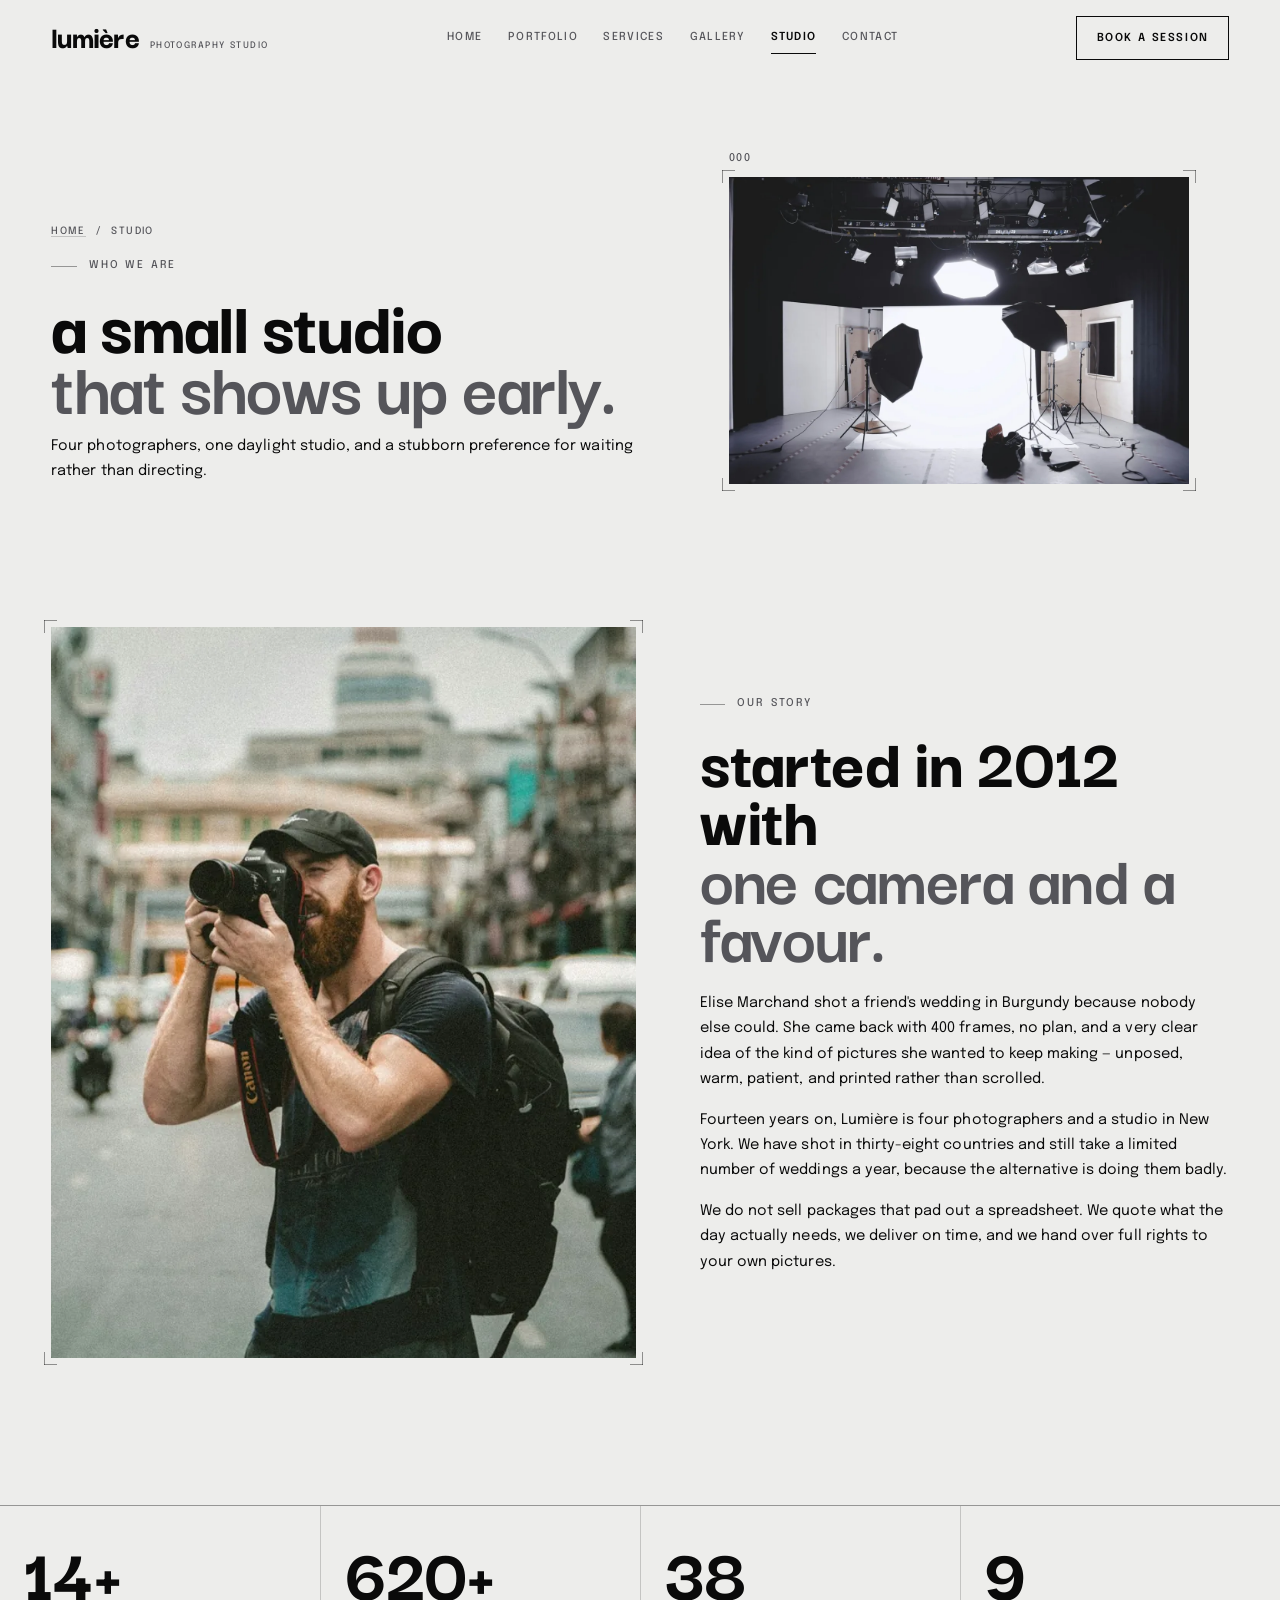
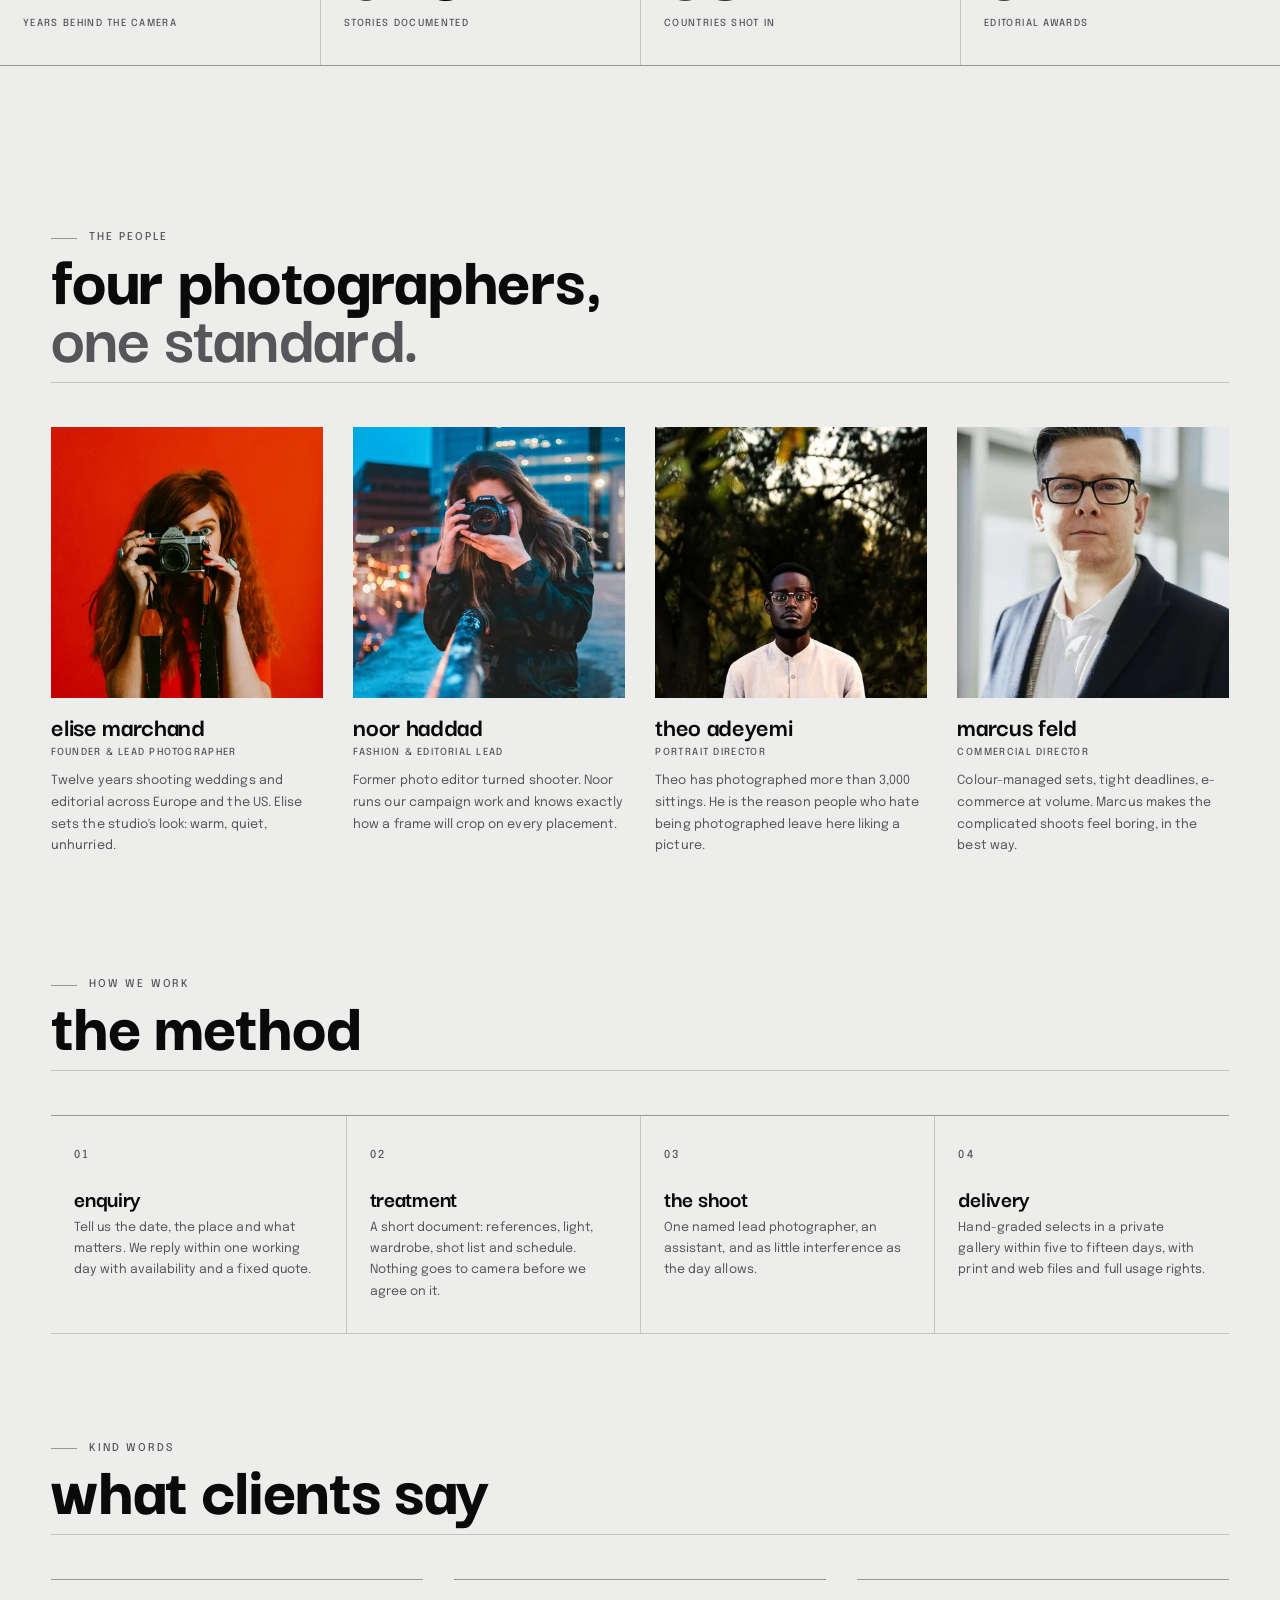
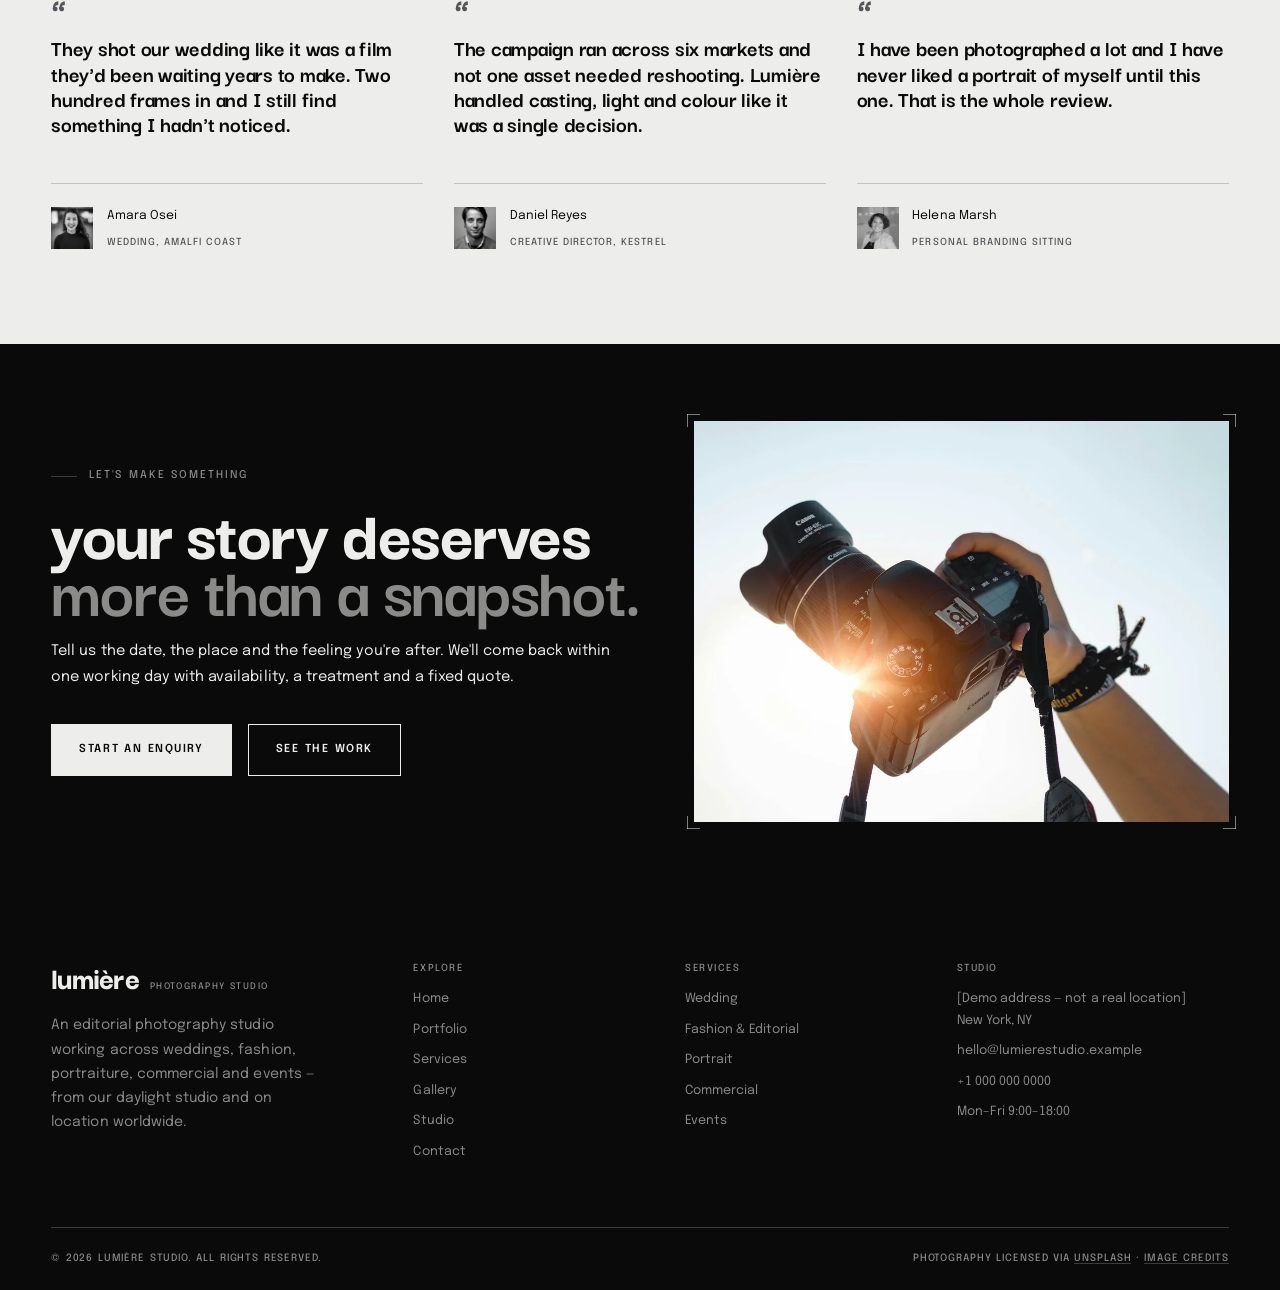
==== commit 48d10a79: "type: new font pairing, scale retuned to the new metrics" ====
--- a/about.html
+++ b/about.html
@@ -11,9 +11,9 @@
 <meta property="og:type" content="website">
 <meta property="og:image" content="assets/images/hero/hero-golden-hour-vows-1400.webp">
 <link rel="icon" href="assets/favicon.svg" type="image/svg+xml">
-<link rel="preload" as="font" type="font/woff2" href="assets/fonts/bricolage-grotesque-latin-800-normal.woff2" crossorigin>
-<link rel="preload" as="font" type="font/woff2" href="assets/fonts/commissioner-latin-400-normal.woff2" crossorigin>
-<link rel="preload" as="font" type="font/woff2" href="assets/fonts/commissioner-latin-500-normal.woff2" crossorigin>
+<link rel="preload" as="font" type="font/woff2" href="assets/fonts/darker-grotesque-latin-800-normal.woff2" crossorigin>
+<link rel="preload" as="font" type="font/woff2" href="assets/fonts/epilogue-latin-400-normal.woff2" crossorigin>
+<link rel="preload" as="font" type="font/woff2" href="assets/fonts/epilogue-latin-500-normal.woff2" crossorigin>
 <link rel="stylesheet" href="assets/css/main.css">
 </head>
 <body data-page="about">
--- a/assets/css/main.css
+++ b/assets/css/main.css
@@ -2,7 +2,7 @@
 
 /* ============================================================
    Lumière Studio — contact sheet design system
-   Type    : Bricolage Grotesque (display) + Commissioner (text/UI), no serif
+   Type    : Darker Grotesque (display) + Epilogue (text/UI), no serif
    Colour  : ink #0A0A0A · paper #EDEDEB · grey #8A8A88
    Chrome  : hairlines only. No radii, no shadows, no gradients.
    ============================================================ */
@@ -16,9 +16,9 @@
   --rule-2:rgba(10,10,10,.38);
   --rule-on-ink:rgba(237,237,235,.22);
 
-  --display:"Bricolage Grotesque","Helvetica Neue",Helvetica,Arial,sans-serif;
-  --sans:"Commissioner",-apple-system,BlinkMacSystemFont,"Segoe UI",Helvetica,Arial,sans-serif;
-  --ui:var(--sans);        /* micro-labels, nav, buttons — tracked uppercase Commissioner */
+  --display:"Darker Grotesque","Helvetica Neue",Helvetica,Arial,sans-serif;
+  --sans:"Epilogue",-apple-system,BlinkMacSystemFont,"Segoe UI",Helvetica,Arial,sans-serif;
+  --ui:var(--sans);        /* micro-labels, nav, buttons — tracked uppercase Epilogue */
 
   --pad:clamp(1.1rem,4vw,4rem);
   --maxw:1520px;
@@ -31,7 +31,7 @@
 @media (prefers-reduced-motion:reduce){html{scroll-behavior:auto}}
 body{
   margin:0;background:var(--paper);color:var(--ink);
-  font-family:var(--sans);font-weight:400;font-size:16.75px;line-height:1.6;
+  font-family:var(--sans);font-weight:400;font-size:15.25px;line-height:1.72;
   font-feature-settings:"tnum" 1;letter-spacing:.003em;
   -webkit-font-smoothing:antialiased;
 }
@@ -42,35 +42,36 @@
 
 /* ---------- type ---------- */
 h1,h2,h3,h4{
-  font-family:var(--display);font-weight:600;line-height:1.02;margin:0;
-  letter-spacing:-.015em;text-transform:lowercase;
+  font-family:var(--display);font-weight:700;line-height:.85;margin:0;
+  letter-spacing:-.012em;text-transform:lowercase;
 }
 .h-display{
-  font-weight:800;font-size:clamp(2.75rem,13.8vw,12.5rem);line-height:.88;letter-spacing:-.028em;
-}
-.h1{font-size:clamp(2.35rem,7.15vw,5.8rem);line-height:.92;letter-spacing:-.026em;font-weight:800}
-.h2{font-size:clamp(1.95rem,4.5vw,3.7rem);line-height:.96;letter-spacing:-.023em;font-weight:800}
-.h3{font-size:clamp(1.3rem,2.1vw,1.85rem);letter-spacing:-.018em}
-.italic{font-style:normal;font-weight:600;color:var(--grey-ink)}
+  font-weight:800;font-size:clamp(3.5rem,17.5vw,15.9rem);line-height:.74;letter-spacing:-.022em;
+}
+.h1{font-size:clamp(2.98rem,9.05vw,7.35rem);line-height:.77;letter-spacing:-.02em;font-weight:800}
+.h2{font-size:clamp(2.48rem,5.7vw,4.7rem);line-height:.8;letter-spacing:-.018em;font-weight:800}
+.h3{font-size:clamp(1.65rem,2.67vw,2.35rem);letter-spacing:-.014em}
+.italic{font-style:normal;font-weight:700;color:var(--grey-ink)}
 
 .eyebrow{
-  font-family:var(--ui);font-size:.7rem;font-weight:500;letter-spacing:.18em;
+  font-family:var(--ui);font-size:.67rem;font-weight:500;letter-spacing:.18em;
   text-transform:uppercase;color:var(--grey-ink);margin:0 0 1.1rem;
   display:flex;align-items:center;gap:.75rem;
 }
 .eyebrow::before{content:"";width:1.6rem;height:1px;background:var(--rule-2);flex:none}
 .eyebrow.center{justify-content:center}
-.lead{font-size:clamp(1rem,1.06vw,1.1rem);color:var(--ink);max-width:58ch;line-height:1.62}
+.lead{font-size:clamp(.91rem,.96vw,1rem);color:var(--ink);max-width:76ch;line-height:1.74}
 p{margin:0 0 1.05em}
 .muted{color:var(--grey-ink)}
 
-/* tracked uppercase micro-labels: Commissioner has a narrow space,
-   so open word-spacing to keep multi-word labels legible */
+/* tracked uppercase micro-labels: Epilogue has a generous space (.250em vs
+   Commissioner's .192em), so the old .12em word-spacing is halved to keep
+   the gap between tracked words the same width it was */
 .eyebrow,.btn,.link-u,.nav a,.brand__sub,.crumbs,.filters button,
 .frame__c,.frame__m,.strip__foot,.series__n,.series__y,.series__c,
 .svc__n,.svc__price,.stat__l,.step__n,.member__r,.quote__r,.lb__cap,
 .field label,.info-item h4,.footer-col h4,.footer-bot,.marquee__t,.mobile-nav .meta{
-  word-spacing:.12em;
+  word-spacing:.06em;
 }
 
 .wrap{width:100%;max-width:var(--maxw);margin-inline:auto;padding-inline:var(--pad)}
@@ -81,7 +82,7 @@
 /* ---------- buttons ---------- */
 .btn{
   display:inline-flex;align-items:center;gap:.7rem;padding:.95rem 1.7rem;
-  font-family:var(--ui);font-size:.72rem;font-weight:600;letter-spacing:.14em;text-transform:uppercase;
+  font-family:var(--ui);font-size:.69rem;font-weight:600;letter-spacing:.14em;text-transform:uppercase;
   border:1px solid var(--ink);color:var(--ink);background:transparent;border-radius:0;
   transition:background .25s var(--ease),color .25s var(--ease);
 }
@@ -89,7 +90,7 @@
 .btn--solid{background:var(--ink);color:var(--paper)}
 .btn--solid:hover{background:transparent;color:var(--ink)}
 .link-u{
-  display:inline-flex;align-items:center;gap:.5rem;font-family:var(--ui);font-size:.72rem;
+  display:inline-flex;align-items:center;gap:.5rem;font-family:var(--ui);font-size:.69rem;
   font-weight:600;letter-spacing:.14em;text-transform:uppercase;color:var(--ink);padding-bottom:.3rem;
   border-bottom:1px solid var(--rule-2);transition:gap .25s var(--ease),border-color .25s var(--ease);
 }
@@ -132,26 +133,26 @@
 /* ---------- frame (contact-sheet cell) ---------- */
 .frame{position:relative;display:block}
 .frame__n{
-  display:block;font-family:var(--ui);font-size:.7rem;font-weight:500;letter-spacing:.12em;
-  font-variant-numeric:tabular-nums;color:var(--grey-ink);margin-bottom:.55rem;
+  display:block;font-family:var(--ui);font-size:.67rem;font-weight:500;letter-spacing:.12em;
+  font-variant-numeric:tabular-nums;font-feature-settings:"tnum" 1;color:var(--grey-ink);margin-bottom:.55rem;
 }
 .frame__n b{font-weight:600;color:var(--ink)}
 .on-ink .frame__n,.frame--ink .frame__n{color:var(--grey)}
 .frame__cap{display:block;padding-top:.75rem}
 .frame__t{
-  display:block;font-family:var(--display);font-weight:600;text-transform:lowercase;
-  font-size:clamp(1.08rem,1.45vw,1.35rem);line-height:1.1;letter-spacing:-.015em;
+  display:block;font-family:var(--display);font-weight:700;text-transform:lowercase;
+  font-size:clamp(1.37rem,1.84vw,1.71rem);line-height:.92;letter-spacing:-.012em;
 }
 .frame__m{
-  display:block;font-family:var(--ui);font-size:.68rem;font-weight:500;letter-spacing:.09em;
+  display:block;font-family:var(--ui);font-size:.65rem;font-weight:500;letter-spacing:.09em;
   color:var(--grey-ink);margin-top:.4rem;text-transform:uppercase;
 }
 .frame--ink .frame__m,.on-ink .frame__m{color:var(--grey)}
 .frame__c{
-  display:block;font-family:var(--ui);font-size:.64rem;font-weight:500;letter-spacing:.16em;
+  display:block;font-family:var(--ui);font-size:.61rem;font-weight:500;letter-spacing:.16em;
   text-transform:uppercase;color:var(--grey-ink);margin-top:.35rem;
 }
-.frame__d{display:block;font-size:.86rem;line-height:1.55;color:var(--grey-ink);margin-top:.55rem;max-width:37ch}
+.frame__d{display:block;font-size:.78rem;line-height:1.68;color:var(--grey-ink);margin-top:.55rem;max-width:48ch}
 a.frame .media{transition:opacity .25s var(--ease)}
 a.frame:hover .media{opacity:.86}
 @media (prefers-reduced-motion:reduce){a.frame .media{transition:none}}
@@ -165,16 +166,16 @@
 .site-header__in{display:flex;align-items:center;justify-content:space-between;gap:2rem;height:clamp(60px,6vw,76px)}
 .brand{display:flex;align-items:baseline;gap:.7rem;flex:none;min-width:0}
 .brand__name{
-  font-family:var(--display);font-weight:800;font-size:clamp(1.2rem,2vw,1.78rem);
-  text-transform:lowercase;letter-spacing:-.03em;line-height:1;
+  font-family:var(--display);font-weight:800;font-size:clamp(1.52rem,2.54vw,2.26rem);
+  text-transform:lowercase;letter-spacing:-.024em;line-height:.84;
 }
 .brand__sub{
-  font-family:var(--ui);font-size:.58rem;font-weight:500;letter-spacing:.17em;text-transform:uppercase;
+  font-family:var(--ui);font-size:.56rem;font-weight:500;letter-spacing:.17em;text-transform:uppercase;
   color:var(--grey-ink);white-space:nowrap;
 }
 .nav{display:flex;align-items:center;gap:clamp(1rem,2vw,2rem)}
 .nav a{
-  font-family:var(--ui);font-size:.72rem;font-weight:500;letter-spacing:.12em;text-transform:uppercase;
+  font-family:var(--ui);font-size:.69rem;font-weight:500;letter-spacing:.12em;text-transform:uppercase;
   color:var(--grey-ink);padding-block:.35rem;border-bottom:1px solid transparent;
   transition:color .2s linear,border-color .2s linear;
 }
@@ -197,11 +198,11 @@
 }
 body.menu-open .mobile-nav{opacity:1;visibility:visible}
 .mobile-nav a{
-  font-family:var(--display);font-weight:800;text-transform:lowercase;letter-spacing:-.03em;
-  font-size:clamp(2.35rem,11.5vw,3.5rem);padding:.3rem 0;color:var(--ink);
+  font-family:var(--display);font-weight:800;text-transform:lowercase;letter-spacing:-.024em;
+  font-size:clamp(2.98rem,14.6vw,4.45rem);line-height:.85;padding:.3rem 0;color:var(--ink);
 }
 .mobile-nav a+a{border-top:1px solid var(--rule)}
-.mobile-nav .meta{margin-top:2rem;font-family:var(--ui);font-size:.7rem;font-weight:500;letter-spacing:.09em;color:var(--grey-ink);text-transform:uppercase}
+.mobile-nav .meta{margin-top:2rem;font-family:var(--ui);font-size:.67rem;font-weight:500;letter-spacing:.09em;color:var(--grey-ink);text-transform:uppercase}
 @media (max-width:1040px){.nav,.header-cta{display:none}.burger{display:flex}}
 
 /* ---------- reel (home hero) ---------- */
@@ -213,7 +214,7 @@
   display:grid;grid-template-columns:minmax(0,1fr) auto;gap:1.6rem 3rem;align-items:end;
   padding-block:clamp(1.6rem,3vw,2.6rem);
 }
-.reel__meta .lead{max-width:45ch;margin:0}
+.reel__meta .lead{max-width:59ch;margin:0}
 .reel__actions{display:flex;gap:.7rem;flex-wrap:wrap}
 @media (max-width:820px){.reel__meta{grid-template-columns:1fr;align-items:start}}
 
@@ -236,7 +237,7 @@
 .strip__foot{
   display:flex;justify-content:space-between;align-items:center;gap:1.5rem;flex-wrap:wrap;
   padding:0 var(--pad) clamp(.9rem,1.6vw,1.3rem);
-  font-family:var(--ui);font-size:.66rem;font-weight:500;letter-spacing:.16em;text-transform:uppercase;color:var(--grey);
+  font-family:var(--ui);font-size:.63rem;font-weight:500;letter-spacing:.16em;text-transform:uppercase;color:var(--grey);
 }
 .strip__hint{display:inline-flex;align-items:center;gap:.6rem}
 .strip__hint i{display:block;width:2.2rem;height:1px;background:var(--grey);font-style:normal}
@@ -245,10 +246,10 @@
 .masthead{padding-top:clamp(2rem,4.5vw,4rem);padding-bottom:clamp(1.6rem,3vw,2.6rem)}
 .masthead__grid{display:grid;grid-template-columns:minmax(0,1fr) minmax(0,.92fr);gap:clamp(1.6rem,4vw,4rem);align-items:end}
 .masthead .lead{margin-top:1.1rem}
-.masthead .h1{font-size:clamp(2.1rem,4.8vw,3.9rem)}
+.masthead .h1{font-size:clamp(2.67rem,6.1vw,4.95rem)}
 .masthead__frame .media{aspect-ratio:3/2}
 @media (max-width:900px){.masthead__grid{grid-template-columns:1fr}}
-.crumbs{font-family:var(--ui);font-size:.66rem;font-weight:500;letter-spacing:.14em;text-transform:uppercase;color:var(--grey-ink);margin-bottom:1.1rem}
+.crumbs{font-family:var(--ui);font-size:.63rem;font-weight:500;letter-spacing:.14em;text-transform:uppercase;color:var(--grey-ink);margin-bottom:1.1rem}
 .crumbs a{border-bottom:1px solid var(--rule)}
 .crumbs a:hover{border-color:var(--ink)}
 
@@ -287,11 +288,11 @@
   grid-template-columns:4.5rem minmax(0,1fr) 9rem 6rem;gap:1.2rem;
   padding-block:clamp(.9rem,1.9vw,1.5rem);border-bottom:1px solid var(--rule);
 }
-.series__n,.series__y,.series__c{font-family:var(--ui);font-size:.7rem;font-weight:500;letter-spacing:.12em;font-variant-numeric:tabular-nums;text-transform:uppercase;color:var(--grey-ink)}
+.series__n,.series__y,.series__c{font-family:var(--ui);font-size:.67rem;font-weight:500;letter-spacing:.12em;font-variant-numeric:tabular-nums;font-feature-settings:"tnum" 1;text-transform:uppercase;color:var(--grey-ink)}
 .series__c{text-align:right}
 .series__name{
-  font-family:var(--display);font-weight:800;text-transform:lowercase;letter-spacing:-.03em;
-  font-size:clamp(1.7rem,4.1vw,3.4rem);line-height:1.04;
+  font-family:var(--display);font-weight:800;text-transform:lowercase;letter-spacing:-.024em;
+  font-size:clamp(2.16rem,5.2vw,4.32rem);line-height:.87;
 }
 .series__peek{
   position:absolute;top:50%;right:16.5rem;width:clamp(150px,13vw,215px);
@@ -305,7 +306,7 @@
 @media (max-width:900px){
   .series__row{grid-template-columns:3.4rem minmax(0,1fr) auto;column-gap:1rem;row-gap:.35rem;align-items:baseline}
   .series__n{grid-column:1;grid-row:1}
-  .series__name{grid-column:2/-1;grid-row:1;font-size:clamp(1.7rem,8.2vw,2.7rem)}
+  .series__name{grid-column:2/-1;grid-row:1;font-size:clamp(2.16rem,10.4vw,3.43rem)}
   .series__y{grid-column:2;grid-row:2}
   .series__c{grid-column:3;grid-row:2;text-align:right}
   .series__peek{
@@ -319,7 +320,7 @@
 /* ---------- filters ---------- */
 .filters{display:flex;flex-wrap:wrap;gap:.4rem;margin-bottom:clamp(1.4rem,2.6vw,2.2rem)}
 .filters button{
-  padding:.55rem 1rem;border:1px solid var(--rule-2);font-family:var(--ui);font-size:.68rem;
+  padding:.55rem 1rem;border:1px solid var(--rule-2);font-family:var(--ui);font-size:.65rem;
   font-weight:500;letter-spacing:.12em;text-transform:uppercase;color:var(--grey-ink);
   transition:color .2s linear,border-color .2s linear,background .2s linear;
 }
@@ -334,11 +335,11 @@
 .svc:last-child{border-bottom:1px solid var(--rule)}
 .svc--flip .svc__media{order:2}
 .svc__media .media{aspect-ratio:3/2}
-.svc__n{font-family:var(--ui);font-size:.82rem;font-weight:500;letter-spacing:.2em;font-variant-numeric:tabular-nums;color:var(--grey-ink)}
+.svc__n{font-family:var(--ui);font-size:.79rem;font-weight:500;letter-spacing:.2em;font-variant-numeric:tabular-nums;font-feature-settings:"tnum" 1;color:var(--grey-ink)}
 .svc__list{list-style:none;padding:0;margin:1.2rem 0 1.6rem;display:grid;gap:.45rem}
-.svc__list li{font-size:.9rem;color:var(--ink);padding-left:1.35rem;position:relative}
+.svc__list li{font-size:.82rem;color:var(--ink);padding-left:1.35rem;position:relative}
 .svc__list li::before{content:"";position:absolute;left:0;top:.72em;width:.7rem;height:1px;background:var(--rule-2)}
-.svc__price{font-family:var(--ui);font-size:.72rem;font-weight:500;letter-spacing:.12em;text-transform:uppercase;color:var(--grey-ink);margin-bottom:1.4rem}
+.svc__price{font-family:var(--ui);font-size:.69rem;font-weight:500;letter-spacing:.12em;text-transform:uppercase;color:var(--grey-ink);margin-bottom:1.4rem}
 .svc__price b{color:var(--ink);font-weight:600}
 @media (max-width:900px){.svc{grid-template-columns:1fr}.svc--flip .svc__media{order:0}}
 
@@ -346,8 +347,10 @@
 .stats{display:grid;grid-template-columns:repeat(4,1fr);gap:0;border-block:1px solid var(--rule-2)}
 .stat{padding:clamp(1.4rem,2.6vw,2.2rem) clamp(.9rem,1.8vw,1.5rem);border-left:1px solid var(--rule)}
 .stat:first-child{border-left:0}
-.stat__n{font-family:var(--display);font-weight:800;font-size:clamp(2.4rem,4.9vw,3.8rem);letter-spacing:-.03em;line-height:1;font-variant-numeric:tabular-nums}
-.stat__l{font-family:var(--ui);font-size:.64rem;font-weight:500;letter-spacing:.14em;text-transform:uppercase;color:var(--grey-ink);margin-top:.7rem}
+/* Darker Grotesque has no `tnum`; these figures are one-per-cell in a ruled
+   band and never stack into a column, so proportional widths are fine. */
+.stat__n{font-family:var(--display);font-weight:800;font-size:clamp(3.05rem,6.22vw,4.83rem);letter-spacing:-.024em;line-height:.84;font-variant-numeric:tabular-nums}
+.stat__l{font-family:var(--ui);font-size:.61rem;font-weight:500;letter-spacing:.14em;text-transform:uppercase;color:var(--grey-ink);margin-top:.7rem}
 @media (max-width:700px){
   .stats{grid-template-columns:repeat(2,1fr)}
   .stat:nth-child(odd){border-left:0}
@@ -365,7 +368,7 @@
 .lb{position:fixed;inset:0;z-index:200;background:rgba(10,10,10,.97);color:var(--paper);display:none;align-items:center;justify-content:center;padding:clamp(1rem,4vw,3.5rem)}
 .lb.is-open{display:flex}
 .lb img{max-width:min(100%,1400px);max-height:80vh;object-fit:contain;width:auto;height:auto;border-radius:0}
-.lb__cap{position:absolute;left:0;right:0;bottom:clamp(1rem,3vw,2rem);text-align:center;font-family:var(--ui);font-size:.68rem;font-weight:500;letter-spacing:.12em;text-transform:uppercase;color:var(--grey);padding-inline:2rem}
+.lb__cap{position:absolute;left:0;right:0;bottom:clamp(1rem,3vw,2rem);text-align:center;font-family:var(--ui);font-size:.65rem;font-weight:500;letter-spacing:.12em;text-transform:uppercase;color:var(--grey);padding-inline:2rem}
 .lb__btn{position:absolute;top:50%;transform:translateY(-50%);width:52px;height:52px;border:1px solid var(--rule-on-ink);display:grid;place-items:center;color:var(--paper);transition:background .2s linear,color .2s linear}
 .lb__btn:hover{background:var(--paper);color:var(--ink)}
 .lb__prev{left:clamp(.6rem,2vw,2rem)}.lb__next{right:clamp(.6rem,2vw,2rem)}
@@ -375,36 +378,36 @@
 
 /* ---------- testimonials ---------- */
 .quote{border-top:1px solid var(--rule-2);padding-top:1.2rem;display:flex;flex-direction:column;height:100%}
-.quote__mark{font-family:var(--display);font-weight:800;font-size:1.8rem;line-height:.6;color:var(--grey-ink);margin-bottom:1.1rem}
-.quote p{font-family:var(--display);font-weight:600;font-size:clamp(1.04rem,1.42vw,1.26rem);line-height:1.34;letter-spacing:-.014em;color:var(--ink);flex:1}
+.quote__mark{font-family:var(--display);font-weight:800;font-size:2.29rem;line-height:.52;color:var(--grey-ink);margin-bottom:1.1rem}
+.quote p{font-family:var(--display);font-weight:700;font-size:clamp(1.32rem,1.8vw,1.6rem);line-height:1.1;letter-spacing:-.011em;color:var(--ink);flex:1}
 .quote__by{display:flex;align-items:center;gap:.85rem;margin-top:1.4rem;padding-top:1.1rem;border-top:1px solid var(--rule)}
 .quote__by img{width:42px;height:42px;border-radius:0;object-fit:cover;flex:none;filter:grayscale(1)}
-.quote__n{font-size:.85rem;color:var(--ink)}
-.quote__r{font-family:var(--ui);font-size:.64rem;font-weight:500;letter-spacing:.11em;text-transform:uppercase;color:var(--grey-ink)}
+.quote__n{font-size:.77rem;color:var(--ink)}
+.quote__r{font-family:var(--ui);font-size:.61rem;font-weight:500;letter-spacing:.11em;text-transform:uppercase;color:var(--grey-ink)}
 
 /* ---------- team ---------- */
 .member .media{aspect-ratio:1/1;margin-bottom:1rem}
-.member__n{font-family:var(--display);font-weight:600;text-transform:lowercase;font-size:1.35rem;letter-spacing:-.015em}
-.member__r{font-family:var(--ui);font-size:.64rem;font-weight:500;letter-spacing:.14em;text-transform:uppercase;color:var(--grey-ink);margin-top:.4rem}
-.member__b{font-size:.87rem;color:var(--grey-ink);margin-top:.6rem}
+.member__n{font-family:var(--display);font-weight:700;text-transform:lowercase;font-size:1.71rem;letter-spacing:-.012em}
+.member__r{font-family:var(--ui);font-size:.61rem;font-weight:500;letter-spacing:.14em;text-transform:uppercase;color:var(--grey-ink);margin-top:.4rem}
+.member__b{font-size:.79rem;color:var(--grey-ink);margin-top:.6rem}
 
 /* ---------- process ---------- */
 .steps{display:grid;grid-template-columns:repeat(4,1fr);gap:0;border-top:1px solid var(--rule-2)}
 .step{padding:clamp(1.4rem,2.4vw,2.2rem) clamp(1rem,1.8vw,1.6rem);border-left:1px solid var(--rule);border-bottom:1px solid var(--rule)}
 .step:first-child{border-left:0}
-.step__n{font-family:var(--ui);font-size:.72rem;font-weight:500;letter-spacing:.2em;font-variant-numeric:tabular-nums;color:var(--grey-ink);margin-bottom:1.4rem}
-.step h3{font-size:1.2rem;margin-bottom:.5rem}
-.step p{font-size:.86rem;color:var(--grey-ink);margin:0}
+.step__n{font-family:var(--ui);font-size:.69rem;font-weight:500;letter-spacing:.2em;font-variant-numeric:tabular-nums;font-feature-settings:"tnum" 1;color:var(--grey-ink);margin-bottom:1.4rem}
+.step h3{font-size:1.52rem;margin-bottom:.5rem}
+.step p{font-size:.78rem;color:var(--grey-ink);margin:0}
 @media (max-width:900px){.steps{grid-template-columns:repeat(2,1fr)}.step:nth-child(odd){border-left:0}}
 @media (max-width:520px){.steps{grid-template-columns:1fr}.step{border-left:0}}
 
 /* ---------- forms ---------- */
 .form{display:grid;gap:1.25rem}
 .field{display:grid;gap:.45rem}
-.field label{font-family:var(--ui);font-size:.65rem;font-weight:500;letter-spacing:.14em;text-transform:uppercase;color:var(--grey-ink)}
+.field label{font-family:var(--ui);font-size:.62rem;font-weight:500;letter-spacing:.14em;text-transform:uppercase;color:var(--grey-ink)}
 .field input,.field select,.field textarea{
   width:100%;background:transparent;border:0;border-bottom:1px solid var(--rule-2);
-  color:var(--ink);font-family:var(--sans);font-size:.95rem;font-weight:400;padding:.75rem 0;
+  color:var(--ink);font-family:var(--sans);font-size:.86rem;font-weight:400;padding:.75rem 0;
   transition:border-color .2s linear;border-radius:0;
 }
 .field select{border:1px solid var(--rule-2);padding:.75rem .8rem}
@@ -413,15 +416,15 @@
 .field input::placeholder,.field textarea::placeholder{color:#65656A}
 .form-row{display:grid;grid-template-columns:1fr 1fr;gap:1.25rem}
 @media (max-width:640px){.form-row{grid-template-columns:1fr}}
-.form-note{font-size:.8rem;color:var(--grey-ink)}
-.form-ok{border:1px solid var(--ink);padding:.9rem 1.1rem;font-size:.86rem;color:var(--ink);display:none}
+.form-note{font-size:.73rem;color:var(--grey-ink)}
+.form-ok{border:1px solid var(--ink);padding:.9rem 1.1rem;font-size:.78rem;color:var(--ink);display:none}
 .form-ok.is-on{display:block}
 
 /* ---------- contact info ---------- */
 .info-item{padding-block:1.15rem;border-bottom:1px solid var(--rule)}
 .info-item:first-child{border-top:1px solid var(--rule)}
-.info-item h4{font-family:var(--ui);font-size:.65rem;letter-spacing:.14em;text-transform:uppercase;color:var(--grey-ink);font-weight:500;margin-bottom:.45rem}
-.info-item p{margin:0;color:var(--ink);font-size:.95rem}
+.info-item h4{font-family:var(--ui);font-size:.62rem;letter-spacing:.14em;text-transform:uppercase;color:var(--grey-ink);font-weight:500;margin-bottom:.45rem}
+.info-item p{margin:0;color:var(--ink);font-size:.86rem}
 .info-item a{border-bottom:1px solid var(--rule)}
 .info-item a:hover{border-color:var(--ink)}
 
@@ -440,8 +443,8 @@
 .cta-band .btn--solid{background:var(--paper);color:var(--ink)}
 .cta-band .btn--solid:hover{background:transparent;color:var(--paper)}
 .cta-band .media{aspect-ratio:4/3;background-color:var(--ink-2)}
-.cta-band__text>*{max-width:55ch}
-.cta-band .h1{font-size:clamp(2.1rem,4.5vw,3.8rem)}
+.cta-band__text>*{max-width:72ch}
+.cta-band .h1{font-size:clamp(2.67rem,5.72vw,4.83rem)}
 @media (max-width:900px){.cta-band__in{grid-template-columns:1fr}}
 
 /* ---------- footer ---------- */
@@ -452,13 +455,13 @@
 .site-footer .brand__name{color:var(--paper)}
 .site-footer .brand__sub{color:var(--grey)}
 .site-footer .muted{color:var(--grey)}
-.footer-col h4{font-family:var(--ui);font-size:.64rem;letter-spacing:.16em;text-transform:uppercase;color:var(--grey);font-weight:500;margin-bottom:1rem}
+.footer-col h4{font-family:var(--ui);font-size:.61rem;letter-spacing:.16em;text-transform:uppercase;color:var(--grey);font-weight:500;margin-bottom:1rem}
 .footer-col ul{list-style:none;margin:0;padding:0;display:grid;gap:.55rem}
-.footer-col a,.footer-col li{font-size:.87rem;color:var(--grey);transition:color .2s linear}
+.footer-col a,.footer-col li{font-size:.79rem;color:var(--grey);transition:color .2s linear}
 .footer-col a:hover{color:var(--paper)}
 .footer-bot{
   display:flex;justify-content:space-between;gap:1.5rem;flex-wrap:wrap;padding-block:1.4rem;
-  border-top:1px solid var(--rule-on-ink);font-family:var(--ui);font-size:.66rem;font-weight:500;
+  border-top:1px solid var(--rule-on-ink);font-family:var(--ui);font-size:.63rem;font-weight:500;
   letter-spacing:.09em;text-transform:uppercase;color:var(--grey);
 }
 .footer-bot a{color:var(--grey);border-bottom:1px solid var(--rule-on-ink)}
@@ -474,7 +477,7 @@
 .marquee{overflow:hidden;border-block:1px solid var(--rule);padding-block:.9rem}
 .marquee__t{
   display:flex;gap:3rem;white-space:nowrap;animation:mq 40s linear infinite;
-  font-family:var(--ui);font-size:.74rem;font-weight:500;letter-spacing:.2em;text-transform:uppercase;color:var(--grey-ink);
+  font-family:var(--ui);font-size:.71rem;font-weight:500;letter-spacing:.2em;text-transform:uppercase;color:var(--grey-ink);
 }
 .marquee__t span{display:flex;align-items:center;gap:3rem}
 .marquee__t i{color:var(--ink);font-style:normal}
